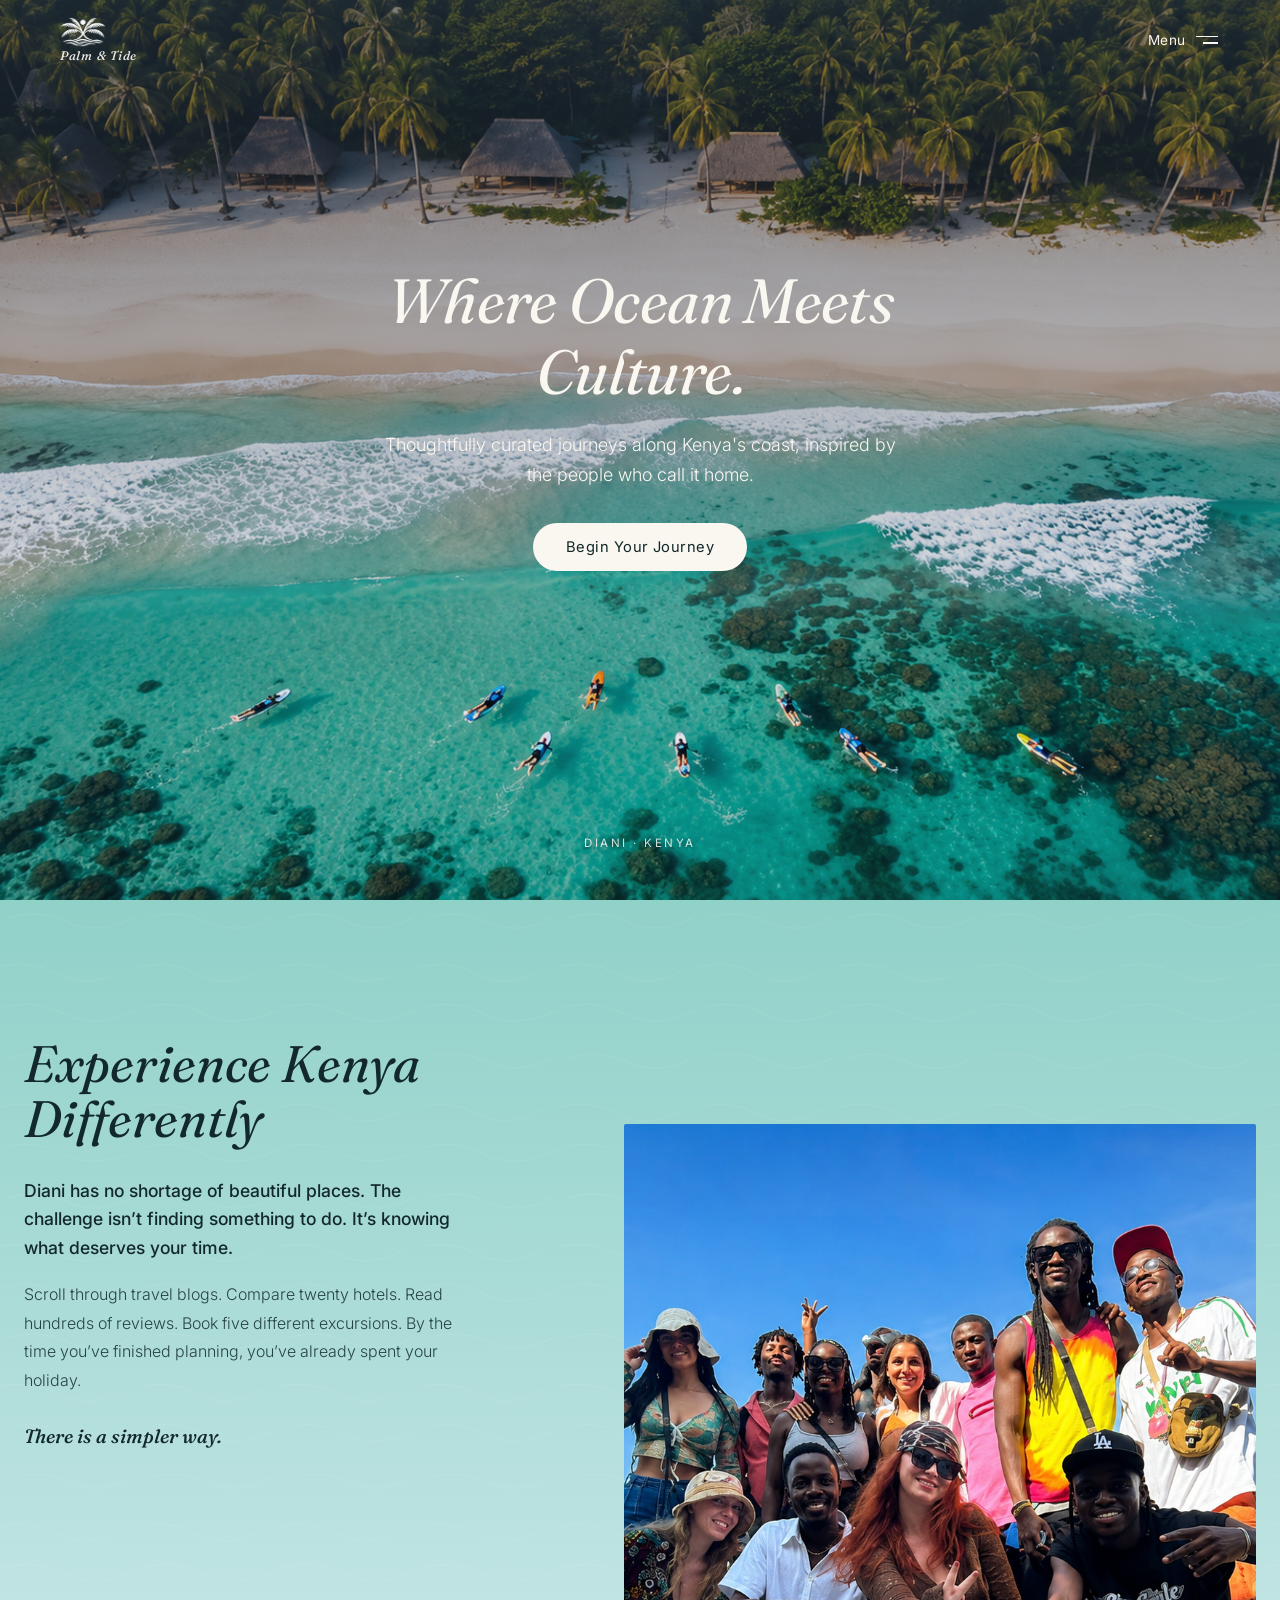
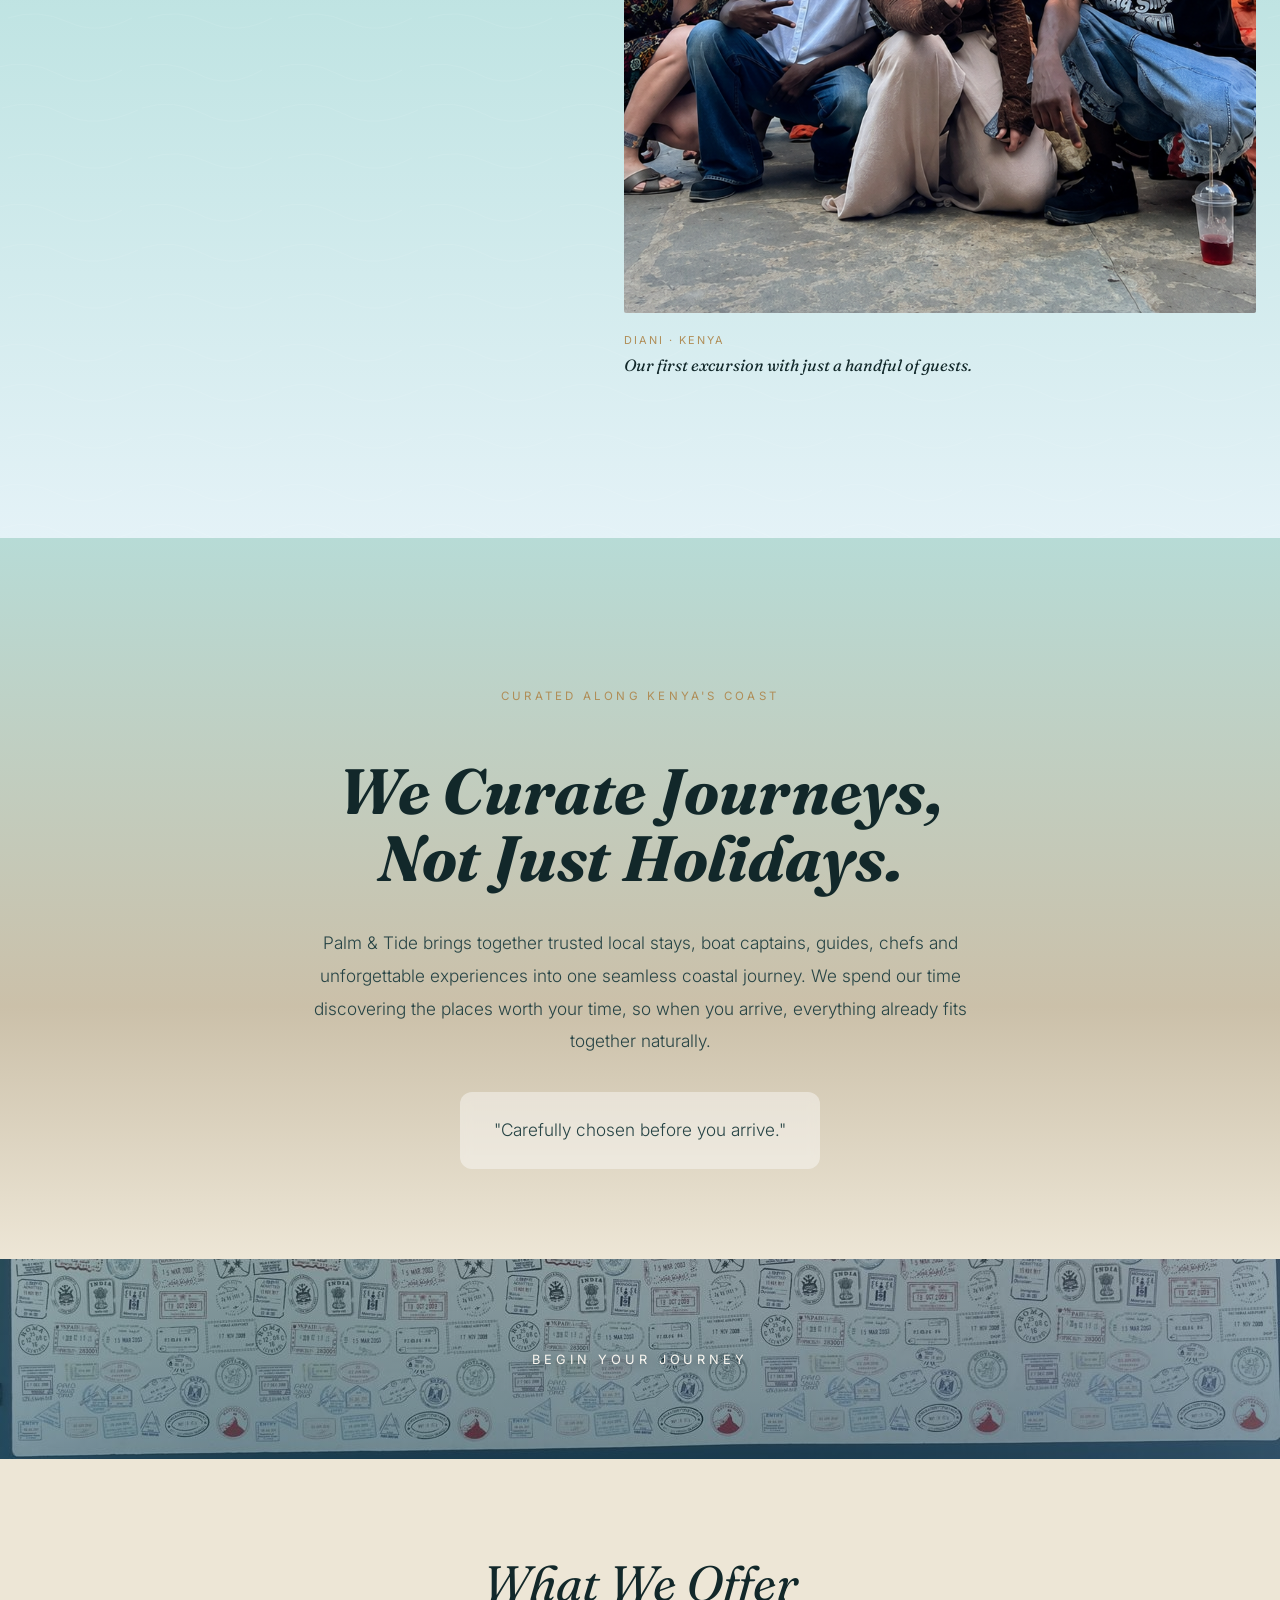
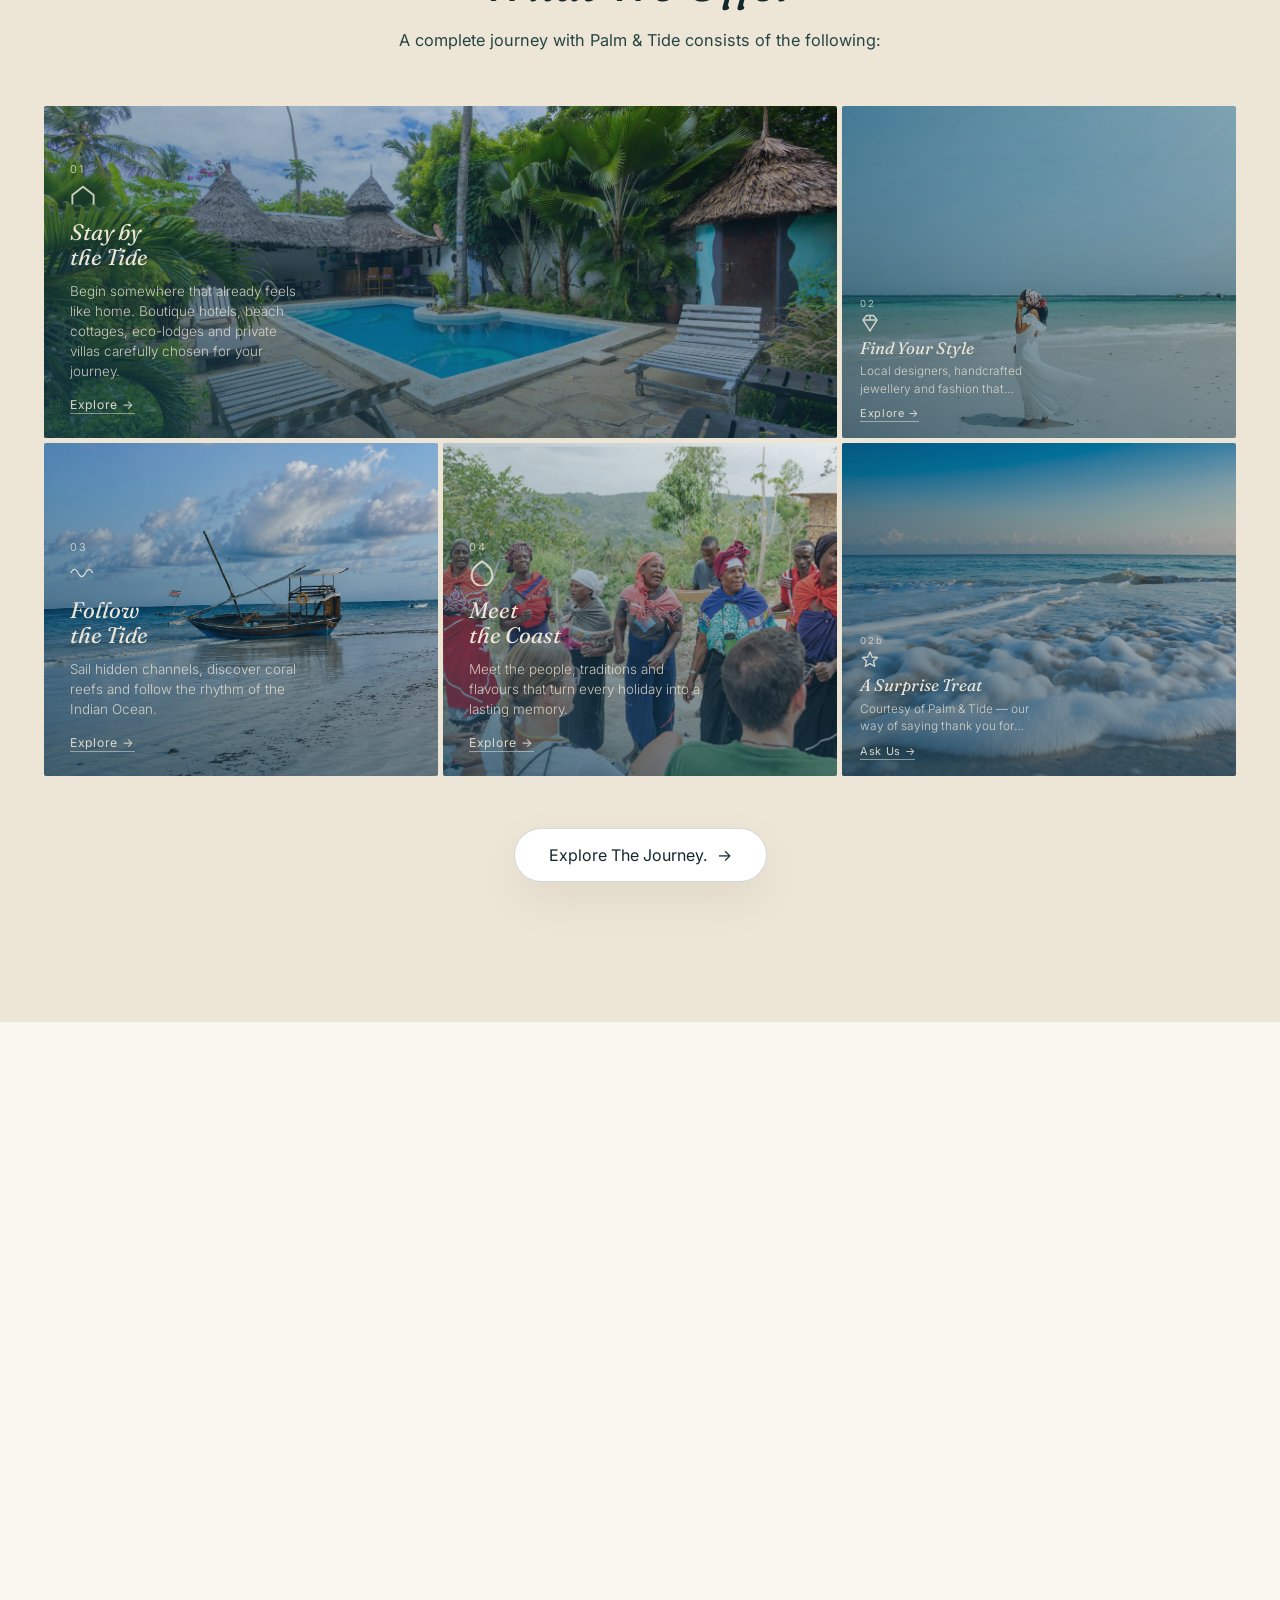
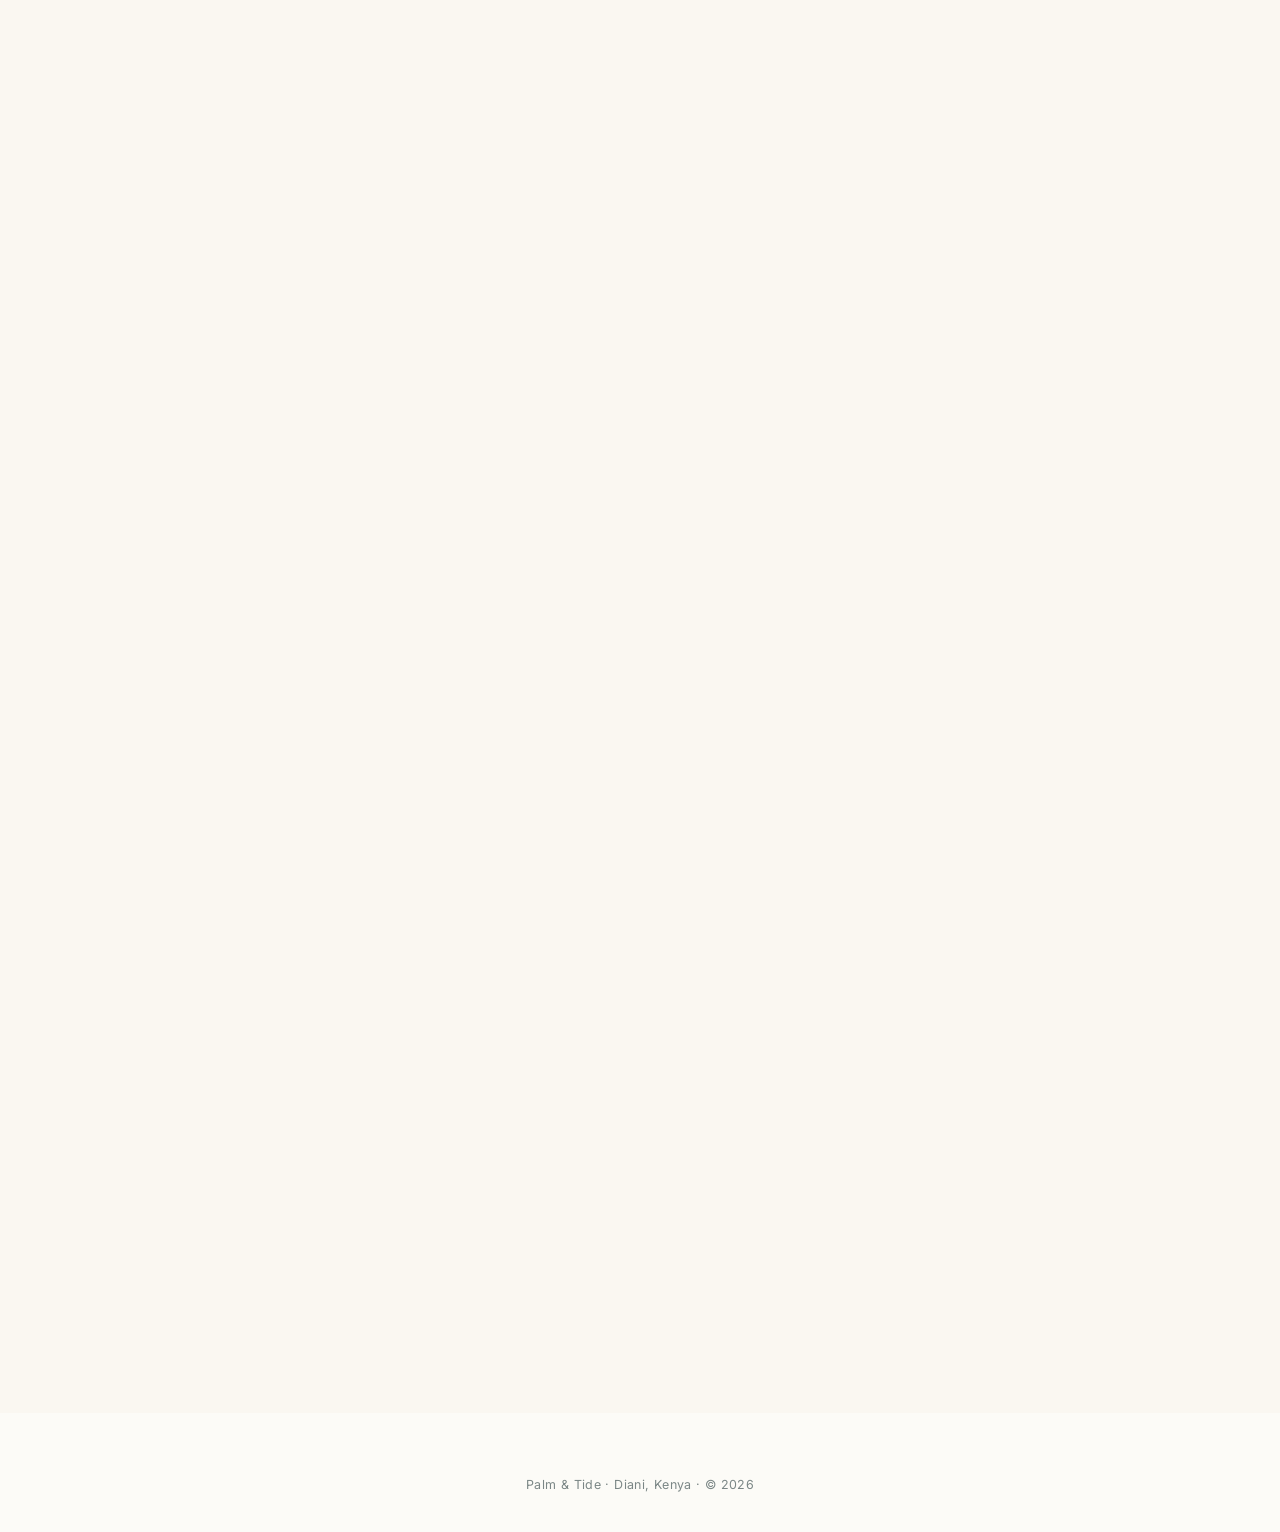
==== index.html @ 4a08248a "we made final changes" ====
<!DOCTYPE html>
<html lang="en">
<head>
<meta charset="UTF-8">
<meta name="viewport" content="width=device-width, initial-scale=1.0">
<title>Palm & Tide — Experience Kenya Differently</title>
<meta name="description" content="Thoughtfully curated stays, Swahili cuisine, island culture and wildlife adventures — Kenya's coast, experienced the way locals live it. Palm & Tide — Diani, Kenya.">

<link rel="icon" href="assets/images/favicon.svg" type="image/svg+xml">
<link rel="icon" href="assets/images/favicon-32.png" sizes="32x32" type="image/png">
<link rel="icon" href="assets/images/favicon-16.png" sizes="16x16" type="image/png">
<link rel="shortcut icon" href="assets/images/favicon.ico">
<link rel="apple-touch-icon" href="assets/images/apple-touch-icon.png">

<link rel="preconnect" href="https://fonts.googleapis.com">
<link rel="preconnect" href="https://fonts.gstatic.com" crossorigin>
<link href="https://fonts.googleapis.com/css2?family=Fraunces:ital,opsz,wght@0,9..144,300;0,9..144,400;0,9..144,500;0,9..144,600;1,9..144,400;1,9..144,500&family=Inter:wght@300;400;500;600&display=swap" rel="stylesheet">

<link rel="stylesheet" href="style.css">
</head>
<body>

<!-- ============ NAV ============ -->
<header class="site-nav" id="siteNav">
  <div class="nav-inner">
    <a href="#top" class="nav-brand">
      <img class="nav-logo" src="assets/images/palm-tide-mark.png" alt="Palm &amp; Tide">
      <span class="nav-brand-name">Palm &amp; Tide</span>
    </a>

    <div class="nav-right">
      <button class="menu-toggle" id="menuToggle" aria-expanded="false" aria-controls="menuOverlay" aria-label="Open menu">
        <span class="menu-toggle-label">Menu</span>
        <span class="menu-toggle-icon"><span></span><span></span></span>
      </button>
    </div>
  </div>
</header>

<!-- ============ MENU DRAWER ============ -->
<div class="menu-overlay" id="menuOverlay">
  <div class="menu-scrim" id="menuScrim" aria-hidden="true"></div>
  <aside class="menu-panel" role="dialog" aria-modal="true" aria-label="Site menu">
    <nav class="menu-links">
      <a href="#experiences"><span>01</span>Experiences</a>
      <a href="destinations.html"><span>02</span>Destinations</a>
      <a href="#stories"><span>03</span>Stories</a>
      <a href="about.html"><span>04</span>About</a>
      <a href="#contact"><span>05</span>Let&rsquo;s Curate Your Stay</a>
    </nav>
    <div class="menu-footer">
      <a href="#plan" class="btn btn-solid">Begin Your Journey</a>
      <p class="menu-meta">Palm &amp; Tide · Diani, Kenya</p>
    </div>
  </aside>
</div>

<!-- ============ HERO ============ -->
<section class="hero" id="top">

  <div class="hero-media" id="heroMedia">
    <img
      class="hero-photo"
      id="heroPhoto"
      src="assets/images/hut2.png"
      alt="Aerial view of a palm-fringed beach in Diani, Kenya — thatched huts along the tree line, white sand meeting turquoise water, and swimmers paddling near a reef"
      onerror="this.style.opacity=0;">
    <div class="hero-overlay" aria-hidden="true"></div>
    <div class="hero-foam" aria-hidden="true"></div>
  </div>

  <div class="hero-viewport">
    <div class="hero-content" id="heroContent">
      <h1 class="hero-tagline">Where Ocean Meets Culture.</h1>
      <p class="hero-support">Thoughtfully curated journeys along Kenya's coast, inspired by the people who call it home.</p>
      <a href="#plan" class="btn btn-solid hero-btn">Begin Your Journey</a>
    </div>

    <button class="hero-anchor" id="scrollCue" aria-label="Continue to the next section">
      Diani &middot; Kenya
    </button>
  </div>
</section>

<!-- ============ EXPERIENCE KENYA DIFFERENTLY ============ -->
<section class="about reveal-section" id="about-story" data-reveal>
  <div class="about-frame">
    <div class="about-copy">
      <h2 class="about-heading">Experience Kenya<br>Differently</h2>
      <p class="about-lede">Diani has no shortage of beautiful places. The challenge isn&rsquo;t finding something to do. It&rsquo;s knowing what deserves your time.</p>
      <p class="about-body">Scroll through travel blogs. Compare twenty hotels. Read hundreds of reviews. Book five different excursions. By the time you&rsquo;ve finished planning, you&rsquo;ve already spent your holiday.</p>
      <p class="about-close">There is a simpler way.</p>
    </div>

    <div class="about-visual">
      <div class="about-image">
        <img src="assets/images/carribean4.png" alt="People connecting on Kenya's coast" onerror="this.style.opacity=0;">
      </div>
      <p class="about-caption">
        <span class="about-caption-kicker">Diani &middot; Kenya</span>
        <span class="about-caption-line">Our first excursion with just a handful of guests.</span>
      </p>
    </div>
  </div>
</section>

<section class="approach reveal-section" id="approach" data-reveal>
    <div class="approach-frame">
        <p class="approach-label">
            CURATED ALONG KENYA'S COAST
        </p>
        <h2 class="approach-title">
            We Curate Journeys,<br>
            Not Just Holidays.
        </h2>
        <p class="approach-copy">
            Palm &amp; Tide brings together trusted local stays,
            boat captains, guides, chefs and unforgettable experiences
            into one seamless coastal journey.
            We spend our time discovering the places worth your time,
            so when you arrive, everything already fits together naturally.
        </p>
        <p class="approach-copy approach-copy-last">
            "Carefully chosen before you arrive."
        </p>
    </div>
</section>

<!-- ============ WHAT WE OFFER ============
     Renamed from "Every journey follows four tides." — heading
     and subheading only; grid, cards, and sticky-strip mechanics
     are all unchanged from the reverted structure. ============ -->
<section class="experiences reveal-section"
         id="experiences"
         data-reveal>

    <div class="journey-strip" role="img" aria-label="Golden hour seating along Kenya's coast">
      <p class="journey-strip-text">Begin Your Journey</p>
    </div>

    <div class="experience-mosaic">
      <h2 class="experiences-heading">What We Offer</h2>
      <p class="experiences-subheading">A complete journey with Palm &amp; Tide consists of the following:</p>
        <div class="experience-grid">

            <!-- 01 -->
            <a href="stay-by-the-tide.html"
               class="experience-card card-wide"
               style="background-image:url('assets/images/bahati4.jpg');">

                <div class="experience-card-tint"></div>

                <div class="card-tide" aria-hidden="true">
                    <svg viewBox="0 0 400 60" preserveAspectRatio="none">
                        <path d="M0 30 C60 6 120 54 200 30 C280 6 340 54 400 30 L400 60 L0 60 Z"/>
                    </svg>
                </div>

                <div class="experience-card-copy">
                    <span class="card-number">01</span>
                    <span class="experience-icon">
                        <svg viewBox="0 0 22 18">
                            <path d="M2 17V9l9-7 9 7v8"
                                  fill="none"
                                  stroke="currentColor"
                                  stroke-width="1.6"
                                  stroke-linejoin="round"/>
                        </svg>
                    </span>
                    <h3>Stay by<br>the Tide</h3>
                    <p>
                        Begin somewhere that already feels like home.
                        Boutique hotels, beach cottages, eco-lodges and
                        private villas carefully chosen for your journey.
                    </p>
                    <span class="experience-link">Explore <span aria-hidden="true">&rarr;</span></span>
                </div>
            </a>

            <!-- 02 + 02b — split into a stacked pair: Find Your
                 Style keeps its own page; the Surprise Treat is
                 deliberately vague (that's the point) — clicking
                 it opens a WhatsApp enquiry rather than a page
                 that would give the surprise away. -->
            <div class="experience-stack">

                <a href="find-your-style.html"
                   class="experience-card card-stack-a"
                   style="background-image:url('assets/images/wear.png');">

                    <div class="experience-card-tint"></div>

                    <div class="card-tide" aria-hidden="true">
                        <svg viewBox="0 0 400 60" preserveAspectRatio="none">
                            <path d="M0 34 C70 10 130 58 200 34 C270 10 330 58 400 34 L400 60 L0 60 Z"/>
                        </svg>
                    </div>

                    <div class="experience-card-copy">
                        <span class="card-number">02</span>
                        <span class="experience-icon">
                            <svg viewBox="0 0 20 20">
                                <path d="M6.5 2.5H13.5L17 7L10 18L3 7Z"
                                      fill="none"
                                      stroke="currentColor"
                                      stroke-width="1.4"/>
                                <path d="M3 7H17M10 2.5V7"
                                      fill="none"
                                      stroke="currentColor"
                                      stroke-width="1.4"/>
                            </svg>
                        </span>
                        <h3>Find Your Style</h3>
                        <p>
                            Local designers, handcrafted jewellery
                            and fashion that carries the story of
                            the Swahili Coast.
                        </p>
                        <span class="experience-link">Explore <span aria-hidden="true">&rarr;</span></span>
                    </div>
                </a>

                <a href="https://wa.me/254700000000?text=Hi%20Palm%20%26%20Tide%2C%20tell%20me%20more%20about%20the%20surprise%20treat%21"
                   target="_blank" rel="noopener"
                   class="experience-card card-stack-b"
                   style="background-image:url('assets/images/scum.png');">

                    <div class="experience-card-tint"></div>

                    <div class="card-tide" aria-hidden="true">
                        <svg viewBox="0 0 400 60" preserveAspectRatio="none">
                            <path d="M0 30 C60 6 120 54 200 30 C280 6 340 54 400 30 L400 60 L0 60 Z"/>
                        </svg>
                    </div>

                    <div class="experience-card-copy">
                        <span class="card-number">02b</span>
                        <span class="experience-icon">
                            <svg viewBox="0 0 20 20">
                                <path d="M10 2l2.2 5 5.3.5-4 3.6 1.2 5.2L10 13.6l-4.7 2.7 1.2-5.2-4-3.6 5.3-.5Z"
                                      fill="none"
                                      stroke="currentColor"
                                      stroke-width="1.4"
                                      stroke-linejoin="round"/>
                            </svg>
                        </span>
                        <h3>A Surprise Treat</h3>
                        <p>
                            Courtesy of Palm &amp; Tide &mdash;
                            our way of saying thank you for
                            trusting us with your journey.
                        </p>
                        <span class="experience-link">Ask Us <span aria-hidden="true">&rarr;</span></span>
                    </div>
                </a>

            </div>

            <!-- 03 -->
            <a href="follow-the-tide.html"
               class="experience-card card-square-a"
               style="background-image:url('assets/images/jahazi2.png');">

                <div class="experience-card-tint"></div>

                <div class="card-tide" aria-hidden="true">
                    <svg viewBox="0 0 400 60" preserveAspectRatio="none">
                        <path d="M0 30 C60 6 120 54 200 30 C280 6 340 54 400 30 L400 60 L0 60 Z"/>
                    </svg>
                </div>

                <div class="experience-card-copy">
                    <span class="card-number">03</span>
                    <span class="experience-icon">
                        <svg viewBox="0 0 32 16">
                            <path d="M1 8c3-6 6-6 9 0s6 6 9 0 6-6 9 0"
                                  fill="none"
                                  stroke="currentColor"
                                  stroke-width="1.6"/>
                        </svg>
                    </span>
                    <h3>Follow<br>the Tide</h3>
                    <p>
                        Sail hidden channels,
                        discover coral reefs and
                        follow the rhythm of
                        the Indian Ocean.
                    </p>
                    <span class="experience-link">Explore <span aria-hidden="true">&rarr;</span></span>
                </div>
            </a>

            <!-- 04 -->
            <a href="meet-the-coast.html"
               class="experience-card card-square-b"
               style="background-image:url('assets/images/meet.png');">

                <div class="experience-card-tint"></div>

                <div class="card-tide" aria-hidden="true">
                    <svg viewBox="0 0 400 60" preserveAspectRatio="none">
                        <path d="M0 32 C65 8 125 56 200 32 C275 8 335 56 400 32 L400 60 L0 60 Z"/>
                    </svg>
                </div>

                <div class="experience-card-copy">
                    <span class="card-number">04</span>
                    <span class="experience-icon">
                        <svg viewBox="0 0 20 20">
                            <path d="M10 1c5 3 8 7 8 11a8 8 0 1 1-16 0c0-4 3-8 8-11Z"
                                  fill="none"
                                  stroke="currentColor"
                                  stroke-width="1.6"/>
                        </svg>
                    </span>
                    <h3>Meet<br>the Coast</h3>
                    <p>
                        Meet the people,
                        traditions and flavours
                        that turn every holiday
                        into a lasting memory.
                    </p>
                    <span class="experience-link">Explore <span aria-hidden="true">&rarr;</span></span>
                </div>
            </a>

        </div>
    </div>
    <a href="five-day-coast-adventure.html" class="experiences-explore-button">
        Explore The Journey.
        <span aria-hidden="true">→</span>
    </a>
</section>

<!-- ============ GUEST CORNER ============ -->
<section class="guest-corner reveal-section" id="stories" data-reveal>

  <div class="guest-corner-strip" role="img" aria-label="Guests enjoying an excursion on Kenya's coast">
    <p class="guest-corner-eyebrow">Guests Corner</p>
  </div>

  <div class="guest-corner-body">
    <h2 class="guest-corner-heading">What Our Guests Say.</h2>

    <div class="guest-corner-grid">
      <blockquote class="guest-card">
        <div class="guest-card-avatar" aria-hidden="true"></div>
        <p>We came for the beaches and left having eaten dinner with a family in Kwale we still write to.</p>
        United Kingdom &middot; 6 Nights
      </blockquote>

      <blockquote class="guest-card">
        <div class="guest-card-avatar" aria-hidden="true"></div>
        <p>If you&rsquo;re visiting Diani for the first time, book the 5-Day Diani Adventure&mdash;it saved us weeks of planning.</p>
        Germany &middot; 5 Nights
      </blockquote>

      <blockquote class="guest-card">
        <div class="guest-card-avatar" aria-hidden="true"></div>
        <p>We gave love, we got love in return. That&rsquo;s the only way I know how to describe Diani now.</p>
        South Africa &middot; 7 Nights
      </blockquote>
    </div>

    <!-- Guest Favourite: renamed to "The 5-Day Diani Adventure."
         The explore button now carries a short line underneath
         explaining exactly what clicking it leads to — the new
         five-day-coast-adventure.html page. -->
    <div class="guest-favourite">
      <span class="guest-favourite-label">★ Guest Favourite</span>
      <h3 class="guest-favourite-title">The 5-Day Diani Adventure</h3>
      <div class="guest-stars">★★★★★</div>
      <p class="guest-favourite-copy">The journey most first-time guests choose when discovering Kenya&rsquo;s coast. Five carefully curated days of stays, local experiences and meaningful connections&mdash;all planned before you arrive.</p>
      <a href="five-day-coast-adventure.html" class="guest-favourite-button">
        Explore The Journey <span aria-hidden="true">&rarr;</span>
      </a>
      <p class="guest-favourite-note">See the full day-by-day itinerary, what&rsquo;s included, and every package we offer.</p>
    </div>
  </div>

  <div class="tide-foam" aria-hidden="true">
    <span class="tide-foam-layer tide-foam-a"></span>
    <span class="tide-foam-layer tide-foam-b"></span>
    <span class="tide-foam-layer tide-foam-c"></span>
  </div>
</section>

<!-- ============ FINAL CTA — BEGIN THE JOURNEY ============ -->
<section class="reef reveal-section" id="plan" data-reveal>
  <div class="reef-photo" role="img" aria-label="Sea foam washing onto the shore, Diani, Kenya"></div>
 
  <div class="reef-grid">
    <div class="reef-block reef-block-cta">
      <h3 class="reef-cta-title">We've already planned it.</h3>
      <p class="reef-cta-copy">All you have to do is arrive.</p>
      <a href="five-day-coast-adventure.html" class="btn btn-shore">Begin Your Journey <span aria-hidden="true">&rarr;</span></a>
    </div>
 
    <div class="reef-block reef-block-blank" aria-hidden="true"></div>
 
    <div class="reef-block reef-block-social">
      <span class="reef-social-label">Follow Along</span>
      <nav class="reef-social-links">
        <a href="https://instagram.com" target="_blank" rel="noopener">Instagram</a>
        <a href="https://wa.me/254700000000" target="_blank" rel="noopener">WhatsApp</a>
        <a href="mailto:hello@palmandtide.com">Email</a>
      </nav>
    </div>
  </div>
</section>

<footer class="site-footer" id="contact">
  <div class="footer-inner">
    <p class="footer-meta">Palm &amp; Tide · Diani, Kenya · &copy; <span id="footerYear"></span></p>
  </div>
</footer>

<script src="script.js"></script>
</body>
</html>
---- style.css ----
/* ==========================================================
   PALM & TIDE — design tokens
   ========================================================== */
:root{
  --ink:        #12282A;
  --ink-soft:   #274445;
  --sand:       #EDE6D6;
  --foam:       #FAF7F1;
  --tide:       #1B4B4A;
  --brass:      #B08D57;
  --ember:      #C86E4A;

  --deep-water: #0E3A52;
  --azure:      #1F6E96;
  --azure-mid:  #2E86B8;
  --sky-blue:   #6FB8D9;
  --pale-blue:  #BFE0EE;
  --ice-blue:   #E4F2F7;

  --sand-card:  #F2F8FA;

  --deep-ocean: #123536;
  --reef:       #17706F;
  --lagoon:     #3FA9C4;
  --shallow:    #9FDCEA;

  --sea-glass:      #90D1C8;
  --sea-glass-pale: #B7DBD6;
  --shore-transition: #CBC0A9;

  --water-about: #90D1C8;
  --water-ankle: #EFFAFC;
  --water-exp:   #DFF3F7;
  --beach-white: #FCFBF7;

  --font-display: 'Fraunces', Georgia, serif;
  --font-body:    'Inter', -apple-system, BlinkMacSystemFont, sans-serif;

  --nav-h: 80px;
  --max: 1240px;

  /* Height of the "Begin Your Journey" strip. Referenced by the
     strip itself AND by .experiences' negative margin below —
     keep both in sync if this ever changes. */
  --strip-h: 200px;

  --overlay-rgb: 12,22,24;
}

:root[data-time-of-day="morning"]{ --overlay-rgb: 40,55,70; }
:root[data-time-of-day="afternoon"]{ --overlay-rgb: 12,22,24; }
:root[data-time-of-day="evening"]{ --overlay-rgb: 70,38,24; }
:root[data-time-of-day="night"]{ --overlay-rgb: 8,12,26; }

*, *::before, *::after{ box-sizing: border-box; }

html{ scroll-behavior: smooth; }

body{
  margin: 0;
  background: var(--foam);
  color: var(--ink);
  font-family: var(--font-body);
  font-weight: 400;
  -webkit-font-smoothing: antialiased;
  /* overflow-x: hidden intentionally NOT set here — it silently
     breaks position:sticky on mobile browsers. If a horizontal
     scrollbar ever appears, add overflow:hidden to the SPECIFIC
     section causing it (e.g. .about, .hero), not here. */
}

a{ color: inherit; text-decoration: none; }
img, svg{ display: block; max-width: 100%; }

:focus-visible{
  outline: 2px solid var(--brass);
  outline-offset: 3px;
}

/* ==========================================================
   NAV
   ========================================================== */
.site-nav{
  position: fixed;
  top: 0; left: 0; right: 0;
  z-index: 200;
  height: var(--nav-h);
  display: flex;
  align-items: center;
  background: transparent;
  backdrop-filter: none;
  -webkit-backdrop-filter: none;
  border-bottom: 1px solid transparent;
  color: var(--foam);
  transition: background 0.5s ease, backdrop-filter 0.5s ease,
              border-color 0.5s ease, color 0.5s ease, box-shadow 0.5s ease;
}

.site-nav.is-tinted{
  background: rgba(16,28,29,0.28);
  backdrop-filter: blur(10px);
  -webkit-backdrop-filter: blur(10px);
  border-bottom: 1px solid rgba(255,255,255,0.08);
}

.site-nav.is-solid{
  background: var(--foam);
  backdrop-filter: none;
  -webkit-backdrop-filter: none;
  border-bottom: 1px solid rgba(18,40,42,0.08);
  color: var(--ink);
  box-shadow: 0 6px 24px rgba(18,40,42,0.05);
}

.nav-inner{
  position: relative;
  width: 100%;
  max-width: var(--max);
  margin: 0 auto;
  padding: 0 40px;
  height: 100%;
  display: flex;
  align-items: center;
  justify-content: space-between;
}

.nav-brand{
  display: flex;
  flex-direction: column;
  align-items: flex-start;
  gap: 3px;
  padding: 12px 12px 12px 0;
}

.nav-logo{
  height: 30px;
  width: auto;
  transition: height 0.4s ease, filter 0.4s ease;
}

.site-nav.is-solid .nav-logo{
  filter: invert(1) brightness(0.32) contrast(1.05);
}

.nav-brand-name{
  font-family: var(--font-display);
  font-style: italic;
  font-weight: 500;
  font-size: 0.78rem;
  letter-spacing: 0.06em;
  color: currentColor;
  line-height: 1;
  opacity: 0.92;
}

.nav-right{
  display: flex;
  align-items: center;
}

.menu-toggle{
  display: flex;
  align-items: center;
  gap: 10px;
  background: none;
  border: none;
  cursor: pointer;
  color: currentColor;
  font-family: var(--font-body);
  font-size: 0.85rem;
  letter-spacing: 0.04em;
  padding: 6px 2px;
}

.menu-toggle-icon{
  display: flex;
  flex-direction: column;
  gap: 5px;
  width: 22px;
}

.menu-toggle-icon span{
  display: block;
  height: 1.5px;
  background: currentColor;
  transition: transform 0.3s ease, opacity 0.3s ease;
}

.menu-toggle-icon span:last-child{ width: 70%; align-self: flex-end; }

.site-nav.is-open .menu-toggle-icon span:first-child{
  transform: translateY(3.25px) rotate(45deg);
}
.site-nav.is-open .menu-toggle-icon span:last-child{
  width: 100%;
  transform: translateY(-3.25px) rotate(-45deg);
}

/* ==========================================================
   MENU — right-side sliding drawer, not a full-screen takeover.
   .menu-scrim dims the rest of the page and closes the menu on
   click. .menu-panel is the actual drawer: it slides in from
   the right to roughly a quarter of the viewport on desktop
   (a real quarter would be unusably narrow on phones, so mobile
   gets a wider drawer instead). The nav's hamburger/X toggle
   stays fixed above everything (z-index 200 > 150) so it's
   always reachable to close.
   ========================================================== */
.menu-overlay{
  position: fixed;
  inset: 0;
  z-index: 150;
  visibility: hidden;
  transition: visibility 0s linear 0.55s;
}

body.menu-open .menu-overlay{
  visibility: visible;
  transition: visibility 0s linear 0s;
}

.menu-scrim{
  position: absolute;
  inset: 0;
  background: rgba(8,18,22,0.55);
  opacity: 0;
  transition: opacity 0.5s ease;
  cursor: pointer;
}

body.menu-open .menu-scrim{
  opacity: 1;
}

.menu-panel{
  position: absolute;
  top: 0;
  right: 0;
  height: 100%;
  width: min(440px, 92vw);
  display: flex;
  flex-direction: column;
  justify-content: space-between;
  padding: calc(var(--nav-h) + 28px) 40px 40px;
  background: linear-gradient(165deg, var(--deep-ocean) 0%, var(--tide) 100%);
  box-shadow: -24px 0 60px rgba(6,14,17,0.35);
  transform: translateX(100%);
  transition: transform 0.55s cubic-bezier(0.22, 0.7, 0.2, 1);
  overflow-y: auto;
}

@media (min-width: 900px){
  .menu-panel{ width: clamp(360px, 27vw, 460px); }
}

body.menu-open .menu-panel{
  transform: translateX(0);
}

.menu-links{
  display: flex;
  flex-direction: column;
}

.menu-links a{
  font-family: var(--font-display);
  font-style: italic;
  font-weight: 400;
  font-size: clamp(1.45rem, 2.6vw, 1.85rem);
  line-height: 1.2;
  color: var(--foam);
  padding: 16px 0;
  display: flex;
  align-items: baseline;
  gap: 14px;
  opacity: 0.85;
  transition: opacity 0.25s ease, padding-left 0.25s ease;
  border-top: 1px solid rgba(250,247,241,0.14);
}

.menu-links a:first-child{ border-top: none; }

.menu-links a span{
  font-family: var(--font-body);
  font-style: normal;
  font-size: 0.68rem;
  color: var(--brass);
  letter-spacing: 0.05em;
  flex-shrink: 0;
}

.menu-links a:hover,
.menu-links a:focus-visible{
  opacity: 1;
  padding-left: 10px;
}

.menu-footer{
  display: flex;
  flex-direction: column;
  align-items: flex-start;
  gap: 16px;
  padding-top: 32px;
}

.menu-meta{
  color: var(--foam);
  opacity: 0.55;
  font-size: 0.8rem;
  letter-spacing: 0.02em;
}

@media (max-width: 480px){
  .menu-panel{ padding: calc(var(--nav-h) + 20px) 26px 32px; }
  .menu-links a{ font-size: 1.5rem; padding: 14px 0; }
}

/* ==========================================================
   BUTTONS
   ========================================================== */
.btn{
  display: inline-flex;
  align-items: center;
  justify-content: center;
  font-family: var(--font-body);
  font-size: 0.88rem;
  letter-spacing: 0.03em;
  padding: 13px 28px;
  border-radius: 999px;
  border: 1px solid transparent;
  cursor: pointer;
  transition: background 0.3s ease, color 0.3s ease, border-color 0.3s ease,
              transform 0.5s cubic-bezier(0.34, 1.56, 0.64, 1);
  white-space: nowrap;
}

.btn:hover{ transform: translateY(-3px); }
.btn:active{ transform: translateY(-1px); }

.btn-ghost{
  border-color: rgba(250,247,241,0.55);
  color: var(--foam);
}
.btn-ghost:hover{
  border-color: var(--brass);
  background: rgba(176,141,87,0.12);
}

.btn-solid{
  background: var(--foam);
  color: var(--ink);
}
.btn-solid:hover{
  background: var(--brass);
  color: var(--foam);
}

/* ==========================================================
   HERO
   ========================================================== */
.hero{
  position: relative;
  height: 100svh;
  min-height: 560px;
  background: var(--deep-ocean);
  overflow: hidden;
}

.hero-media{
  position: absolute;
  inset: 0;
  z-index: 0;
  will-change: transform;
  opacity: 0;
  animation: mediaIn 1.2s ease-out forwards;
}

@keyframes mediaIn{ to{ opacity: 1; } }

.hero-photo{
  width: 100%;
  height: 100%;
  object-fit: cover;
  object-position: center top;
  animation: waterTextureDrift 30s ease-in-out infinite;
}

@keyframes waterTextureDrift{
  0%, 100%{ transform: translateY(0); }
  50%{ transform: translateY(-12px); }
}

@media (prefers-reduced-motion: reduce){
  .hero-photo{ animation: none; }
}

.hero-viewport{
  position: relative;
  z-index: 2;
  height: 100%;
  display: flex;
  flex-direction: column;
  align-items: center;
  justify-content: center;
}

.hero-overlay{
  position: absolute;
  inset: 0;
  background: linear-gradient(
    to bottom,
    rgba(var(--overlay-rgb), 0.62) 0%,
    rgba(var(--overlay-rgb), 0.48) 22%,
    rgba(var(--overlay-rgb), 0.36) 40%,
    rgba(var(--overlay-rgb), 0.22) 58%,
    rgba(var(--overlay-rgb), 0.1) 78%,
    rgba(var(--overlay-rgb), 0.16) 100%
  );
}

.hero-content{
  position: relative;
  z-index: 2;
  max-width: 760px;
  padding: 0 24px;
  text-align: center;
  color: var(--foam);
  display: flex;
  flex-direction: column;
  align-items: center;
}

.hero-content > *{
  opacity: 0;
  transform: translateY(14px);
  animation: riseIn 0.8s cubic-bezier(0.2,0.7,0.2,1) forwards;
}

.hero-tagline{ animation-delay: 0.3s; }
.hero-support{ animation-delay: 0.5s; }
.hero-btn{ animation-delay: 0.72s; }

@keyframes riseIn{ to{ opacity: 1; transform: translateY(0); } }

.hero-tagline{
  font-family: var(--font-display);
  font-weight: 400;
  font-style: italic;
  font-size: clamp(2.4rem, 5.2vw, 3.9rem);
  line-height: 1.15;
  margin: 0 0 22px;
  letter-spacing: -0.01em;
}

.hero-support{
  font-family: var(--font-body);
  font-weight: 300;
  font-size: clamp(1rem, 1.4vw, 1.15rem);
  line-height: 1.65;
  max-width: 520px;
  margin: 0 0 34px;
  opacity: 0.92;
}

.hero-btn{ font-size: 0.92rem; padding: 14px 32px; margin: 0 0 64px; }

.hero-foam{
  position: absolute;
  left: -10%;
  right: -10%;
  bottom: 28%;
  height: 14%;
  background: linear-gradient(to bottom, rgba(250,247,241,0) 0%, rgba(250,247,241,0.12) 50%, rgba(250,247,241,0) 100%);
  animation: foamDrift 26s ease-in-out infinite;
  pointer-events: none;
}

@keyframes foamDrift{
  0%, 100%{ transform: translateY(0) translateX(0); opacity: 0.6; }
  50%{ transform: translateY(-10px) translateX(1.5%); opacity: 1; }
}

.hero-anchor{
  position: absolute;
  left: 50%;
  bottom: 44px;
  z-index: 3;
  transform: translateX(-50%);
  background: none;
  border: none;
  cursor: pointer;
  color: var(--foam);
  font-family: var(--font-body);
  font-size: 0.72rem;
  letter-spacing: 0.22em;
  text-transform: uppercase;
  opacity: 0.85;
  padding: 6px 2px;
  text-shadow: 0 1px 4px rgba(14,40,42,0.55), 0 2px 14px rgba(14,40,42,0.35);
  transition: opacity 0.3s ease;
}

.hero-anchor:hover{ opacity: 1; }

/* ==========================================================
   TIDE TRANSITION
   ========================================================== */
.tide-transition{
  position: relative;
  height: 160px;
  overflow: hidden;
  background: var(--deep-ocean);
}

.tide-wave{
  position: absolute;
  inset: 0;
  width: 100%;
  height: 100%;
  display: block;
}

.tide-wave path{ fill: var(--water-about); }

.tide-transition .tide-foam{
  height: 90px;
  bottom: 34px;
}

@media (max-width: 860px){
  .tide-transition{ height: 110px; }
  .tide-transition .tide-foam{ height: 64px; bottom: 22px; }
}

/* ==========================================================
   TIDE FOAM
   ========================================================== */
.tide-foam{
  position: absolute;
  left: 0; right: 0; bottom: 0;
  z-index: 3;
  height: 160px;
  overflow: hidden;
  pointer-events: none;
}

.tide-foam-layer{
  position: absolute;
  left: -10%;
  right: -10%;
  bottom: -20%;
  height: 100%;
  border-radius: 50%;
  filter: blur(35px);
  opacity: 0.45;
  will-change: transform, opacity;
}

.tide-foam-a{
  background: radial-gradient(ellipse 55% 90% at 22% 60%, rgba(255,255,255,0.6), transparent 72%);
  animation: foamBreatheA 18s ease-in-out infinite;
  animation-delay: 0s;
}

.tide-foam-b{
  background: radial-gradient(ellipse 50% 85% at 62% 55%, rgba(255,255,255,0.42), transparent 70%);
  animation: foamBreatheB 18s ease-in-out infinite;
  animation-delay: -5s;
}

.tide-foam-c{
  background: radial-gradient(ellipse 60% 80% at 85% 65%, rgba(223,239,244,0.5), transparent 74%);
  animation: foamBreatheA 18s ease-in-out infinite;
  animation-delay: -11s;
}

@keyframes foamBreatheA{
  0%, 100%{ opacity: 0.35; transform: translate(0, 2px); }
  50%{ opacity: 0.55; transform: translate(8px, -2px); }
}

@keyframes foamBreatheB{
  0%, 100%{ opacity: 0.4; transform: translate(0, -1.5px); }
  50%{ opacity: 0.28; transform: translate(-6px, 1.5px); }
}

.tide-foam-dark::before{
  content: "";
  position: absolute;
  inset: 0;
  z-index: 0;
  background: linear-gradient(to bottom, transparent 0%, rgba(14,58,82,0.2) 100%);
}

.tide-foam-dark .tide-foam-layer{ z-index: 1; }

@media (prefers-reduced-motion: reduce){
  html{ scroll-behavior: auto; }
  .hero-foam, .tide-foam-layer{ animation: none; }
  .hero-media, .hero-content > *{ animation: none; opacity: 1; transform: none; }
}

/* ==========================================================
   REVEAL SECTIONS
   ========================================================== */
.reveal-section{
  opacity: 0;
  transform: translateY(36px);
  transition: opacity 0.9s cubic-bezier(0.2,0.7,0.2,1), transform 0.9s cubic-bezier(0.2,0.7,0.2,1);
}

.reveal-section.is-visible{
  opacity: 1;
  transform: translateY(0);
}

.section-eyebrow{
  display: block;
  text-align: center;
  font-size: 0.74rem;
  letter-spacing: 0.22em;
  text-transform: uppercase;
  color: var(--brass);
  margin: 0 0 56px;
}

.section-eyebrow-light{ color: var(--brass); }

/* ----------------------------------------------------------
   Sticky-header exception: .experiences and .guest-corner each
   contain a sticky child (.journey-strip / .guest-corner-strip).
   Any transform on an ancestor other than the literal keyword
   "none" — even translateY(0), which is visually a no-op — makes
   browsers treat that ancestor as a new containing block, which
   silently breaks position:sticky for everything inside it. The
   .reveal-section rule above sets exactly that kind of transform,
   so these two sections opt out of the transform (keeping the
   opacity fade only) to keep their sticky strips working.
   ---------------------------------------------------------- */
.experiences.reveal-section,
.experiences.reveal-section.is-visible,
.guest-corner.reveal-section,
.guest-corner.reveal-section.is-visible{
  transform: none;
}

/* ==========================================================
   EXPERIENCE KENYA DIFFERENTLY
   ========================================================== */
.about{
  position: relative;
  overflow: hidden;
  padding: 128px 24px 160px;
  background: linear-gradient(180deg, var(--water-about) 0%, var(--ice-blue) 100%);
}

.about::after{
  content: "";
  position: absolute;
  inset: 0;
  z-index: 0;
  opacity: 0.14;
  mix-blend-mode: screen;
  background-image: url("data:image/svg+xml,%3Csvg xmlns='http://www.w3.org/2000/svg' width='140' height='140'%3E%3Cg fill='none' stroke='white' stroke-width='1' opacity='0.55'%3E%3Cpath d='M8 18 Q 38 8 68 22 T 132 18'/%3E%3Cpath d='M-6 68 Q 28 58 58 74 T 122 70'/%3E%3Cpath d='M2 108 Q 34 98 64 114 T 138 110'/%3E%3C/g%3E%3C/svg%3E");
  background-repeat: repeat;
  background-size: 140px 140px;
  animation: causticsDrift 70s linear infinite;
  pointer-events: none;
}

@keyframes causticsDrift{
  from{ background-position: 0 0; }
  to{ background-position: 140px 90px; }
}

@media (prefers-reduced-motion: reduce){
  .about::after{ animation: none; }
}

/* ==========================================================
   COASTAL BREEZE — shared motion + directional "sun" shadows,
   reused consistently across the site wherever a section wants
   this treatment. The direction of each shadow implies where
   the sun is relative to the element:
     - shadowPulseLeft  → sun on the RIGHT (About/Experience Kenya
       Differently — the image sits camera-left, so light falls
       from the right, casting shadow left)
     - shadowPulseTop   → sun OVERHEAD (What We Offer cards, and
       the "We Curate Journeys" quote — uniform, no left/right
       bias, since these read as a flat, evenly-lit grid/panel)
     - shadowPulseRight → sun on the LEFT (Guests Corner — the
       opposite hand from About, so the two sections visually
       "balance" across the page)
   Each shadow keyframe is paired with a matching float keyframe
   so the shadow and the element drift together, like a palm
   frond passing overhead. Every element below respects
   prefers-reduced-motion by falling back to a fixed shadow with
   no motion.
   ========================================================== */
@keyframes shadowPulseLeft{
  0%, 100%{ box-shadow: -28px 32px 58px -16px rgba(18,40,42,0.32); }
  50%{ box-shadow: -38px 40px 68px -12px rgba(18,40,42,0.36); }
}
@keyframes shadowPulseTop{
  0%, 100%{ box-shadow: 0 24px 48px -16px rgba(18,40,42,0.3); }
  50%{ box-shadow: 0 34px 58px -12px rgba(18,40,42,0.34); }
}
@keyframes shadowPulseRight{
  0%, 100%{ box-shadow: 28px 32px 58px -16px rgba(18,40,42,0.26); }
  50%{ box-shadow: 38px 40px 68px -12px rgba(18,40,42,0.3); }
}
@keyframes breezeFloatLeft{
  0%, 100%{ transform: translate(0, 0); }
  50%{ transform: translate(-4px, -6px); }
}
@keyframes breezeFloatY{
  0%, 100%{ transform: translateY(0); }
  50%{ transform: translateY(-6px); }
}
@keyframes breezeFloatRight{
  0%, 100%{ transform: translate(0, 0); }
  50%{ transform: translate(4px, -6px); }
}

@media (prefers-reduced-motion: reduce){
  .about-image,
  .experience-card,
  .approach-copy-last,
  .guest-card,
  .guest-favourite{
    animation: none !important;
    box-shadow: 0 24px 48px -16px rgba(18,40,42,0.28) !important;
    transform: none !important;
  }
}

.about-frame{
  position: relative;
  z-index: 1;
  max-width: var(--max);
  margin: 0 auto;
  display: grid;
  grid-template-columns: 0.9fr 1fr;
  gap: 32px;
  align-items: start;
}

.about-copy{
  max-width: 460px;
  padding-top: 8px;
}

.about-heading{
  font-family: var(--font-display);
  font-style: italic;
  font-weight: 400;
  font-size: clamp(2.1rem, 4vw, 3.2rem);
  line-height: 1.08;
  margin: 0 0 30px;
  color: var(--ink);
}

.about-lede{
  font-family: var(--font-body);
  font-weight: 500;
  font-size: 1.1rem;
  line-height: 1.62;
  margin: 0 0 18px;
  color: var(--ink);
}

.about-body{
  font-family: var(--font-body);
  font-weight: 300;
  font-size: 1rem;
  line-height: 1.78;
  margin: 0 0 30px;
  color: var(--ink-soft);
  max-width: 46ch;
}

.about-close{
  font-family: var(--font-display);
  font-style: italic;
  font-weight: 500;
  font-size: 1.2rem;
  color: var(--ink);
  margin: 0;
}

.about-visual{
  margin-top: 96px;
  max-width: 100%;
}

.about-image{
  width: 100%;
  aspect-ratio: 4 / 5;
  overflow: hidden;
  border-radius: 2px;
  background: var(--tide);
  animation: shadowPulseLeft 9s ease-in-out infinite, breezeFloatLeft 9s ease-in-out infinite;
}

.about-image img{
  width: 100%;
  height: 100%;
  object-fit: cover;
}

.about-caption{
  display: flex;
  flex-direction: column;
  gap: 6px;
  margin: 20px 0 0;
}

.about-caption-kicker{
  font-size: 0.68rem;
  letter-spacing: 0.18em;
  text-transform: uppercase;
  color: var(--brass);
}

.about-caption-line{
  font-family: var(--font-display);
  font-style: italic;
  font-weight: 400;
  font-size: 1.02rem;
  line-height: 1.5;
  color: var(--ink);
}

/* ==========================================================
   APPROACH
========================================================== */

.approach{
    background: linear-gradient(180deg, var(--sea-glass-pale) 0%, var(--shore-transition) 65%, var(--sand) 100%);
    padding:140px 24px 90px;
}

.approach-frame{
    max-width:760px;
    margin:auto;
    text-align:center;
}

.approach-label{
    font-size:.72rem;
    letter-spacing:.28em;
    text-transform:uppercase;
    color:var(--brass);
    margin-bottom:24px;
}

.approach-title{
    font-family:var(--font-display);
    font-style:italic;
    font-size:clamp(2.8rem,5vw,4.6rem);
    line-height:1.05;
    color:var(--ink);
    margin-bottom:36px;
}

.approach-copy{
    max-width:60ch;
    margin:0 auto;
    font-size:1.08rem;
    line-height:1.9;
    color:var(--ink-soft);
    font-weight:300;
}

.approach-copy-last{
    display: inline-block;
    margin-top:34px;
    padding: 22px 34px;
    border-radius: 12px;
    background: rgba(255,255,255,0.42);
    backdrop-filter: blur(6px);
    -webkit-backdrop-filter: blur(6px);
    animation: shadowPulseTop 8s ease-in-out infinite, breezeFloatY 8s ease-in-out infinite;
    animation-delay: 2s, 2s;
}

.approach-emphasis{
    display:block;
    margin-top:28px;
    font-family:var(--font-display);
    font-style:italic;
    font-size:1.6rem;
    color:var(--ink);
}

.approach-button{
    display:inline-flex;
    align-items:center;
    gap:10px;
    margin-top:52px;
    padding:16px 34px;
    border:1px solid rgba(18,40,42,.18);
    background:white;
    color:var(--ink);
    border-radius:999px;
    text-decoration:none;
    transition:.35s;
    box-shadow:0 18px 50px rgba(0,0,0,.06);
}

.approach-button:hover{
    transform:translateY(-3px);
    background:var(--lagoon);
    color:white;
    border-color:var(--lagoon);
}

.approach-button span{
    transition:.3s;
}

.approach-button:hover span{
    transform:translateX(6px);
}

/* ==========================================================
   BEGIN YOUR JOURNEY STRIP — sticky section header.
   Lives INSIDE .experiences (its first child), not as a sibling
   before it. That nesting is what makes the sticky behavior
   correct: a sticky element stays pinned at top:0 only for as
   long as its own PARENT is still scrolling through the
   viewport, and releases the instant the parent's bottom edge
   reaches the top. So this strip stays pinned for the entire
   scroll of the Four Tides section, then lets go right as
   .guest-corner begins — exactly the "sticky until the end of
   this section" behavior requested, no JS needed.
   ========================================================== */
.journey-strip{
  position: sticky;
  top: 0;
  left: 0;
  right: 0;
  width: 100%;
  z-index: 5;
  height: var(--strip-h);
  margin: 0;         /* guards against any inherited default section/div margin insetting the strip */
  display: flex;
  align-items: center;
  justify-content: center;
  background-image:
    linear-gradient(180deg, rgba(14,58,82,0.45), rgba(14,58,82,0.55)),
    url("assets/images/golden-seat.jpeg");
  background-size: cover;
  background-position: center;
}

.journey-strip-text{
  margin: 0;
  font-size: 0.8rem;
  letter-spacing: 0.3em;
  text-transform: uppercase;
  color: var(--foam);
  text-shadow: 0 2px 10px rgba(8,20,26,0.4);
}

/* ==========================================================
   THE JOURNEY IN FOUR TIDES
   ========================================================== */
.experiences{
  position: relative;
  overflow: hidden;      /* also confines the sticky strip above
                             to release exactly at this section's
                             own bottom edge — intentional. */
  padding: 0 0 140px;
  background: var(--sand);
}

.experience-mosaic{
  position: relative;
  max-width: var(--max);
  margin: 0 auto;
  padding: 96px 24px 0;   /* horizontal gutter now lives here, not
                              on .experiences, so .journey-strip
                              (a sibling before this element) is
                              never inset by it */
}

.experiences-heading{
  font-family: var(--font-display);
  font-style: italic;
  font-weight: 400;
  text-align: center;
  font-size: clamp(2rem, 4.4vw, 3.1rem);
  line-height: 1.14;
  color: var(--ink);
  margin: 0 0 18px;
}

.experiences-subheading{
  text-align: center;
  font-family: var(--font-body);
  font-weight: 400;
  font-size: 1.02rem;
  color: var(--ink-soft);
  margin: 0 0 56px;
}

.experiences-intro{
  text-align: center;
  font-family: var(--font-body);
  font-weight: 300;
  font-size: 0.96rem;
  color: var(--ink-soft);
  margin: 0 0 56px;
}

.experience-grid{
  position: relative;
  z-index: 1;
  display: grid;
  grid-template-columns: repeat(3, 1fr);
  grid-template-rows: repeat(2, minmax(180px, 1fr));
  aspect-ratio: 16 / 9;
  gap: 5px;
}

.experience-card{
  position: relative;
  overflow: hidden;
  display: flex;
  align-items: flex-end;
  border-radius: 2px;
  background-size: cover;
  background-position: center;
  cursor: pointer;
  animation: shadowPulseTop 8s ease-in-out infinite;
  /* No transform/float here deliberately — these cards sit in a
     tight 5px-gap mosaic grid, and shifting the whole element
     would open visible gaps against its neighbors. The shadow
     pulse alone still reads as "sunlight moving overhead". */
}

.card-wide{ animation-delay: 0s; }
.card-stack-a{ animation-delay: 1.6s; }
.card-stack-b{ animation-delay: 3.2s; }
.card-square-a{ animation-delay: 4.8s; }
.card-square-b{ animation-delay: 6.4s; }

.card-wide{ grid-column: 1 / 3; grid-row: 1; }
.experience-stack{
  grid-column: 3;
  grid-row: 1 / 3;
  display: flex;
  flex-direction: column;
  gap: 5px;
  min-height: 0;
}
.experience-stack .experience-card{
  flex: 1 1 0;
  min-height: 0;
}
.experience-stack .experience-card-copy{
  padding: 16px 18px;
  gap: 2px;
}
.experience-stack .card-number{ font-size: 0.6rem; }
.experience-stack .experience-icon{ width: 20px; height: 20px; margin-bottom: 4px; }
.experience-stack .experience-card-copy h3{
  font-size: 1.05rem;
  margin-bottom: 3px;
}
.experience-stack .experience-card-copy p{
  font-size: 0.74rem;
  max-width: 26ch;
  margin-bottom: 6px;
  display: -webkit-box;
  -webkit-line-clamp: 2;
  -webkit-box-orient: vertical;
  overflow: hidden;
}
.experience-stack .experience-link{ font-size: 0.68rem; }
.card-square-a{ grid-column: 1; grid-row: 2; }
.card-square-b{ grid-column: 2; grid-row: 2; }

/* ----------------------------------------------------------
   Default (touch / no-hover) state: always legible.
   ---------------------------------------------------------- */
.experience-card-tint{
  position: absolute;
  inset: 0;
  z-index: 1;
  background: linear-gradient(200deg, rgba(14,58,82,0.28) 0%, rgba(14,58,82,0.82) 100%);
}

.card-tide{ display: none; }

.experience-card-copy{
  position: relative;
  z-index: 2;
  padding: 24px 26px;
  display: flex;
  flex-direction: column;
  align-items: flex-start;
  gap: 4px;
}

.card-number{
  font-family: var(--font-body);
  font-size: 0.68rem;
  letter-spacing: 0.2em;
  color: var(--sand);
  opacity: 0.75;
  margin-bottom: 2px;
}

.experience-icon{
  width: 26px;
  height: 26px;
  display: flex;
  align-items: center;
  justify-content: center;
  color: var(--foam);
  opacity: 0.9;
  margin-bottom: 8px;
}

.experience-icon svg{ width: 100%; height: 100%; }

.experience-card-copy h3{
  font-family: var(--font-display);
  font-style: italic;
  font-weight: 400;
  font-size: 1.4rem;
  line-height: 1.14;
  margin: 0 0 6px;
  color: var(--foam);
}

.experience-card-copy p{
  font-size: 0.84rem;
  line-height: 1.5;
  color: var(--foam);
  opacity: 0.9;
  margin: 0 0 12px;
  font-weight: 300;
  max-width: 30ch;
}

.experience-link{
  font-size: 0.76rem;
  letter-spacing: 0.06em;
  color: var(--foam);
  opacity: 0.95;
  padding-bottom: 1px;
  border-bottom: 1px solid rgba(250,247,241,0.5);
}

.experience-link span{ display: inline-block; }

/* ----------------------------------------------------------
   Pointer/hover-capable devices only: restore the wave-rises-
   on-hover choreography.
   ---------------------------------------------------------- */
@media (hover: hover) and (pointer: fine){
  .experience-card-tint{
    background: linear-gradient(200deg, rgba(14,58,82,0.10) 0%, rgba(14,58,82,0.72) 100%);
    transition: background 0.35s ease;
  }
  .experience-card:hover .experience-card-tint,
  .experience-card:focus-within .experience-card-tint{
    background: linear-gradient(200deg, rgba(14,58,82,0.06) 0%, rgba(14,58,82,0.5) 100%);
  }

  .card-tide{
    display: block;
    position: absolute;
    left: -2%;
    right: -2%;
    bottom: 0;
    height: 26%;
    z-index: 1;
    transform: translateY(100%);
    transition: transform 0.65s cubic-bezier(0.22, 0.7, 0.2, 1);
    pointer-events: none;
  }

  .card-tide svg{ width: 100%; height: 100%; display: block; }
  .card-tide path{ fill: var(--lagoon); opacity: 0.88; }

  .experience-card:hover .card-tide,
  .experience-card:focus-within .card-tide{
    transform: translateY(0);
  }

  .experience-card-copy{
    transition: transform 0.4s ease;
  }
  .experience-card:hover .experience-card-copy,
  .experience-card:focus-within .experience-card-copy{
    transform: translateY(-4px);
  }

  .experience-icon{
    color: var(--sand);
    opacity: 0.85;
    transition: color 0.5s ease;
  }
  .experience-card:hover .experience-icon,
  .experience-card:focus-within .experience-icon{
    color: var(--foam);
  }

  .experience-card-copy h3{
    color: var(--sand);
    transition: color 0.5s ease, text-shadow 0.5s ease;
  }
  .experience-card-copy p{
    color: var(--sand);
    opacity: 0.82;
    transition: color 0.5s ease, opacity 0.5s ease, text-shadow 0.5s ease;
  }
  .experience-link{
    color: var(--sand);
    opacity: 0.9;
    transition: color 0.5s ease, border-color 0.5s ease, text-shadow 0.5s ease;
  }
  .experience-link span{
    transition: transform 0.3s ease;
  }

  .experience-card:hover .experience-link,
  .experience-card:focus-within .experience-link{
    color: var(--foam);
    border-color: rgba(250,247,241,0.6);
  }
  .experience-card:hover .experience-link span,
  .experience-card:focus-within .experience-link span{
    transform: translateX(4px);
  }

  .experience-card:hover .experience-card-copy h3,
  .experience-card:focus-within .experience-card-copy h3,
  .experience-card:hover .experience-card-copy p,
  .experience-card:focus-within .experience-card-copy p{
    color: var(--foam);
    opacity: 1;
    text-shadow: 0 0 14px rgba(191,224,238,0.85), 0 0 30px rgba(159,220,238,0.45);
  }
}

.experiences-explore-button{
  display:flex;
  align-items:center;
  justify-content:center;
  gap:10px;
  width:max-content;
  max-width:calc(100% - 48px);
  margin:52px auto 0;
  padding:16px 34px;
  border:1px solid rgba(18,40,42,.18);
  background:white;
  color:var(--ink);
  border-radius:999px;
  text-decoration:none;
  text-align:center;
  transition:.35s;
  box-shadow:0 18px 50px rgba(0,0,0,.06);
}
.experiences-explore-button:hover{
  transform:translateY(-3px);
  background:var(--lagoon);
  color:white;
  border-color:var(--lagoon);
}
.experiences-explore-button span{ transition:.3s; }
.experiences-explore-button:hover span{ transform:translateX(6px); }

/* ==========================================================
   GUEST CORNER
   ========================================================== */
.guest-corner{
  position: relative;
  overflow: hidden;
  background:
    linear-gradient(rgba(252,250,245,.93), rgba(252,250,245,.94)),
    url("assets/images/coral.jpeg");
  background-size: cover;
  background-position: center;
  background-repeat: no-repeat;
}

.guest-corner-strip{
  position: sticky;   /* was: relative — now pins the same way
                          .journey-strip does, staying fixed at
                          top:0 for the entire scroll of
                          .guest-corner and releasing right as
                          .reef begins. */
  top: 0;
  left: 0;
  right: 0;
  width: 100%;
  z-index: 5;
  height: 200px;
  margin: 0;        /* same full-bleed guard as .journey-strip */
  display: flex;
  align-items: center;
  justify-content: center;
  background-image:
    linear-gradient(180deg, rgba(14,58,82,0.45), rgba(14,58,82,0.55)),
    url("assets/images/adventure3.png");
  background-size: cover;
  background-position: center;
}

.guest-corner-eyebrow{
  margin: 0;
  font-size: 0.8rem;
  letter-spacing: 0.3em;
  text-transform: uppercase;
  color: var(--foam);
  text-shadow: 0 2px 10px rgba(8,20,26,0.4);
}

.guest-corner-body{
  position: relative;
  z-index: 1;
  padding: 100px 24px 150px;
  text-align: center;
}

.guest-corner-heading{
  font-family: var(--font-display);
  font-style: italic;
  font-weight: 400;
  font-size: clamp(2rem, 4vw, 3rem);
  color: var(--ink);
  margin: 0 0 72px;
}

.guest-corner-grid{
  display: grid;
  grid-template-columns: repeat(3, 1fr);
  gap: 40px;
  max-width: var(--max);
  margin: 0 auto 110px;
}

.guest-card{
  margin: 0;
  padding: 44px 28px 32px;
  background: rgba(255,255,255,0.55);
  backdrop-filter: blur(6px);
  -webkit-backdrop-filter: blur(6px);
  border: 1px solid rgba(255,255,255,0.4);
  border-radius: 8px;
  animation: shadowPulseRight 8.5s ease-in-out infinite, breezeFloatRight 8.5s ease-in-out infinite;
}

.guest-corner-grid .guest-card:nth-child(1){ animation-delay: 0s, 0s; }
.guest-corner-grid .guest-card:nth-child(2){ animation-delay: 1.7s, 1.7s; }
.guest-corner-grid .guest-card:nth-child(3){ animation-delay: 3.4s, 3.4s; }

.guest-card-avatar{
  width: 72px;
  height: 72px;
  border-radius: 50%;
  background: var(--tide);
  margin: -80px auto 20px;
  box-shadow: 0 10px 26px rgba(0,0,0,0.15);
}

.guest-card p{
  font-family: var(--font-display);
  font-style: italic;
  font-size: 1.05rem;
  line-height: 1.6;
  color: var(--ink);
  margin: 0 0 16px;
}

.guest-card cite{
  font-size: 0.7rem;
  letter-spacing: 0.16em;
  text-transform: uppercase;
  color: var(--ink-soft);
  font-style: normal;
}

.guest-favourite{
  max-width: 700px;
  margin: 0 auto;
  padding: 64px 24px;
  background: rgba(255,255,255,0.6);
  backdrop-filter: blur(6px);
  -webkit-backdrop-filter: blur(6px);
  border-radius: 12px;
  animation: shadowPulseRight 9s ease-in-out infinite, breezeFloatRight 9s ease-in-out infinite;
  animation-delay: 5s, 5s;
}

.guest-favourite-label{
  display: inline-block;
  margin-bottom: 18px;
  letter-spacing: .25em;
  text-transform: uppercase;
  color: var(--brass);
  font-size: .72rem;
}

.guest-favourite-title{
  font-family: var(--font-display);
  font-style: italic;
  font-size: clamp(1.8rem, 3vw, 2.6rem);
  line-height: 1.1;
  margin: 0 0 18px;
  color: var(--ink);
}

.guest-stars{
  color: var(--brass);
  letter-spacing: .28em;
  font-size: 1rem;
  margin-bottom: 24px;
}

.guest-favourite-copy{
  max-width: 560px;
  margin: 0 auto 36px;
  font-size: 1.05rem;
  line-height: 1.85;
  color: var(--ink-soft);
}

.guest-favourite-button{
  display: inline-flex;
  align-items: center;
  gap: 12px;
  padding: 16px 34px;
  border-radius: 999px;
  border: 1px solid rgba(18,40,42,.15);
  background: white;
  color: var(--ink);
  transition: .35s;
}
.guest-favourite-button:hover{
  transform: translateY(-3px);
  box-shadow: 0 14px 40px rgba(0,0,0,.08);
}

.guest-favourite-note{
  margin: 18px 0 0;
  font-size: 0.82rem;
  color: var(--ink-soft);
  opacity: 0.85;
}

@media (max-width: 900px){
  .guest-corner-grid{
    grid-template-columns: 1fr;
    gap: 60px;
    margin-bottom: 80px;
  }
  .guest-corner-body{ padding: 80px 24px 110px; }
  .guest-favourite{ padding: 48px 24px; }
}

/* ==========================================================
   WHAT WE BRING TO EVERY JOURNEY
========================================================== */

.journey-features{
    padding:120px 24px;
    background:var(--sand);
}

.journey-features-inner{
    max-width:1200px;
    margin:auto;
}

.journey-features-label{
    text-align:center;
    font-size:.72rem;
    letter-spacing:.28em;
    text-transform:uppercase;
    color:var(--brass);
    margin-bottom:70px;
}

.journey-features-grid{
    display:grid;
    grid-template-columns:repeat(2,1fr);
    gap:90px;
}

.journey-feature{
    display:flex;
    align-items:flex-start;
    gap:28px;
}

.journey-feature-image{
    flex:0 0 120px;
    width:120px;
    height:120px;
    overflow:hidden;
    border-radius:4px;
    box-shadow:0 18px 40px rgba(0,0,0,.08);
}

.journey-feature-image img{
    width:100%;
    height:100%;
    object-fit:cover;
    display:block;
    transition:transform .6s ease;
}

.journey-feature:hover .journey-feature-image img{
    transform:scale(1.05);
}

.journey-feature h3{
    margin:0 0 18px;
    font-family:var(--font-display);
    font-size:2rem;
    font-weight:500;
    color:var(--ink);
}

.journey-feature p{
    margin:0;
    font-size:1.08rem;
    line-height:1.9;
    color:var(--ink-soft);
    max-width:34ch;
}

@media (max-width:900px){
    .journey-features-grid{
        grid-template-columns:1fr;
        gap:60px;
    }
}

/* ==========================================================
   FINAL CTA — BEGIN THE JOURNEY
   .reef is sticky and covers .guest-corner naturally: with no
   negative-margin overlap here, .reef only reaches top:0 (and
   sticks) after .guest-corner has fully scrolled past in normal
   flow — so none of guest-corner's content is skipped.
   ========================================================== */
.reef{
  position: sticky;
  top: 0;
  z-index: 6;
  padding: 0;
  background: var(--deep-water);
}

.reef-photo{
  position: absolute;
  inset: 0;
  background-image: url('assets/images/scum.png');
  background-size: cover;
  background-position: center 70%;
}

.reef-grid{
  position: relative;
  z-index: 1;
  display: grid;
  grid-template-columns: 2.35fr 1fr;
  grid-template-rows: minmax(340px, 56vh) auto;
  gap: 5px;
  padding: 5px;
}

.reef-block{
  position: relative;
  display: flex;
}

.reef-block-cta{
  grid-column: 1;
  grid-row: 1;
  flex-direction: column;
  justify-content: flex-end;
  align-items: flex-start;
  gap: 14px;
  padding: 56px;
  background: linear-gradient(200deg, rgba(14,58,82,0.08) 0%, rgba(31,110,150,0.32) 55%, rgba(14,58,82,0.42) 100%);
}

.reef-cta-title{
  font-family: var(--font-display);
  font-style: italic;
  font-weight: 400;
  font-size: clamp(1.5rem, 3.2vw, 2.3rem);
  line-height: 1.24;
  color: var(--foam);
  margin: 0;
  max-width: 18ch;
  text-shadow: 0 1px 3px rgba(8,20,26,0.45), 0 6px 22px rgba(8,20,26,0.3);
}

.reef-cta-product{
  font-size: 0.76rem;
  letter-spacing: 0.18em;
  text-transform: uppercase;
  color: var(--pale-blue);
  margin: 4px 0 2px;
  text-shadow: 0 1px 3px rgba(8,20,26,0.4);
}

.reef-cta-copy{
  font-family: var(--font-body);
  font-weight: 300;
  font-size: 0.92rem;
  line-height: 1.7;
  color: rgba(250,247,241,0.92);
  max-width: 38ch;
  margin: 0 0 10px;
  text-shadow: 0 1px 3px rgba(8,20,26,0.4);
}

.reef-block-blank{
  grid-column: 2;
  grid-row: 1;
  background: linear-gradient(180deg, rgba(191,224,238,0.05), rgba(14,58,82,0.16));
}

.reef-block-social{
  grid-column: 1 / span 2;
  grid-row: 2;
  align-items: center;
  justify-content: center;
  flex-wrap: wrap;
  gap: 14px 40px;
  padding: 34px 24px;
  background: linear-gradient(180deg, rgba(252,251,247,0.72), rgba(252,251,247,0.94));
}

.reef-social-label{
  font-size: 0.7rem;
  letter-spacing: 0.2em;
  text-transform: uppercase;
  color: var(--azure);
  opacity: 0.85;
}

.reef-social-links{
  display: flex;
  flex-wrap: wrap;
  justify-content: center;
  gap: 32px;
}

.reef-social-links a{
  font-size: 0.9rem;
  letter-spacing: 0.03em;
  color: var(--ink);
  padding-bottom: 2px;
  border-bottom: 1px solid transparent;
  transition: border-color 0.25s ease, color 0.25s ease;
}

.reef-social-links a:hover{
  color: var(--azure);
  border-color: var(--azure);
}

.btn-blue{
  background: var(--azure);
  color: var(--foam);
}
.btn-blue:hover{
  background: var(--deep-water);
  color: var(--foam);
}

.btn-shore{
  background: #FDFBF8;
  color: var(--deep-water);
}
.btn-shore:hover{
  background: var(--foam);
  color: var(--deep-water);
}

.btn-ink{
  background: var(--ink);
  color: var(--foam);
}
.btn-ink:hover{
  background: var(--brass);
  color: var(--foam);
}

/* ==========================================================
   FIVE-DAY COAST ADVENTURE — detail page
   ========================================================== */
.detail-hero{
  position: relative;
  min-height: 92svh;
  display: flex;
  align-items: center;
  overflow: hidden;
  background: var(--deep-ocean);
}
 
.detail-hero-media{
  position: absolute;
  inset: 0;
}
 
.detail-hero-media img{
  width: 100%;
  height: 100%;
  object-fit: cover;
  object-position: center 42%;
}
 
.detail-hero-overlay{
  position: absolute;
  inset: 0;
  background:
    linear-gradient(100deg, rgba(6,10,10,0.1) 0%, rgba(6,10,10,0.42) 48%, rgba(6,10,10,0.82) 100%),
    linear-gradient(to top, rgba(6,10,10,0.55) 0%, rgba(6,10,10,0) 30%);
}
 
.detail-hero-content{
  position: relative;
  z-index: 2;
  margin-left: auto;
  width: 100%;
  max-width: 540px;
  padding: 100px 6vw 60px;
  text-align: right;
  color: var(--foam);
}
 
.detail-hero-eyebrow{
  font-size: 0.74rem;
  letter-spacing: 0.24em;
  text-transform: uppercase;
  color: var(--brass);
  margin: 0 0 22px;
}
 
.detail-hero-title{
  font-family: var(--font-display);
  font-style: italic;
  font-weight: 400;
  font-size: clamp(2.4rem, 5.5vw, 4rem);
  line-height: 1.12;
  margin: 0 0 26px;
}
 
.detail-hero-line{
  font-family: var(--font-body);
  font-weight: 300;
  font-size: 1.05rem;
  line-height: 1.7;
  max-width: 42ch;
  margin: 0 0 0 auto;
  opacity: 0.92;
}
 
.detail-intro{
  padding: 130px 24px 150px;
  background: var(--water-ankle);
  text-align: center;
}
 
.detail-intro-frame{
  max-width: 640px;
  margin: 0 auto;
}
 
.detail-intro-lede{
  font-family: var(--font-body);
  font-weight: 500;
  font-size: 1.15rem;
  line-height: 1.65;
  color: var(--ink);
  margin: 0 0 22px;
}
 
.detail-intro-body{
  font-family: var(--font-body);
  font-weight: 300;
  font-size: 1.02rem;
  line-height: 1.85;
  color: var(--ink-soft);
  margin: 0 0 44px;
  max-width: 58ch;
  margin-left: auto;
  margin-right: auto;
}
 
@media (max-width: 860px){
  .detail-hero{ min-height: 78svh; align-items: flex-end; }
  .detail-hero-content{
    max-width: 100%;
    text-align: left;
    padding: 60px 24px 56px;
  }
  .detail-hero-line{ margin: 0; }
  .detail-hero-overlay{
    background:
      linear-gradient(to top, rgba(6,10,10,0.88) 0%, rgba(6,10,10,0.25) 45%, rgba(6,10,10,0.1) 70%);
  }
  .detail-intro{ padding: 90px 24px 110px; }
}

/* ==========================================================
   FOOTER
   Sticky, same reasoning as .reef above — safe because its own
   content is short and .reef isn't overlapped via negative
   margin, so nothing gets truncated.
   ========================================================== */
.site-footer{
  position: sticky;
  top: 0;
  z-index: 7;
  padding: 64px 24px 40px;
  background: var(--beach-white);
  color: var(--ink);
}

.footer-inner{
  max-width: var(--max);
  margin: 0 auto;
  display: flex;
  flex-direction: column;
  align-items: center;
  text-align: center;
}

.seal{ height: 68px; width: auto; }
.seal-footer{ margin: 0 auto 24px; opacity: 0.85; }

.footer-tagline{
  font-family: var(--font-display);
  font-style: italic;
  font-weight: 400;
  font-size: clamp(1.15rem, 2.4vw, 1.55rem);
  line-height: 1.5;
  max-width: 520px;
  margin: 0 0 32px;
  color: var(--ink);
}

.footer-links{
  display: flex;
  flex-wrap: wrap;
  align-items: center;
  justify-content: center;
  gap: 28px;
  margin-bottom: 28px;
}

.footer-links a{
  font-size: 0.82rem;
  letter-spacing: 0.03em;
  color: var(--ink-soft);
  opacity: 0.75;
  transition: opacity 0.25s ease, color 0.25s ease;
}

.footer-links a:hover{ opacity: 1; }

.footer-links a.footer-cta{
  opacity: 1;
  color: var(--foam);
  background: var(--azure);
  padding: 9px 20px;
  border-radius: 999px;
  transition: background 0.25s ease;
}
.footer-links a.footer-cta:hover{
  background: var(--deep-water);
}

.footer-meta{
  margin: 0;
  font-size: 0.78rem;
  letter-spacing: 0.03em;
  opacity: 0.55;
}

/* ==========================================================
   RESPONSIVE
   ========================================================== */
@media (max-width: 860px){

  .experience-grid{
    grid-template-columns: repeat(2, 1fr);
    grid-template-rows: auto auto;
    aspect-ratio: auto;
  }
  .card-wide{ grid-column: 1 / 3; grid-row: 1; aspect-ratio: 16/9; }
  .experience-stack{ display: contents; }
  .card-stack-a{ grid-column: 1; grid-row: 2; aspect-ratio: 1/1; }
  .card-stack-b{ grid-column: 2; grid-row: 2; aspect-ratio: 1/1; }
  .card-square-a{ grid-column: 1; grid-row: 3; aspect-ratio: 1/1; }
  .card-square-b{ grid-column: 2; grid-row: 3; aspect-ratio: 1/1; }

  .about{ padding: 96px 24px 110px; }
  .about-frame{ grid-template-columns: 1fr; gap: 48px; }
  .about-copy{ max-width: 100%; }
  .about-visual{ margin-top: 0; }
  .about-image{ aspect-ratio: 4 / 3.2; }

  .approach{ padding: 100px 24px 120px; }

  .experiences{ padding: 0 0 110px; }
  .experience-mosaic{ padding: 72px 24px 0; }

  .reef-grid{
    grid-template-columns: 1fr;
    grid-template-rows: auto auto auto;
  }
  .reef-block-cta{ grid-column: 1; grid-row: 1; padding: 40px 28px; min-height: 320px; }
  .reef-block-blank{ grid-column: 1; grid-row: 2; min-height: 140px; }
  .reef-block-social{ grid-column: 1; grid-row: 3; }
}

@media (max-width: 480px){
  .hero-tagline{ font-size: 2.2rem; }
  .hero-support{ font-size: 0.95rem; }

  .experience-grid{
    grid-template-columns: 1fr;
    grid-template-rows: auto auto auto auto;
    gap: 12px;
  }
  .card-wide, .card-stack-a, .card-stack-b, .card-square-a, .card-square-b{
    grid-column: 1;
    aspect-ratio: auto;
  }
  .card-wide{ grid-row: 1; }
  .card-stack-a{ grid-row: 2; }
  .card-stack-b{ grid-row: 3; }
  .card-square-a{ grid-row: 4; }
  .card-square-b{ grid-row: 5; }

  /* Fixed min-height (rather than aspect-ratio) prevents the
     numeral/icon/heading/copy stack from ever compressing into
     an overlap on short screens. */
  .experience-card{ min-height: 220px; }
  .experience-card-copy{ padding: 20px 20px; gap: 6px; }
  .card-number{ margin-bottom: 2px; }
  .experience-icon{ width: 22px; height: 22px; margin-bottom: 4px; }
  .experience-card-copy h3{ font-size: 1.25rem; line-height: 1.15; margin-bottom: 6px; }
  .experience-card-copy p{ font-size: 0.82rem; max-width: 28ch; margin-bottom: 8px; }

  /* Full width now, not a small square — restore normal card
     text sizing instead of the compact desktop-stack sizing. */
  .experience-stack .experience-card{ min-height: 220px; flex: none; }
  .experience-stack .experience-card-copy{ padding: 20px 20px; gap: 6px; }
  .experience-stack .card-number{ font-size: 0.68rem; }
  .experience-stack .experience-icon{ width: 22px; height: 22px; margin-bottom: 4px; }
  .experience-stack .experience-card-copy h3{
    font-size: 1.25rem;
    line-height: 1.15;
    margin-bottom: 6px;
    -webkit-line-clamp: unset;
  }
  .experience-stack .experience-card-copy p{
    font-size: 0.82rem;
    max-width: 28ch;
    margin-bottom: 8px;
    -webkit-line-clamp: unset;
    overflow: visible;
  }
  .experience-stack .experience-link{ font-size: 0.76rem; }

  .experiences-explore-button{
    width:100%;
    max-width:300px;
    white-space:normal;
    font-size:0.85rem;
    padding:16px 22px;
  }

  .nav-brand-name{ font-size: 0.68rem; }
  .reef-cta-title{ font-size: 1.6rem; max-width: none; }
  .nav-logo{ height: 28px; }
  .nav-inner{ padding: 0 24px; }
}
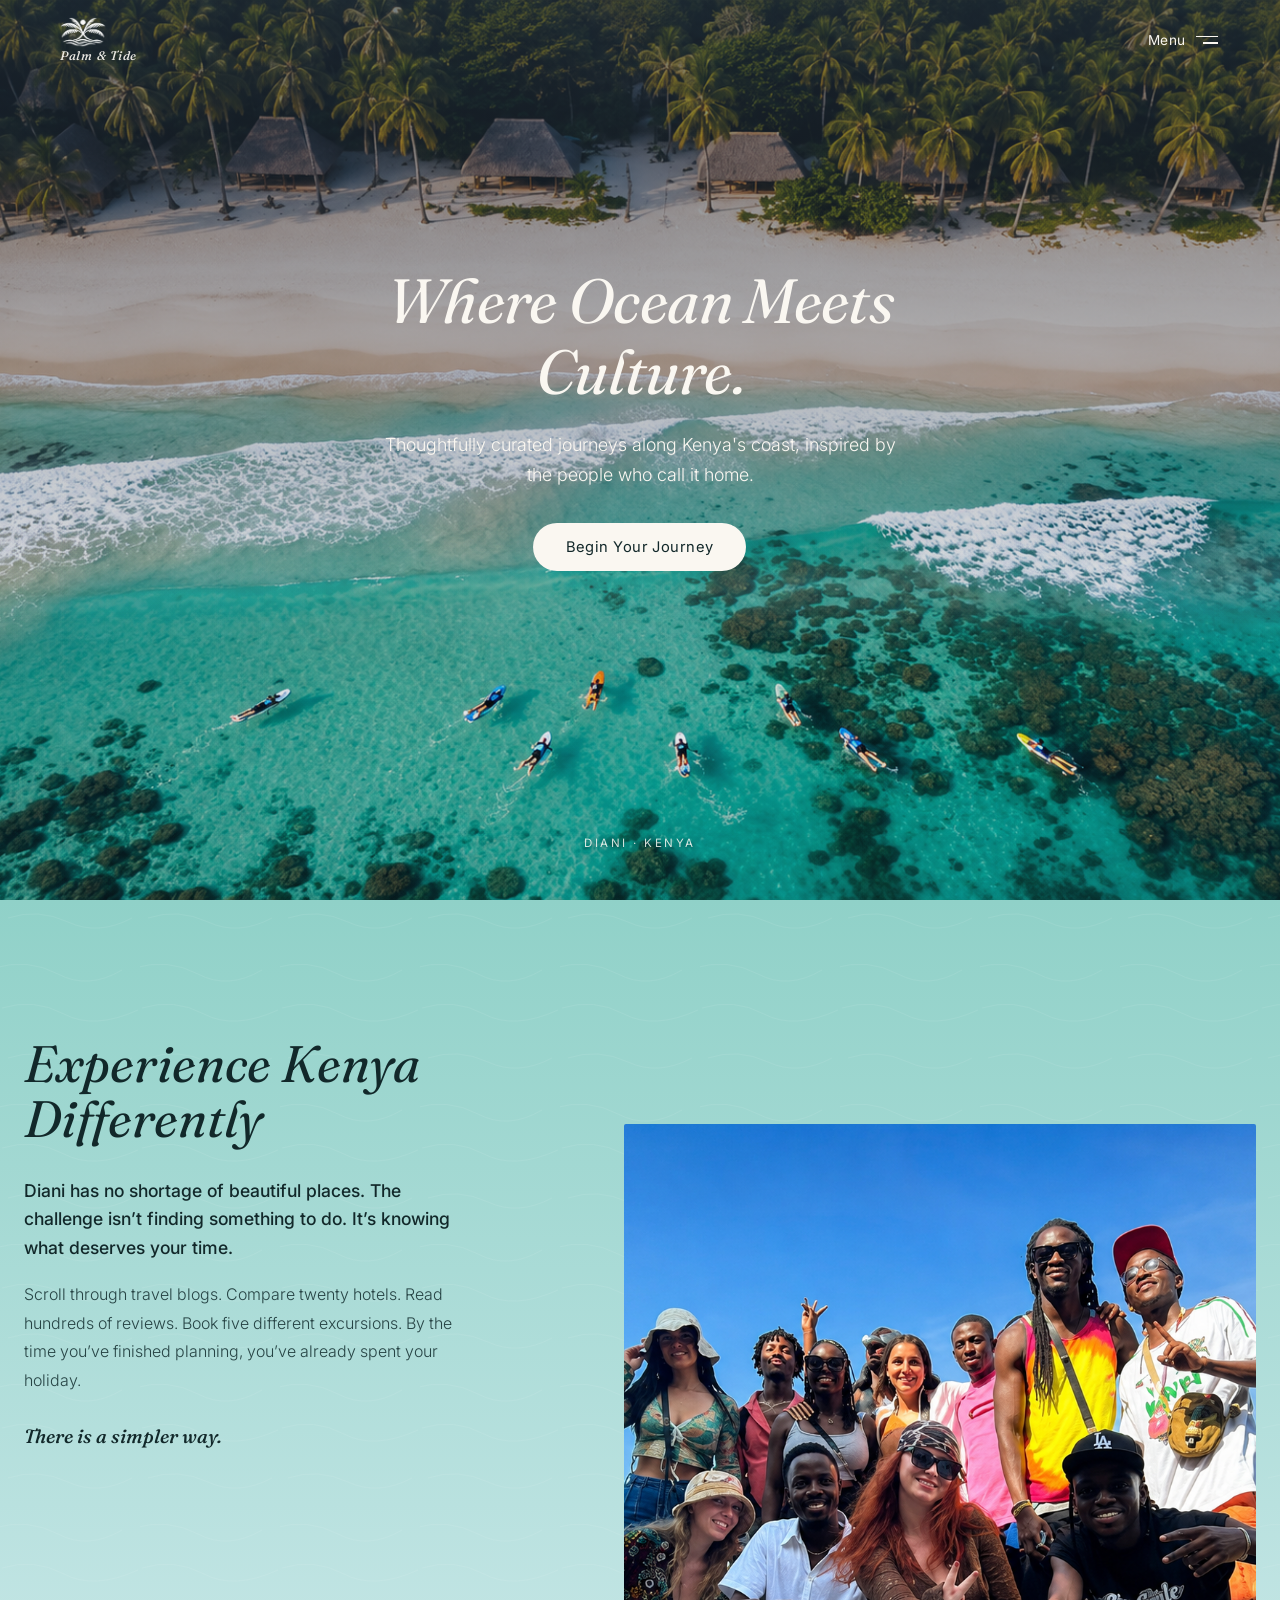
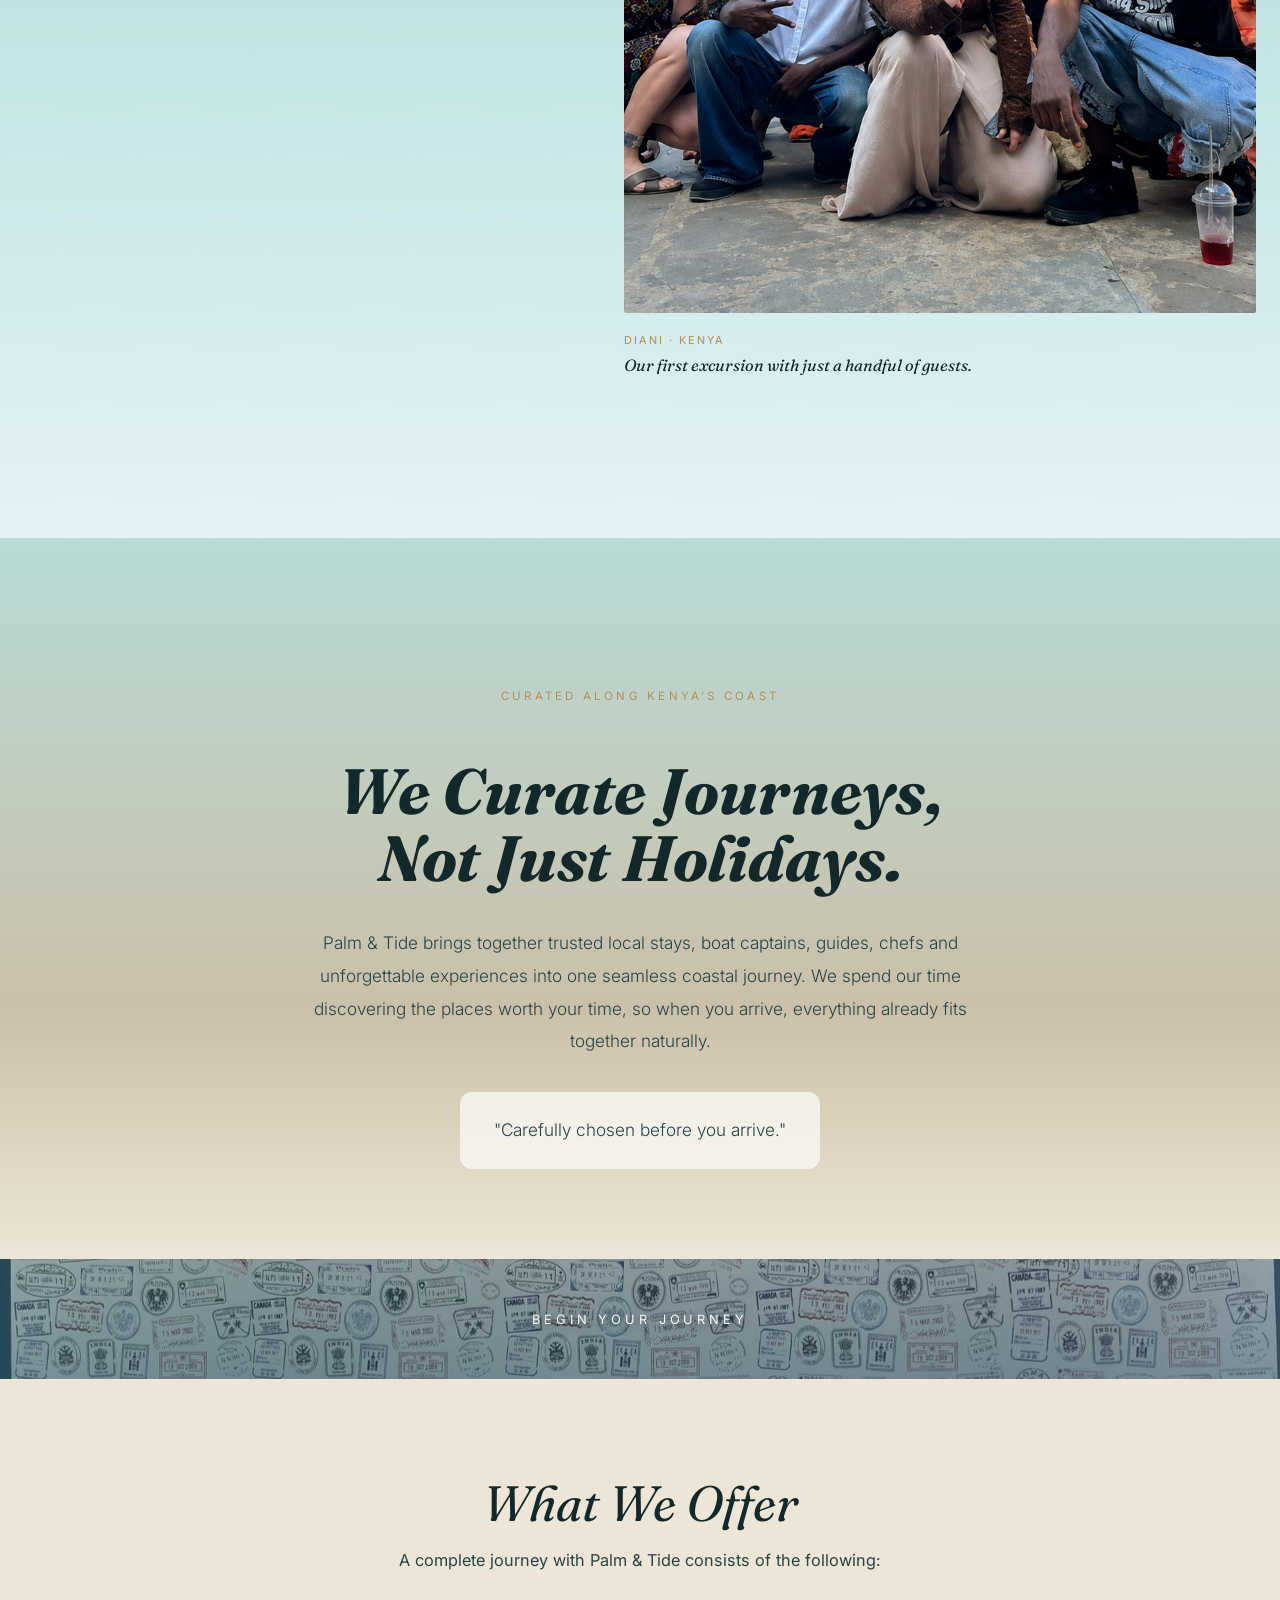
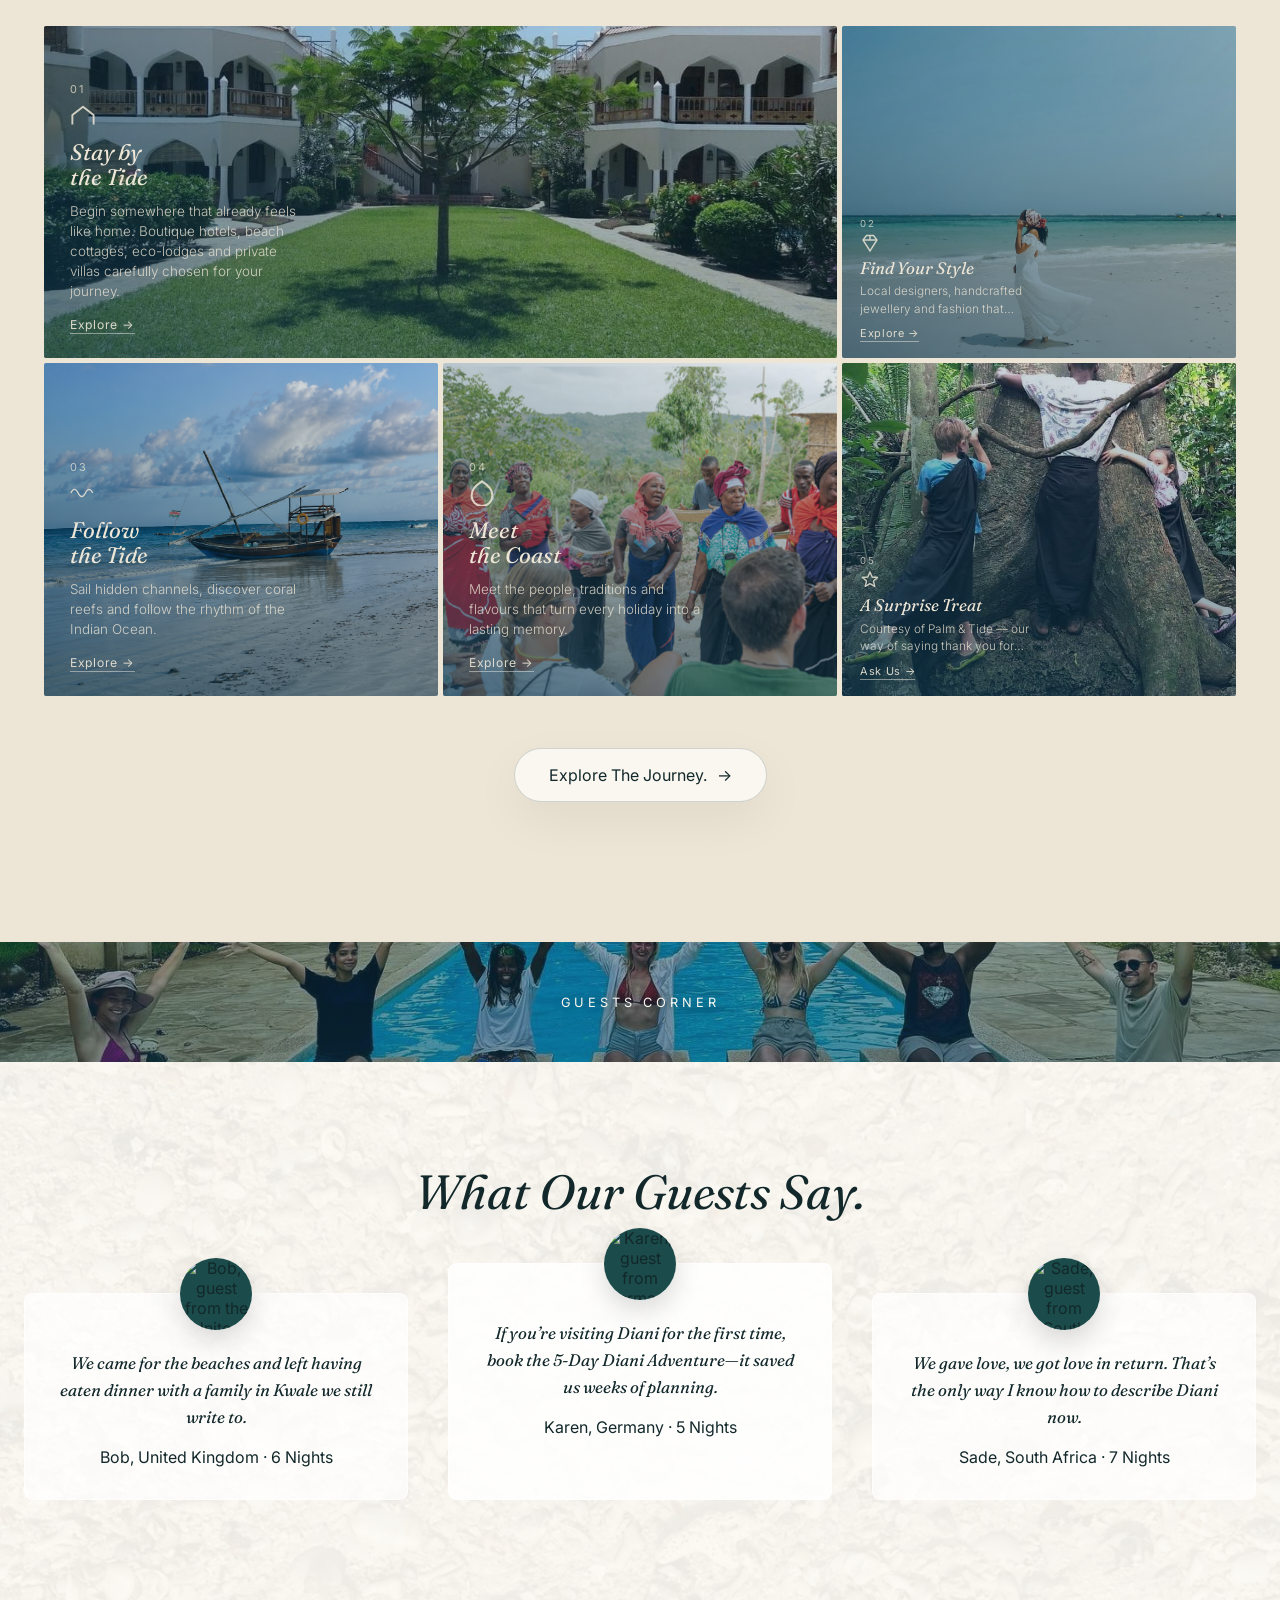
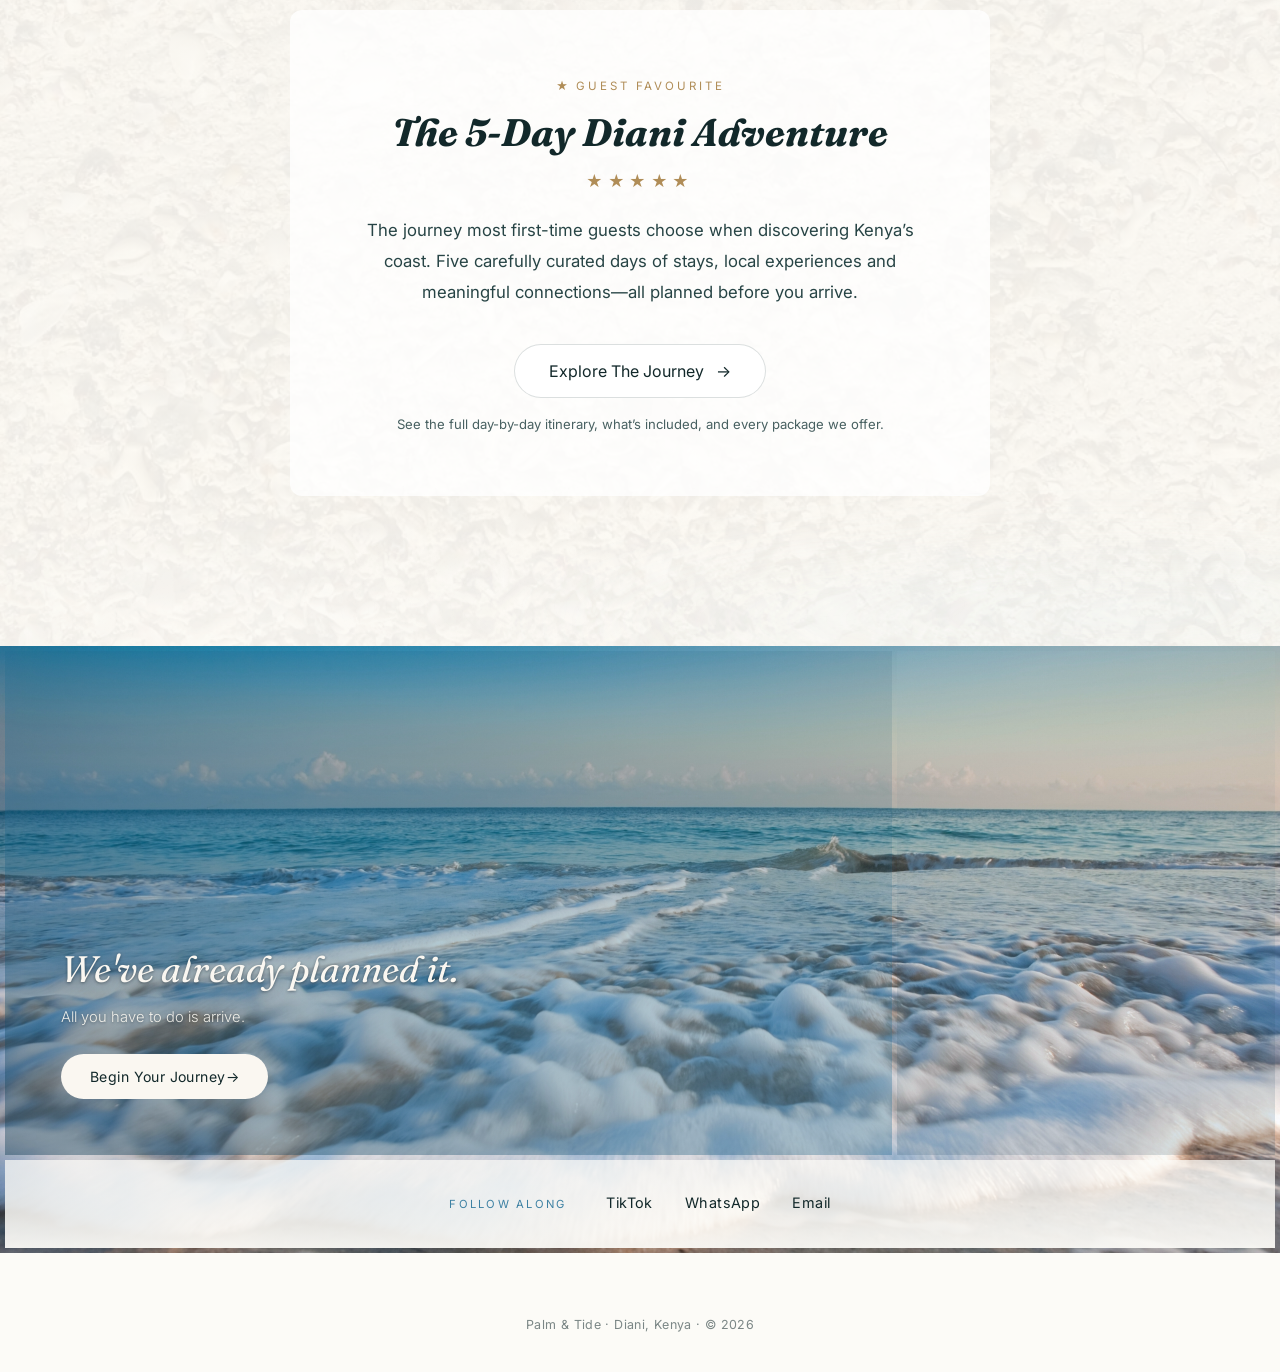
==== commit db21b01c: "all links working" ====
--- a/index.html
+++ b/index.html
@@ -17,6 +17,8 @@
 <link href="https://fonts.googleapis.com/css2?family=Fraunces:ital,opsz,wght@0,9..144,300;0,9..144,400;0,9..144,500;0,9..144,600;1,9..144,400;1,9..144,500&family=Inter:wght@300;400;500;600&display=swap" rel="stylesheet">
 
 <link rel="stylesheet" href="style.css">
+<script src="https://cdnjs.cloudflare.com/ajax/libs/gsap/3.12.5/gsap.min.js"></script>
+<script src="https://cdnjs.cloudflare.com/ajax/libs/gsap/3.12.5/ScrollTrigger.min.js"></script>
 </head>
 <body>
 
@@ -24,7 +26,7 @@
 <header class="site-nav" id="siteNav">
   <div class="nav-inner">
     <a href="#top" class="nav-brand">
-      <img class="nav-logo" src="assets/images/palm-tide-mark.png" alt="Palm &amp; Tide">
+      <img class="nav-logo" src="assets/images/palm-tide-mark.png" alt="Palm &amp; Tide" width="120" height="30" decoding="async">
       <span class="nav-brand-name">Palm &amp; Tide</span>
     </a>
 
@@ -42,29 +44,29 @@
   <div class="menu-scrim" id="menuScrim" aria-hidden="true"></div>
   <aside class="menu-panel" role="dialog" aria-modal="true" aria-label="Site menu">
     <nav class="menu-links">
-      <a href="#experiences"><span>01</span>Experiences</a>
-      <a href="destinations.html"><span>02</span>Destinations</a>
-      <a href="#stories"><span>03</span>Stories</a>
-      <a href="about.html"><span>04</span>About</a>
-      <a href="#contact"><span>05</span>Let&rsquo;s Curate Your Stay</a>
+      <a href="#top"><span>01</span>Home</a>
+      <a href="#about-story"><span>02</span>About</a>
+      <a href="#stories"><span>03</span>Testimonials</a>
+      <a href="#contact"><span>04</span>Contact</a>
     </nav>
     <div class="menu-footer">
-      <a href="#plan" class="btn btn-solid">Begin Your Journey</a>
+      <a href="five-day-coast-adventure.html" class="btn btn-journey" data-open-journey>Begin Your Journey</a>
       <p class="menu-meta">Palm &amp; Tide · Diani, Kenya</p>
     </div>
   </aside>
 </div>
 
+
 <!-- ============ HERO ============ -->
 <section class="hero" id="top">
 
   <div class="hero-media" id="heroMedia">
-    <img
+    <img fetchpriority="high"
       class="hero-photo"
       id="heroPhoto"
       src="assets/images/hut2.png"
       alt="Aerial view of a palm-fringed beach in Diani, Kenya — thatched huts along the tree line, white sand meeting turquoise water, and swimmers paddling near a reef"
-      onerror="this.style.opacity=0;">
+      onerror="this.style.opacity=0;" decoding="async">
     <div class="hero-overlay" aria-hidden="true"></div>
     <div class="hero-foam" aria-hidden="true"></div>
   </div>
@@ -73,7 +75,7 @@
     <div class="hero-content" id="heroContent">
       <h1 class="hero-tagline">Where Ocean Meets Culture.</h1>
       <p class="hero-support">Thoughtfully curated journeys along Kenya's coast, inspired by the people who call it home.</p>
-      <a href="#plan" class="btn btn-solid hero-btn">Begin Your Journey</a>
+      <a href="#plan" class="btn btn-journey hero-btn" data-open-journey>Begin Your Journey</a>
     </div>
 
     <button class="hero-anchor" id="scrollCue" aria-label="Continue to the next section">
@@ -94,7 +96,7 @@
 
     <div class="about-visual">
       <div class="about-image">
-        <img src="assets/images/carribean4.png" alt="People connecting on Kenya's coast" onerror="this.style.opacity=0;">
+        <img loading="lazy" decoding="async" src="assets/images/carribean4.png" alt="People connecting on Kenya's coast" onerror="this.style.opacity=0;">
       </div>
       <p class="about-caption">
         <span class="about-caption-kicker">Diani &middot; Kenya</span>
@@ -145,8 +147,8 @@
 
             <!-- 01 -->
             <a href="stay-by-the-tide.html"
-               class="experience-card card-wide"
-               style="background-image:url('assets/images/bahati4.jpg');">
+               class="experience-card card-wide lazy-bg"
+               data-bg="assets/images/villa3.jpeg">
 
                 <div class="experience-card-tint"></div>
 
@@ -185,8 +187,8 @@
             <div class="experience-stack">
 
                 <a href="find-your-style.html"
-                   class="experience-card card-stack-a"
-                   style="background-image:url('assets/images/wear.png');">
+                   class="experience-card card-stack-a lazy-bg"
+                   data-bg="assets/images/wear.png">
 
                     <div class="experience-card-tint"></div>
 
@@ -220,10 +222,10 @@
                     </div>
                 </a>
 
-                <a href="https://wa.me/254700000000?text=Hi%20Palm%20%26%20Tide%2C%20tell%20me%20more%20about%20the%20surprise%20treat%21"
+                <a href="https://wa.me/254700009988?text=Hi%20Palm%20%26%20Tide%2C%20tell%20me%20more%20about%20the%20surprise%20treat%21"
                    target="_blank" rel="noopener"
-                   class="experience-card card-stack-b"
-                   style="background-image:url('assets/images/scum.png');">
+                   class="experience-card card-stack-b lazy-bg"
+                   data-bg="assets/images/kaya.png">
 
                     <div class="experience-card-tint"></div>
 
@@ -234,7 +236,7 @@
                     </div>
 
                     <div class="experience-card-copy">
-                        <span class="card-number">02b</span>
+                        <span class="card-number">05</span>
                         <span class="experience-icon">
                             <svg viewBox="0 0 20 20">
                                 <path d="M10 2l2.2 5 5.3.5-4 3.6 1.2 5.2L10 13.6l-4.7 2.7 1.2-5.2-4-3.6 5.3-.5Z"
@@ -258,8 +260,8 @@
 
             <!-- 03 -->
             <a href="follow-the-tide.html"
-               class="experience-card card-square-a"
-               style="background-image:url('assets/images/jahazi2.png');">
+               class="experience-card card-square-a lazy-bg"
+               data-bg="assets/images/jahazi2.png">
 
                 <div class="experience-card-tint"></div>
 
@@ -292,8 +294,8 @@
 
             <!-- 04 -->
             <a href="meet-the-coast.html"
-               class="experience-card card-square-b"
-               style="background-image:url('assets/images/meet.png');">
+               class="experience-card card-square-b lazy-bg"
+               data-bg="assets/images/meet.png">
 
                 <div class="experience-card-tint"></div>
 
@@ -326,7 +328,7 @@
 
         </div>
     </div>
-    <a href="five-day-coast-adventure.html" class="experiences-explore-button">
+    <a href="five-day-coast-adventure.html" class="experiences-explore-button btn-journey">
         Explore The Journey.
         <span aria-hidden="true">→</span>
     </a>
@@ -344,21 +346,27 @@
 
     <div class="guest-corner-grid">
       <blockquote class="guest-card">
-        <div class="guest-card-avatar" aria-hidden="true"></div>
+        <div class="guest-card-avatar">
+          <img src="https://i.pravatar.cc/160?img=12" alt="Bob, guest from the United Kingdom" loading="lazy">
+        </div>
         <p>We came for the beaches and left having eaten dinner with a family in Kwale we still write to.</p>
-        United Kingdom &middot; 6 Nights
+        Bob, United Kingdom &middot; 6 Nights
       </blockquote>
 
       <blockquote class="guest-card">
-        <div class="guest-card-avatar" aria-hidden="true"></div>
+        <div class="guest-card-avatar">
+          <img src="https://i.pravatar.cc/160?img=47" alt="Karen, guest from Germany" loading="lazy">
+        </div>
         <p>If you&rsquo;re visiting Diani for the first time, book the 5-Day Diani Adventure&mdash;it saved us weeks of planning.</p>
-        Germany &middot; 5 Nights
+        Karen, Germany &middot; 5 Nights
       </blockquote>
 
       <blockquote class="guest-card">
-        <div class="guest-card-avatar" aria-hidden="true"></div>
+        <div class="guest-card-avatar">
+          <img src="https://i.pravatar.cc/160?img=65" alt="Sade, guest from South Africa" loading="lazy">
+        </div>
         <p>We gave love, we got love in return. That&rsquo;s the only way I know how to describe Diani now.</p>
-        South Africa &middot; 7 Nights
+        Sade, South Africa &middot; 7 Nights
       </blockquote>
     </div>
 
@@ -393,7 +401,7 @@
     <div class="reef-block reef-block-cta">
       <h3 class="reef-cta-title">We've already planned it.</h3>
       <p class="reef-cta-copy">All you have to do is arrive.</p>
-      <a href="five-day-coast-adventure.html" class="btn btn-shore">Begin Your Journey <span aria-hidden="true">&rarr;</span></a>
+      <a href="#" class="btn btn-journey" data-open-journey>Begin Your Journey <span aria-hidden="true">&rarr;</span></a>
     </div>
  
     <div class="reef-block reef-block-blank" aria-hidden="true"></div>
@@ -401,9 +409,9 @@
     <div class="reef-block reef-block-social">
       <span class="reef-social-label">Follow Along</span>
       <nav class="reef-social-links">
-        <a href="https://instagram.com" target="_blank" rel="noopener">Instagram</a>
-        <a href="https://wa.me/254700000000" target="_blank" rel="noopener">WhatsApp</a>
-        <a href="mailto:hello@palmandtide.com">Email</a>
+        <a href="https://www.tiktok.com/@palmtideexperience?_r=1&amp;_t=ZS-988kCqxU9B6" target="_blank" rel="noopener">TikTok</a>
+        <a href="https://wa.me/254700009988" target="_blank" rel="noopener">WhatsApp</a>
+        <a href="mailto:hello.palmtides@gmail.com">Email</a>
       </nav>
     </div>
   </div>
@@ -415,6 +423,261 @@
   </div>
 </footer>
 
+<!-- ================================================================
+     BEGIN YOUR JOURNEY — 3-Step Modal
+     ================================================================ -->
+<div class="journey-modal-overlay" id="journeyModal" aria-hidden="true">
+  <div class="journey-modal" role="dialog" aria-modal="true" aria-labelledby="journeyModalTitle">
+    
+    <!-- Close button -->
+    <button class="journey-modal-close" id="journeyModalClose" aria-label="Close modal">
+      <svg viewBox="0 0 24 24" width="20" height="20" stroke="currentColor" stroke-width="1.5" fill="none" stroke-linecap="round">
+        <path d="M18 6L6 18M6 6l12 12"/>
+      </svg>
+    </button>
+
+    <!-- Progress indicator -->
+    <div class="journey-progress" aria-hidden="true">
+      <div class="journey-progress-step is-active" data-progress="1">
+        <span class="progress-dot"></span>
+        <span class="progress-label">About You</span>
+      </div>
+      <div class="journey-progress-line"></div>
+      <div class="journey-progress-step" data-progress="2">
+        <span class="progress-dot"></span>
+        <span class="progress-label">Your Journey</span>
+      </div>
+      <div class="journey-progress-line"></div>
+      <div class="journey-progress-step" data-progress="3">
+        <span class="progress-dot"></span>
+        <span class="progress-label">Confirm</span>
+      </div>
+    </div>
+
+    <form id="journeyForm" action="https://formspree.io/f/xlgqjpny" method="POST">
+      
+      <!-- ============ STEP 1: Basic Information ============ -->
+      <div class="journey-step is-active" data-step="1">
+        <h2 class="journey-step-title" id="journeyModalTitle">Tell Us About Yourself</h2>
+        <p class="journey-step-subtitle">This helps us tailor your package more exclusively.</p>
+        
+        <div class="journey-field-group">
+          <div class="journey-field">
+            <label for="fullName">Full Name *</label>
+            <input type="text" id="fullName" name="fullName" placeholder="e.g. Sarah Williams" required>
+          </div>
+          
+          <div class="journey-field">
+            <label for="email">Email Address *</label>
+            <input type="email" id="email" name="email" placeholder="sarah@example.com" required>
+          </div>
+          
+          <div class="journey-field">
+            <label for="phone">Phone Number (with country code) *</label>
+            <input type="tel" id="phone" name="phone" placeholder="e.g. +254 712 345 678" required>
+          </div>
+          
+          <div class="journey-field-row">
+            <div class="journey-field journey-field-half">
+              <label for="numPeople">Number of People *</label>
+              <select id="numPeople" name="numPeople" required>
+                <option value="" disabled selected>Select</option>
+                <option value="1">Just Me</option>
+                <option value="2">2 People</option>
+                <option value="3">3 People</option>
+                <option value="4">4 People</option>
+                <option value="5">5 People</option>
+                <option value="6+">6+ People</option>
+              </select>
+            </div>
+            
+            <div class="journey-field journey-field-half">
+              <label for="numDays">How Many Days? *</label>
+              <select id="numDays" name="numDays" required>
+                <option value="" disabled selected>Select</option>
+                <option value="1-2">1–2 Days</option>
+                <option value="3-4">3–4 Days</option>
+                <option value="5">5 Days (Full Week Coastal)</option>
+                <option value="6-7">6–7 Days</option>
+                <option value="8+">8+ Days</option>
+              </select>
+            </div>
+          </div>
+        </div>
+
+        <div class="journey-step-actions">
+          <button type="button" class="btn journey-btn-next" data-next="2">Continue →</button>
+        </div>
+      </div>
+
+      <!-- ============ STEP 2: Journey Preferences ============ -->
+      <div class="journey-step" data-step="2">
+        <h2 class="journey-step-title">Your Journey Preferences</h2>
+        <p class="journey-step-subtitle">Tell us what moves you. We'll handle the rest.</p>
+        
+        <div class="journey-field-group">
+          
+          <!-- Package selection -->
+          <div class="journey-field">
+            <label>Which package speaks to what you're planning? *</label>
+            <div class="journey-package-options">
+              <label class="journey-package-option">
+                <input type="radio" name="packageInterest" value="The 3-Day Diani Escape" required>
+                <span class="package-option-card">
+                  <span class="package-option-name">The 3-Day Diani Escape</span>
+                  <span class="package-option-desc">For limited time. Perfect for long weekends and short coastal getaways.</span>
+                </span>
+              </label>
+              <label class="journey-package-option is-featured">
+                <input type="radio" name="packageInterest" value="The 5-Day Diani Adventure">
+                <span class="package-option-card">
+                  <span class="package-option-badge">★ You Are Here</span>
+                  <span class="package-option-name">The 5-Day Diani Adventure</span>
+                  <span class="package-option-desc">Our signature journey — what we recommend to most first-time visitors.</span>
+                </span>
+              </label>
+              <label class="journey-package-option">
+                <input type="radio" name="packageInterest" value="The 7-Day Diani Immersion">
+                <span class="package-option-card">
+                  <span class="package-option-name">The 7-Day Diani Immersion</span>
+                  <span class="package-option-desc">For travellers who want to slow down and enjoy Diani at a relaxed pace.</span>
+                </span>
+              </label>
+              <label class="journey-package-option">
+                <input type="radio" name="packageInterest" value="Family Journeys">
+                <span class="package-option-card">
+                  <span class="package-option-name">Family Journeys</span>
+                  <span class="package-option-desc">Actually planned around children and parents — not just extra beds.</span>
+                </span>
+              </label>
+              <label class="journey-package-option">
+                <input type="radio" name="packageInterest" value="Team Building">
+                <span class="package-option-card">
+                  <span class="package-option-name">Team Building</span>
+                  <span class="package-option-desc">Group retreats built for teams, not tourists.</span>
+                </span>
+              </label>
+            </div>
+          </div>
+
+          <!-- Yes/No toggles -->
+          <div class="journey-field">
+            <label>Do you want help finding accommodation?</label>
+            <div class="journey-toggle-group">
+              <label class="journey-toggle">
+                <input type="radio" name="needAccommodation" value="Yes" checked>
+                <span>Yes, please</span>
+              </label>
+              <label class="journey-toggle">
+                <input type="radio" name="needAccommodation" value="No">
+                <span>No, I've got it covered</span>
+              </label>
+            </div>
+          </div>
+
+          <div class="journey-field">
+            <label>Do you want help finding what to wear? <span class="field-hint">(Coastal fashion & accessories)</span></label>
+            <div class="journey-toggle-group">
+              <label class="journey-toggle">
+                <input type="radio" name="needStyle" value="Yes">
+                <span>Yes, style me</span>
+              </label>
+              <label class="journey-toggle">
+                <input type="radio" name="needStyle" value="No" checked>
+                <span>No, thank you</span>
+              </label>
+            </div>
+          </div>
+
+          <div class="journey-field">
+            <label>Are you into water sports? <span class="field-hint">(Snorkelling, diving, kayaking)</span></label>
+            <div class="journey-toggle-group">
+              <label class="journey-toggle">
+                <input type="radio" name="waterSports" value="Yes">
+                <span>Absolutely</span>
+              </label>
+              <label class="journey-toggle">
+                <input type="radio" name="waterSports" value="No" checked>
+                <span>Not really</span>
+              </label>
+            </div>
+          </div>
+
+          <div class="journey-field">
+            <label>Wanna ride an E-bike as you meet the native coastal people?</label>
+            <div class="journey-toggle-group">
+              <label class="journey-toggle">
+                <input type="radio" name="ebikeInterest" value="Yes">
+                <span>Sounds amazing</span>
+              </label>
+              <label class="journey-toggle">
+                <input type="radio" name="ebikeInterest" value="No" checked>
+                <span>Maybe another time</span>
+              </label>
+            </div>
+          </div>
+
+          <!-- Additional notes -->
+          <div class="journey-field">
+            <label for="specialRequests">Anything else we should know?</label>
+            <textarea id="specialRequests" name="specialRequests" rows="3" placeholder="Dietary needs, accessibility requirements, special occasions, or anything else on your mind..."></textarea>
+          </div>
+        </div>
+
+        <div class="journey-step-actions">
+          <button type="button" class="btn journey-btn-back" data-back="1">← Back</button>
+          <button type="button" class="btn journey-btn-next" data-next="3">Review →</button>
+        </div>
+      </div>
+
+      <!-- ============ STEP 3: Confirm & Submit ============ -->
+      <div class="journey-step" data-step="3">
+        <h2 class="journey-step-title">Almost There</h2>
+        <p class="journey-step-subtitle">Review your details and we'll get back to you with a tailored quotation within 24 hours.</p>
+        
+        <div class="journey-summary" id="journeySummary">
+          <!-- Dynamically filled by JS -->
+        </div>
+
+        <p class="journey-assurance">
+          <svg viewBox="0 0 16 16" width="14" height="14" fill="none" stroke="currentColor" stroke-width="1.5"><path d="M2 8l4 4 8-8"/></svg>
+          We'll get back to you with a personalised quotation. No spam, ever.
+        </p>
+
+        <!-- Hidden honeypot for spam protection -->
+        <input type="text" name="_gotcha" style="display:none">
+        
+        <!-- Redirect after submission -->
+        <input type="hidden" name="_subject" value="New Journey Request — Palm & Tide">
+        <input type="hidden" name="_next" value="">
+
+        <div class="journey-step-actions">
+          <button type="button" class="btn journey-btn-back" data-back="2">← Back</button>
+          <button type="submit" class="btn journey-btn-submit" id="journeySubmit">
+            <span class="submit-text">Send & Receive Your Quotation</span>
+            <span class="submit-spinner" aria-hidden="true"></span>
+          </button>
+        </div>
+      </div>
+
+    </form>
+
+    <!-- Success state (hidden by default) -->
+    <div class="journey-success" id="journeySuccess" aria-hidden="true">
+      <div class="journey-success-icon">
+        <svg viewBox="0 0 48 48" width="48" height="48" fill="none" stroke="var(--brass)" stroke-width="1.5">
+          <circle cx="24" cy="24" r="22"/>
+          <path d="M14 24l7 7 13-13" stroke-linecap="round" stroke-linejoin="round"/>
+        </svg>
+      </div>
+      <h2 class="journey-step-title">Thank You</h2>
+      <p class="journey-step-subtitle">Your journey has already begun. We'll curate something special and get back to you with a quotation within 24 hours.</p>
+      <button class="btn journey-btn-close-success">Close</button>
+    </div>
+
+  </div>
+</div>
+
 <script src="script.js"></script>
 </body>
 </html>
--- a/style.css
+++ b/style.css
@@ -42,7 +42,7 @@
   /* Height of the "Begin Your Journey" strip. Referenced by the
      strip itself AND by .experiences' negative margin below —
      keep both in sync if this ever changes. */
-  --strip-h: 200px;
+  --strip-h: 120px;
 
   --overlay-rgb: 12,22,24;
 }
@@ -156,6 +156,61 @@
 .nav-right{
   display: flex;
   align-items: center;
+}
+
+/* ==========================================================
+   DESKTOP NAV LINKS — visible on screens wider than 860px
+   ========================================================== */
+.nav-links-desktop {
+  display: none;  /* hidden by default, shown on desktop */
+  align-items: center;
+  gap: 28px;
+}
+
+.nav-links-desktop a {
+  font-size: 0.82rem;
+  letter-spacing: 0.05em;
+  color: currentColor;
+  opacity: 0.85;
+  transition: opacity 0.25s ease;
+  padding: 4px 0;
+  border-bottom: 1px solid transparent;
+}
+
+.nav-links-desktop a:hover {
+  opacity: 1;
+  border-bottom-color: currentColor;
+}
+
+.nav-links-desktop .nav-cta {
+  padding: 8px 18px;
+  border: 1px solid currentColor;
+  border-radius: 999px;
+  opacity: 1;
+  transition: background 0.3s ease, color 0.3s ease;
+}
+
+.nav-links-desktop .nav-cta:hover {
+  background: var(--foam);
+  color: var(--ink);
+  border-color: var(--foam);
+}
+
+/* Hide desktop nav when menu is open */
+.site-nav.is-open .nav-links-desktop {
+  opacity: 0;
+  pointer-events: none;
+}
+
+@media (min-width: 861px) {
+  .nav-links-desktop {
+    display: flex;
+  }
+  
+  /* Hide hamburger on desktop */
+  .menu-toggle {
+    display: none;
+  }
 }
 
 .menu-toggle{
@@ -637,11 +692,15 @@
    so these two sections opt out of the transform (keeping the
    opacity fade only) to keep their sticky strips working.
    ---------------------------------------------------------- */
+/* Opt these sections out of the CSS reveal entirely —
+   GSAP handles their entrance animations now. */
 .experiences.reveal-section,
 .experiences.reveal-section.is-visible,
 .guest-corner.reveal-section,
 .guest-corner.reveal-section.is-visible{
   transform: none;
+  opacity: 1;            /* ← override the 0 from .reveal-section */
+  transition: none;       /* ← kill any competing CSS transition */
 }
 
 /* ==========================================================
@@ -709,17 +768,22 @@
   0%, 100%{ box-shadow: 28px 32px 58px -16px rgba(18,40,42,0.26); }
   50%{ box-shadow: 38px 40px 68px -12px rgba(18,40,42,0.3); }
 }
+/* translate3d (not translate) forces each element onto its own
+   GPU compositing layer for the life of the animation. Plain 2D
+   translate() on italic serif text caused visible blur mid-tween
+   in Chrome/Firefox, since the browser was repainting the glyphs
+   on the CPU every frame instead of moving a pre-rasterized layer. */
 @keyframes breezeFloatLeft{
-  0%, 100%{ transform: translate(0, 0); }
-  50%{ transform: translate(-4px, -6px); }
+  0%, 100%{ transform: translate3d(0, 0, 0); }
+  50%{ transform: translate3d(-4px, -6px, 0); }
 }
 @keyframes breezeFloatY{
-  0%, 100%{ transform: translateY(0); }
-  50%{ transform: translateY(-6px); }
+  0%, 100%{ transform: translate3d(0, 0, 0); }
+  50%{ transform: translate3d(0, -6px, 0); }
 }
 @keyframes breezeFloatRight{
-  0%, 100%{ transform: translate(0, 0); }
-  50%{ transform: translate(4px, -6px); }
+  0%, 100%{ transform: translate3d(0, 0, 0); }
+  50%{ transform: translate3d(4px, -6px, 0); }
 }
 
 @media (prefers-reduced-motion: reduce){
@@ -791,6 +855,19 @@
 .about-visual{
   margin-top: 96px;
   max-width: 100%;
+  opacity: 0;
+  transform: translateX(64px);
+}
+
+/* Entrance is now owned entirely by GSAP ScrollTrigger (see
+   script.js) so it can trigger at the 50%-into-section mark,
+   land after the copy, and replay every time the section is
+   re-entered from either direction. The old whole-section
+   ".is-visible" coupling is removed on purpose. A no-JS/no-GSAP
+   fallback is provided further down. */
+
+@media (prefers-reduced-motion: reduce){
+  .about-visual{ opacity: 1; transform: none; transition: none; }
 }
 
 .about-image{
@@ -877,9 +954,7 @@
     margin-top:34px;
     padding: 22px 34px;
     border-radius: 12px;
-    background: rgba(255,255,255,0.42);
-    backdrop-filter: blur(6px);
-    -webkit-backdrop-filter: blur(6px);
+    background: rgba(255,255,255,0.68);  /* more opaque to compensate */
     animation: shadowPulseTop 8s ease-in-out infinite, breezeFloatY 8s ease-in-out infinite;
     animation-delay: 2s, 2s;
 }
@@ -949,7 +1024,7 @@
   justify-content: center;
   background-image:
     linear-gradient(180deg, rgba(14,58,82,0.45), rgba(14,58,82,0.55)),
-    url("assets/images/golden-seat.jpeg");
+    url("assets/images/travel.jpg");
   background-size: cover;
   background-position: center;
 }
@@ -1038,6 +1113,20 @@
      tight 5px-gap mosaic grid, and shifting the whole element
      would open visible gaps against its neighbors. The shadow
      pulse alone still reads as "sunlight moving overhead". */
+}
+
+/* Lazy-loaded background images: a quiet placeholder tone until
+   the real photo is fetched, then a soft fade once it lands. */
+.experience-card.lazy-bg{
+  background-color: var(--sand-card);
+}
+.experience-card.lazy-bg.bg-loaded{
+  animation: shadowPulseTop 8s ease-in-out infinite, bgFadeIn 0.6s ease;
+}
+
+@keyframes bgFadeIn{
+  from{ filter: brightness(1.15) saturate(0.85); }
+  to{ filter: none; }
 }
 
 .card-wide{ animation-delay: 0s; }
@@ -1267,10 +1356,7 @@
   box-shadow:0 18px 50px rgba(0,0,0,.06);
 }
 .experiences-explore-button:hover{
-  transform:translateY(-3px);
-  background:var(--lagoon);
-  color:white;
-  border-color:var(--lagoon);
+  border-color: transparent;
 }
 .experiences-explore-button span{ transition:.3s; }
 .experiences-explore-button:hover span{ transform:translateX(6px); }
@@ -1280,7 +1366,7 @@
    ========================================================== */
 .guest-corner{
   position: relative;
-  overflow: hidden;
+  /* overflow: hidden; */
   background:
     linear-gradient(rgba(252,250,245,.93), rgba(252,250,245,.94)),
     url("assets/images/coral.jpeg");
@@ -1290,18 +1376,14 @@
 }
 
 .guest-corner-strip{
-  position: sticky;   /* was: relative — now pins the same way
-                          .journey-strip does, staying fixed at
-                          top:0 for the entire scroll of
-                          .guest-corner and releasing right as
-                          .reef begins. */
+  position: sticky;
   top: 0;
   left: 0;
   right: 0;
   width: 100%;
   z-index: 5;
-  height: 200px;
-  margin: 0;        /* same full-bleed guard as .journey-strip */
+  height: var(--strip-h);
+  margin: 0;
   display: flex;
   align-items: center;
   justify-content: center;
@@ -1348,25 +1430,56 @@
 .guest-card{
   margin: 0;
   padding: 44px 28px 32px;
-  background: rgba(255,255,255,0.55);
-  backdrop-filter: blur(6px);
-  -webkit-backdrop-filter: blur(6px);
-  border: 1px solid rgba(255,255,255,0.4);
+  background: rgba(255,255,255,0.72);  /* slightly more opaque to compensate */
+  border: 1px solid rgba(255,255,255,0.5);
   border-radius: 8px;
   animation: shadowPulseRight 8.5s ease-in-out infinite, breezeFloatRight 8.5s ease-in-out infinite;
+  /* Keeps the italic serif quote text crisp during the continuous
+     float above — pins the element to its own compositing layer
+     instead of letting the browser repaint the glyphs each frame. */
+  will-change: transform;
+  backface-visibility: hidden;
+  -webkit-backface-visibility: hidden;
 }
 
 .guest-corner-grid .guest-card:nth-child(1){ animation-delay: 0s, 0s; }
 .guest-corner-grid .guest-card:nth-child(2){ animation-delay: 1.7s, 1.7s; }
 .guest-corner-grid .guest-card:nth-child(3){ animation-delay: 3.4s, 3.4s; }
+
+/* The center card carries the quote about our top-selling package
+   (the 5-Day Diani Adventure), so it sits a level higher than the
+   two flanking cards — its own elevated podium position — and reads
+   above them. */
+.guest-corner-grid .guest-card:nth-child(2){
+  position: relative;
+  z-index: 2;
+  margin-top: -30px;
+  padding-bottom: 40px;
+  background: rgba(255,255,255,0.86);
+  border-color: rgba(255,255,255,0.7);
+}
+
+@media (max-width: 900px){
+  .guest-corner-grid .guest-card:nth-child(2){
+    margin-top: 0;
+  }
+}
 
 .guest-card-avatar{
   width: 72px;
   height: 72px;
   border-radius: 50%;
+  overflow: hidden;
   background: var(--tide);
   margin: -80px auto 20px;
   box-shadow: 0 10px 26px rgba(0,0,0,0.15);
+}
+
+.guest-card-avatar img{
+  width: 100%;
+  height: 100%;
+  object-fit: cover;
+  display: block;
 }
 
 .guest-card p{
@@ -1390,12 +1503,13 @@
   max-width: 700px;
   margin: 0 auto;
   padding: 64px 24px;
-  background: rgba(255,255,255,0.6);
-  backdrop-filter: blur(6px);
-  -webkit-backdrop-filter: blur(6px);
+  background: rgba(255,255,255,0.78);  /* more opaque to compensate */
   border-radius: 12px;
   animation: shadowPulseRight 9s ease-in-out infinite, breezeFloatRight 9s ease-in-out infinite;
   animation-delay: 5s, 5s;
+  will-change: transform;
+  backface-visibility: hidden;
+  -webkit-backface-visibility: hidden;
 }
 
 .guest-favourite-label{
@@ -1697,6 +1811,60 @@
   color: var(--foam);
 }
 
+/* ----------------------------------------------------------
+   "Begin Your Journey" — the one consistent CTA treatment,
+   used everywhere this phrase appears across the site. White
+   by default; on hover, water rises to fill the button with
+   the same wavy tideline used on the "What We Offer" cards
+   (see .card-tide) rather than a flat SaaS-style gradient
+   wipe. Overrides whatever .btn-solid/.btn-shore background
+   it's paired with, so existing markup can keep its base
+   .btn class untouched.
+   ---------------------------------------------------------- */
+.btn-journey{
+  position: relative;
+  overflow: hidden;
+  z-index: 0;
+  background: var(--foam);
+  color: var(--ink);
+  isolation: isolate;
+}
+
+.btn-journey::before{
+  content: "";
+  position: absolute;
+  left: 0;
+  right: 0;
+  bottom: 0;
+  height: 320%;
+  z-index: -1;
+  background: var(--lagoon);
+  opacity: 0.88;
+  -webkit-mask-image: url("data:image/svg+xml,%3Csvg xmlns='http://www.w3.org/2000/svg' viewBox='0 0 400 60' preserveAspectRatio='none'%3E%3Cpath d='M0 30 C60 6 120 54 200 30 C280 6 340 54 400 30 L400 60 L0 60 Z'/%3E%3C/svg%3E");
+  mask-image: url("data:image/svg+xml,%3Csvg xmlns='http://www.w3.org/2000/svg' viewBox='0 0 400 60' preserveAspectRatio='none'%3E%3Cpath d='M0 30 C60 6 120 54 200 30 C280 6 340 54 400 30 L400 60 L0 60 Z'/%3E%3C/svg%3E");
+  -webkit-mask-repeat: no-repeat;
+  mask-repeat: no-repeat;
+  -webkit-mask-size: 100% 100%;
+  mask-size: 100% 100%;
+  transform: translateY(100%);
+  transition: transform 0.65s cubic-bezier(0.22, 0.7, 0.2, 1);
+}
+
+.btn-journey:hover,
+.btn-journey:focus-visible{
+  background: var(--foam);
+  color: var(--foam);
+}
+
+.btn-journey:hover::before,
+.btn-journey:focus-visible::before{
+  transform: translateY(0%);
+}
+
+@media (prefers-reduced-motion: reduce){
+  .btn-journey::before{ transition: none; }
+}
+
 /* ==========================================================
    FIVE-DAY COAST ADVENTURE — detail page
    ========================================================== */
@@ -1930,34 +2098,46 @@
 @media (max-width: 480px){
   .hero-tagline{ font-size: 2.2rem; }
   .hero-support{ font-size: 0.95rem; }
+  :root {--strip-h: 80px;}
 
   .experience-grid{
     grid-template-columns: 1fr;
-    grid-template-rows: auto auto auto auto;
+    grid-template-rows: auto auto auto auto auto;
     gap: 12px;
-  }
-  .card-wide, .card-stack-a, .card-stack-b, .card-square-a, .card-square-b{
-    grid-column: 1;
     aspect-ratio: auto;
   }
+  
+  /* Force all cards into a single column */
+  .card-wide,
+  .card-stack-a,
+  .card-stack-b,
+  .card-square-a,
+  .card-square-b{
+    grid-column: 1 !important;
+  }
+  
   .card-wide{ grid-row: 1; }
   .card-stack-a{ grid-row: 2; }
-  .card-stack-b{ grid-row: 3; }
-  .card-square-a{ grid-row: 4; }
-  .card-square-b{ grid-row: 5; }
-
-  /* Fixed min-height (rather than aspect-ratio) prevents the
-     numeral/icon/heading/copy stack from ever compressing into
-     an overlap on short screens. */
-  .experience-card{ min-height: 220px; }
+  .card-square-a{ grid-row: 3; }
+  .card-square-b{ grid-row: 4; }
+  .card-stack-b{ grid-row: 5; }
+
+  /* Break the stack container into individual grid items */
+  .experience-stack { 
+    display: contents !important;
+    gap: 0;
+  }
+
+  .experience-card{ 
+    min-height: 220px; 
+    aspect-ratio: auto;
+  }
   .experience-card-copy{ padding: 20px 20px; gap: 6px; }
   .card-number{ margin-bottom: 2px; }
   .experience-icon{ width: 22px; height: 22px; margin-bottom: 4px; }
   .experience-card-copy h3{ font-size: 1.25rem; line-height: 1.15; margin-bottom: 6px; }
   .experience-card-copy p{ font-size: 0.82rem; max-width: 28ch; margin-bottom: 8px; }
 
-  /* Full width now, not a small square — restore normal card
-     text sizing instead of the compact desktop-stack sizing. */
   .experience-stack .experience-card{ min-height: 220px; flex: none; }
   .experience-stack .experience-card-copy{ padding: 20px 20px; gap: 6px; }
   .experience-stack .card-number{ font-size: 0.68rem; }
@@ -1989,4 +2169,549 @@
   .reef-cta-title{ font-size: 1.6rem; max-width: none; }
   .nav-logo{ height: 28px; }
   .nav-inner{ padding: 0 24px; }
+}
+
+/* ==========================================================
+   STRIP IMAGE DRIFT — slow right-to-left glide on the
+   background photo only (the text label stays fixed).
+   ========================================================== */
+.journey-strip,
+.guest-corner-strip {
+  background-size: cover;
+  background-position: 0% center;
+  animation: stripDrift 30s ease-in-out infinite;
+}
+
+@keyframes stripDrift {
+  0%, 100% { background-position: 0% center; }
+  50%      { background-position: 100% center; }
+}
+
+@media (prefers-reduced-motion: reduce) {
+  .journey-strip,
+  .guest-corner-strip {
+    animation: none;
+  }
+}
+
+/* ==========================================================
+   JOURNEY MODAL — 3-Step Form
+   Matches Palm & Tide's colour language and typography
+   ========================================================== */
+
+/* Overlay */
+.journey-modal-overlay {
+  position: fixed;
+  inset: 0;
+  z-index: 500;
+  display: flex;
+  align-items: center;
+  justify-content: center;
+  padding: 20px;
+  background: rgba(12, 22, 24, 0.7);
+  backdrop-filter: blur(6px);
+  -webkit-backdrop-filter: blur(6px);
+  opacity: 0;
+  visibility: hidden;
+  transition: opacity 0.35s ease, visibility 0s linear 0.35s;
+}
+
+.journey-modal-overlay.is-open {
+  opacity: 1;
+  visibility: visible;
+  transition: opacity 0.35s ease, visibility 0s linear 0s;
+}
+
+/* Modal card */
+.journey-modal {
+  position: relative;
+  width: 100%;
+  max-width: 620px;
+  max-height: 85vh;
+  overflow-y: auto;
+  background: var(--foam);
+  border-radius: 12px;
+  box-shadow: 0 20px 60px rgba(12, 22, 24, 0.25);
+  padding: 48px 40px 40px;
+  transform: translateY(20px);
+  transition: transform 0.4s cubic-bezier(0.2, 0.7, 0.2, 1);
+}
+
+.journey-modal-overlay.is-open .journey-modal {
+  transform: translateY(0);
+}
+
+/* Close button */
+.journey-modal-close {
+  position: absolute;
+  top: 20px;
+  right: 20px;
+  z-index: 2;
+  background: none;
+  border: none;
+  cursor: pointer;
+  color: var(--ink-soft);
+  padding: 6px;
+  border-radius: 50%;
+  transition: color 0.25s ease, background 0.25s ease;
+  display: flex;
+  align-items: center;
+  justify-content: center;
+}
+
+.journey-modal-close:hover {
+  color: var(--ink);
+  background: rgba(18, 40, 42, 0.06);
+}
+
+/* Progress indicator */
+.journey-progress {
+  display: flex;
+  align-items: center;
+  justify-content: center;
+  gap: 0;
+  margin-bottom: 36px;
+  padding: 0 20px;
+}
+
+.journey-progress-step {
+  display: flex;
+  flex-direction: column;
+  align-items: center;
+  gap: 8px;
+  position: relative;
+}
+
+.progress-dot {
+  width: 12px;
+  height: 12px;
+  border-radius: 50%;
+  background: rgba(18, 40, 42, 0.12);
+  transition: background 0.35s ease, box-shadow 0.35s ease;
+}
+
+.journey-progress-step.is-active .progress-dot {
+  background: var(--brass);
+  box-shadow: 0 0 0 4px rgba(176, 141, 87, 0.15);
+}
+
+.journey-progress-step.is-complete .progress-dot {
+  background: var(--tide);
+}
+
+.progress-label {
+  font-size: 0.62rem;
+  letter-spacing: 0.16em;
+  text-transform: uppercase;
+  color: rgba(18, 40, 42, 0.35);
+  transition: color 0.35s ease;
+  white-space: nowrap;
+}
+
+.journey-progress-step.is-active .progress-label,
+.journey-progress-step.is-complete .progress-label {
+  color: var(--ink);
+}
+
+.journey-progress-line {
+  width: 48px;
+  height: 1px;
+  background: rgba(18, 40, 42, 0.12);
+  margin: 0 8px;
+  margin-bottom: 20px;
+  transition: background 0.35s ease;
+}
+
+.journey-progress-line.is-complete {
+  background: var(--tide);
+}
+
+/* Steps */
+.journey-step {
+  display: none;
+  animation: stepIn 0.4s ease;
+}
+
+.journey-step.is-active {
+  display: block;
+}
+
+@keyframes stepIn {
+  from { opacity: 0; transform: translateX(12px); }
+  to { opacity: 1; transform: translateX(0); }
+}
+
+.journey-step-title {
+  font-family: var(--font-display);
+  font-style: italic;
+  font-weight: 400;
+  font-size: clamp(1.4rem, 2.5vw, 1.8rem);
+  line-height: 1.2;
+  margin: 0 0 10px;
+  color: var(--ink);
+}
+
+.journey-step-subtitle {
+  font-size: 0.9rem;
+  line-height: 1.6;
+  color: var(--ink-soft);
+  margin: 0 0 32px;
+}
+
+/* Form fields */
+.journey-field-group {
+  display: flex;
+  flex-direction: column;
+  gap: 22px;
+}
+
+.journey-field {
+  display: flex;
+  flex-direction: column;
+  gap: 7px;
+}
+
+.journey-field label {
+  font-size: 0.78rem;
+  font-weight: 500;
+  letter-spacing: 0.03em;
+  color: var(--ink);
+}
+
+.field-hint {
+  font-weight: 400;
+  opacity: 0.6;
+  font-size: 0.72rem;
+}
+
+.journey-field input[type="text"],
+.journey-field input[type="email"],
+.journey-field input[type="tel"],
+.journey-field select,
+.journey-field textarea {
+  font-family: var(--font-body);
+  font-size: 0.9rem;
+  padding: 12px 16px;
+  border: 1px solid rgba(18, 40, 42, 0.15);
+  border-radius: 8px;
+  background: white;
+  color: var(--ink);
+  transition: border-color 0.25s ease, box-shadow 0.25s ease;
+  outline: none;
+}
+
+.journey-field input:focus,
+.journey-field select:focus,
+.journey-field textarea:focus {
+  border-color: var(--brass);
+  box-shadow: 0 0 0 3px rgba(176, 141, 87, 0.08);
+}
+
+.journey-field select {
+  appearance: none;
+  background-image: url("data:image/svg+xml,%3Csvg xmlns='http://www.w3.org/2000/svg' width='12' height='8'%3E%3Cpath d='M1 1l5 5 5-5' stroke='%2312282A' stroke-width='1.5' fill='none'/%3E%3C/svg%3E");
+  background-repeat: no-repeat;
+  background-position: right 14px center;
+  padding-right: 36px;
+}
+
+.journey-field textarea {
+  resize: vertical;
+  min-height: 80px;
+}
+
+.journey-field-row {
+  display: grid;
+  grid-template-columns: 1fr 1fr;
+  gap: 16px;
+}
+
+/* Package selection cards */
+.journey-package-options {
+  display: grid;
+  grid-template-columns: 1fr 1fr;
+  gap: 10px;
+}
+
+.journey-package-option {
+  cursor: pointer;
+}
+
+.journey-package-option input {
+  position: absolute;
+  opacity: 0;
+  pointer-events: none;
+}
+
+.package-option-card {
+  display: flex;
+  flex-direction: column;
+  gap: 4px;
+  padding: 14px 16px;
+  border: 1.5px solid rgba(18, 40, 42, 0.12);
+  border-radius: 8px;
+  transition: border-color 0.25s ease, background 0.25s ease;
+  background: white;
+}
+
+.journey-package-option input:checked + .package-option-card {
+  border-color: var(--brass);
+  background: rgba(176, 141, 87, 0.04);
+}
+
+/* Signature package — spans the full row and carries a badge so it
+   reads as the recommended choice among the five options. */
+.journey-package-option.is-featured {
+  grid-column: 1 / -1;
+}
+
+.journey-package-option.is-featured .package-option-card {
+  border-color: rgba(176, 141, 87, 0.55);
+  background: rgba(176, 141, 87, 0.07);
+}
+
+.journey-package-option.is-featured input:checked + .package-option-card {
+  border-color: var(--brass);
+  background: rgba(176, 141, 87, 0.12);
+}
+
+.package-option-badge {
+  font-size: 0.62rem;
+  font-weight: 600;
+  letter-spacing: 0.1em;
+  text-transform: uppercase;
+  color: var(--brass);
+}
+
+.package-option-name {
+  font-size: 0.82rem;
+  font-weight: 500;
+  color: var(--ink);
+}
+
+.package-option-desc {
+  font-size: 0.7rem;
+  color: var(--ink-soft);
+  line-height: 1.4;
+}
+
+/* Toggle buttons */
+.journey-toggle-group {
+  display: flex;
+  gap: 10px;
+}
+
+.journey-toggle {
+  flex: 1;
+  cursor: pointer;
+}
+
+.journey-toggle input {
+  position: absolute;
+  opacity: 0;
+  pointer-events: none;
+}
+
+.journey-toggle span {
+  display: block;
+  text-align: center;
+  padding: 12px 16px;
+  font-size: 0.82rem;
+  border: 1.5px solid rgba(18, 40, 42, 0.12);
+  border-radius: 8px;
+  background: white;
+  transition: border-color 0.25s ease, background 0.25s ease, color 0.25s ease;
+}
+
+.journey-toggle input:checked + span {
+  border-color: var(--tide);
+  background: rgba(27, 75, 74, 0.05);
+  color: var(--tide);
+  font-weight: 500;
+}
+
+/* Step actions */
+.journey-step-actions {
+  display: flex;
+  justify-content: space-between;
+  align-items: center;
+  margin-top: 36px;
+  gap: 14px;
+}
+
+.journey-btn-next,
+.journey-btn-submit {
+  background: var(--ink);
+  color: var(--foam);
+  border: none;
+  margin-left: auto;
+}
+
+.journey-btn-next:hover,
+.journey-btn-submit:hover {
+  background: var(--brass);
+}
+
+.journey-btn-back {
+  background: none;
+  border: 1px solid rgba(18, 40, 42, 0.2);
+  color: var(--ink-soft);
+  transition: border-color 0.25s ease, color 0.25s ease, background 0.25s ease;
+}
+
+.journey-btn-back:hover {
+  border-color: var(--ink);
+  color: var(--ink);
+}
+
+/* Submit button states */
+.journey-btn-submit {
+  position: relative;
+  min-width: 200px;
+}
+
+.submit-spinner {
+  display: none;
+  width: 18px;
+  height: 18px;
+  border: 2px solid rgba(250, 247, 241, 0.3);
+  border-top-color: var(--foam);
+  border-radius: 50%;
+  animation: spin 0.7s linear infinite;
+  margin-left: 10px;
+}
+
+.journey-btn-submit.is-loading .submit-text {
+  opacity: 0.6;
+}
+
+.journey-btn-submit.is-loading .submit-spinner {
+  display: inline-block;
+  position: absolute;
+  right: 20px;
+}
+
+@keyframes spin {
+  to { transform: rotate(360deg); }
+}
+
+/* Summary (Step 3) */
+.journey-summary {
+  background: rgba(18, 40, 42, 0.03);
+  border-radius: 8px;
+  padding: 24px;
+  margin-bottom: 20px;
+}
+
+.journey-summary-item {
+  display: flex;
+  justify-content: space-between;
+  padding: 8px 0;
+  font-size: 0.85rem;
+  border-bottom: 1px solid rgba(18, 40, 42, 0.06);
+}
+
+.journey-summary-item:last-child {
+  border-bottom: none;
+}
+
+.journey-summary-label {
+  color: var(--ink-soft);
+  font-weight: 400;
+}
+
+.journey-summary-value {
+  color: var(--ink);
+  font-weight: 500;
+  text-align: right;
+  max-width: 60%;
+}
+
+/* Assurance */
+.journey-assurance {
+  display: flex;
+  align-items: center;
+  justify-content: center;
+  gap: 8px;
+  font-size: 0.78rem;
+  color: var(--ink-soft);
+  margin: 0;
+}
+
+/* Success state */
+.journey-success {
+  display: none;
+  text-align: center;
+  padding: 20px 0;
+  animation: stepIn 0.4s ease;
+}
+
+.journey-success.is-visible {
+  display: block;
+}
+
+.journey-success-icon {
+  margin-bottom: 20px;
+}
+
+.journey-btn-close-success {
+  margin-top: 28px;
+  background: var(--ink);
+  color: var(--foam);
+}
+
+/* Body scroll lock */
+body.modal-open {
+  overflow: hidden;
+}
+
+/* ==========================================================
+   RESPONSIVE — Modal
+   ========================================================== */
+@media (max-width: 600px) {
+  .journey-modal {
+    padding: 36px 24px 32px;
+    max-height: 90vh;
+  }
+
+  .journey-progress {
+    gap: 0;
+  }
+
+  .progress-label {
+    font-size: 0.58rem;
+  }
+
+  .journey-progress-line {
+    width: 28px;
+  }
+
+  .journey-field-row {
+    grid-template-columns: 1fr;
+  }
+
+  .journey-package-options {
+    grid-template-columns: 1fr;
+  }
+
+  .journey-toggle-group {
+    flex-direction: column;
+  }
+
+  .journey-step-actions {
+    flex-direction: column;
+  }
+
+  .journey-btn-next,
+  .journey-btn-submit {
+    margin-left: 0;
+    width: 100%;
+    justify-content: center;
+  }
+
+  .journey-btn-back {
+    width: 100%;
+    text-align: center;
+    order: 2;
+  }
 }
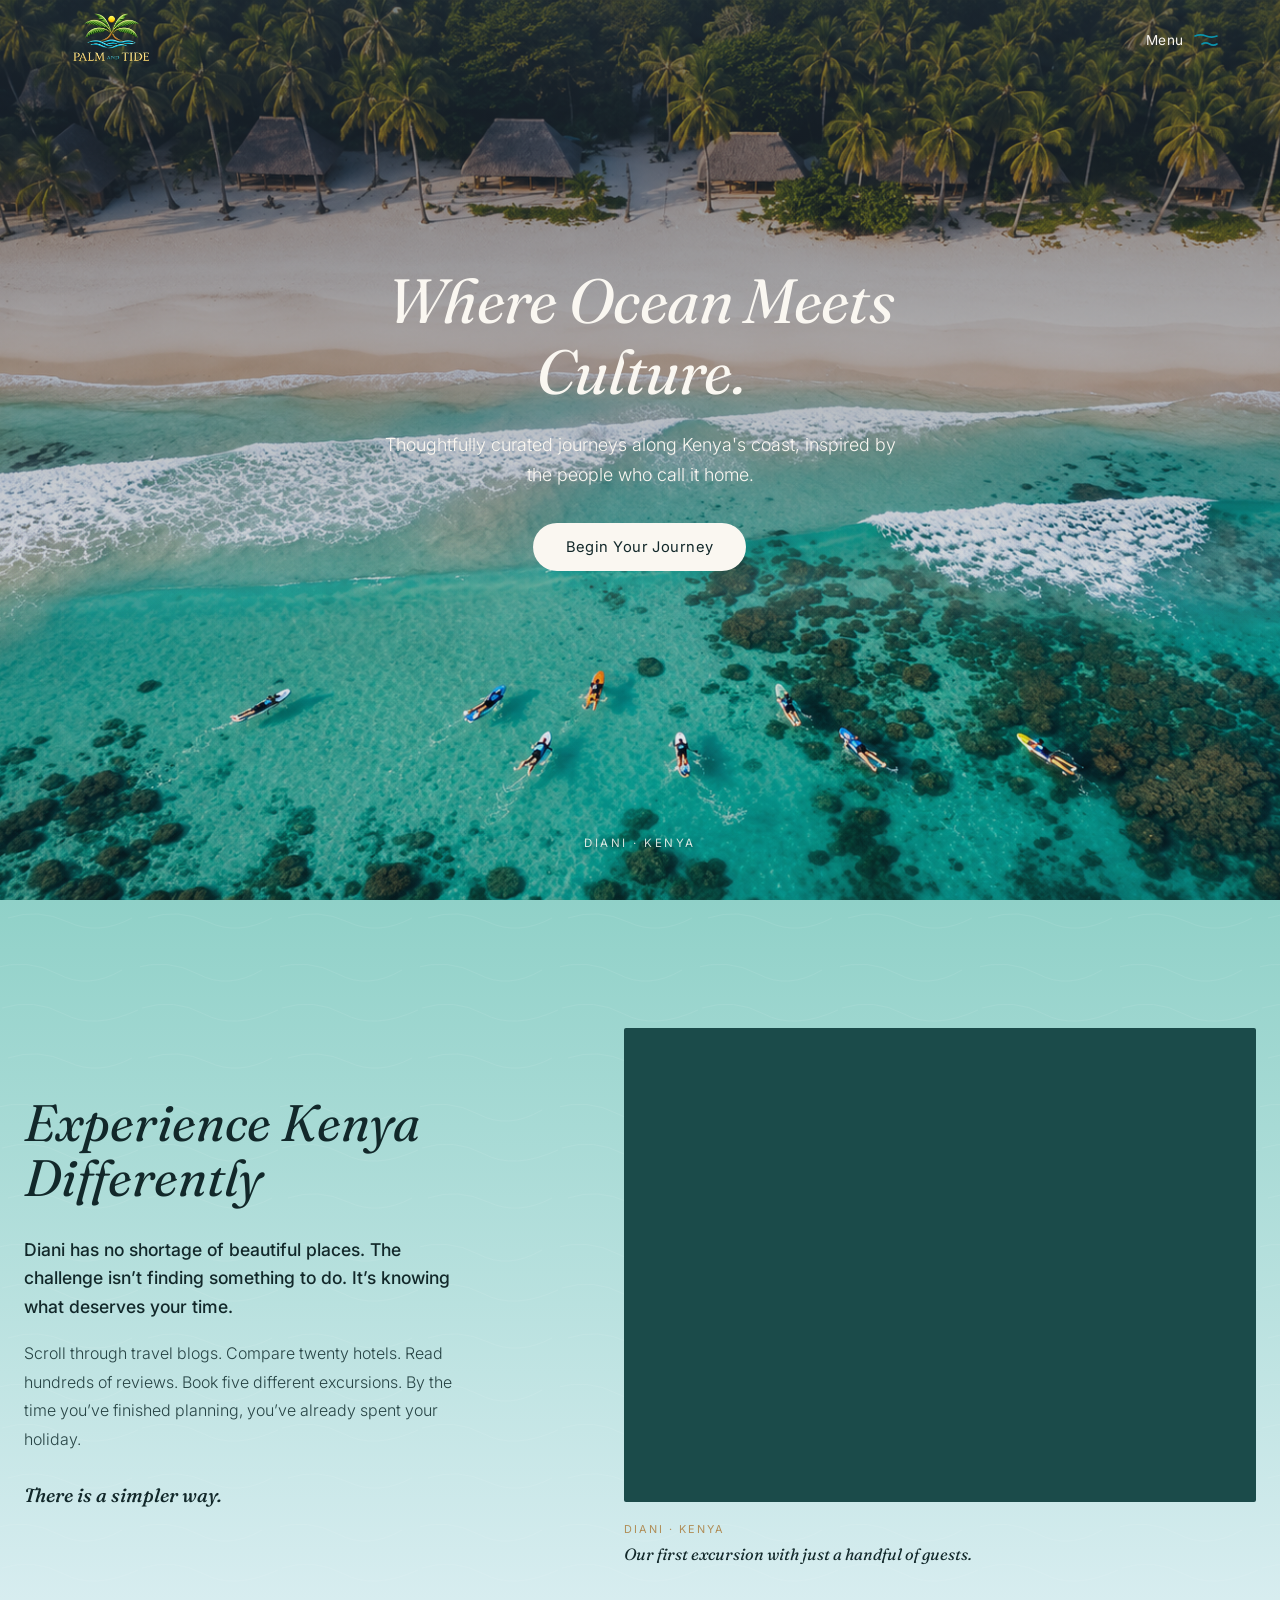
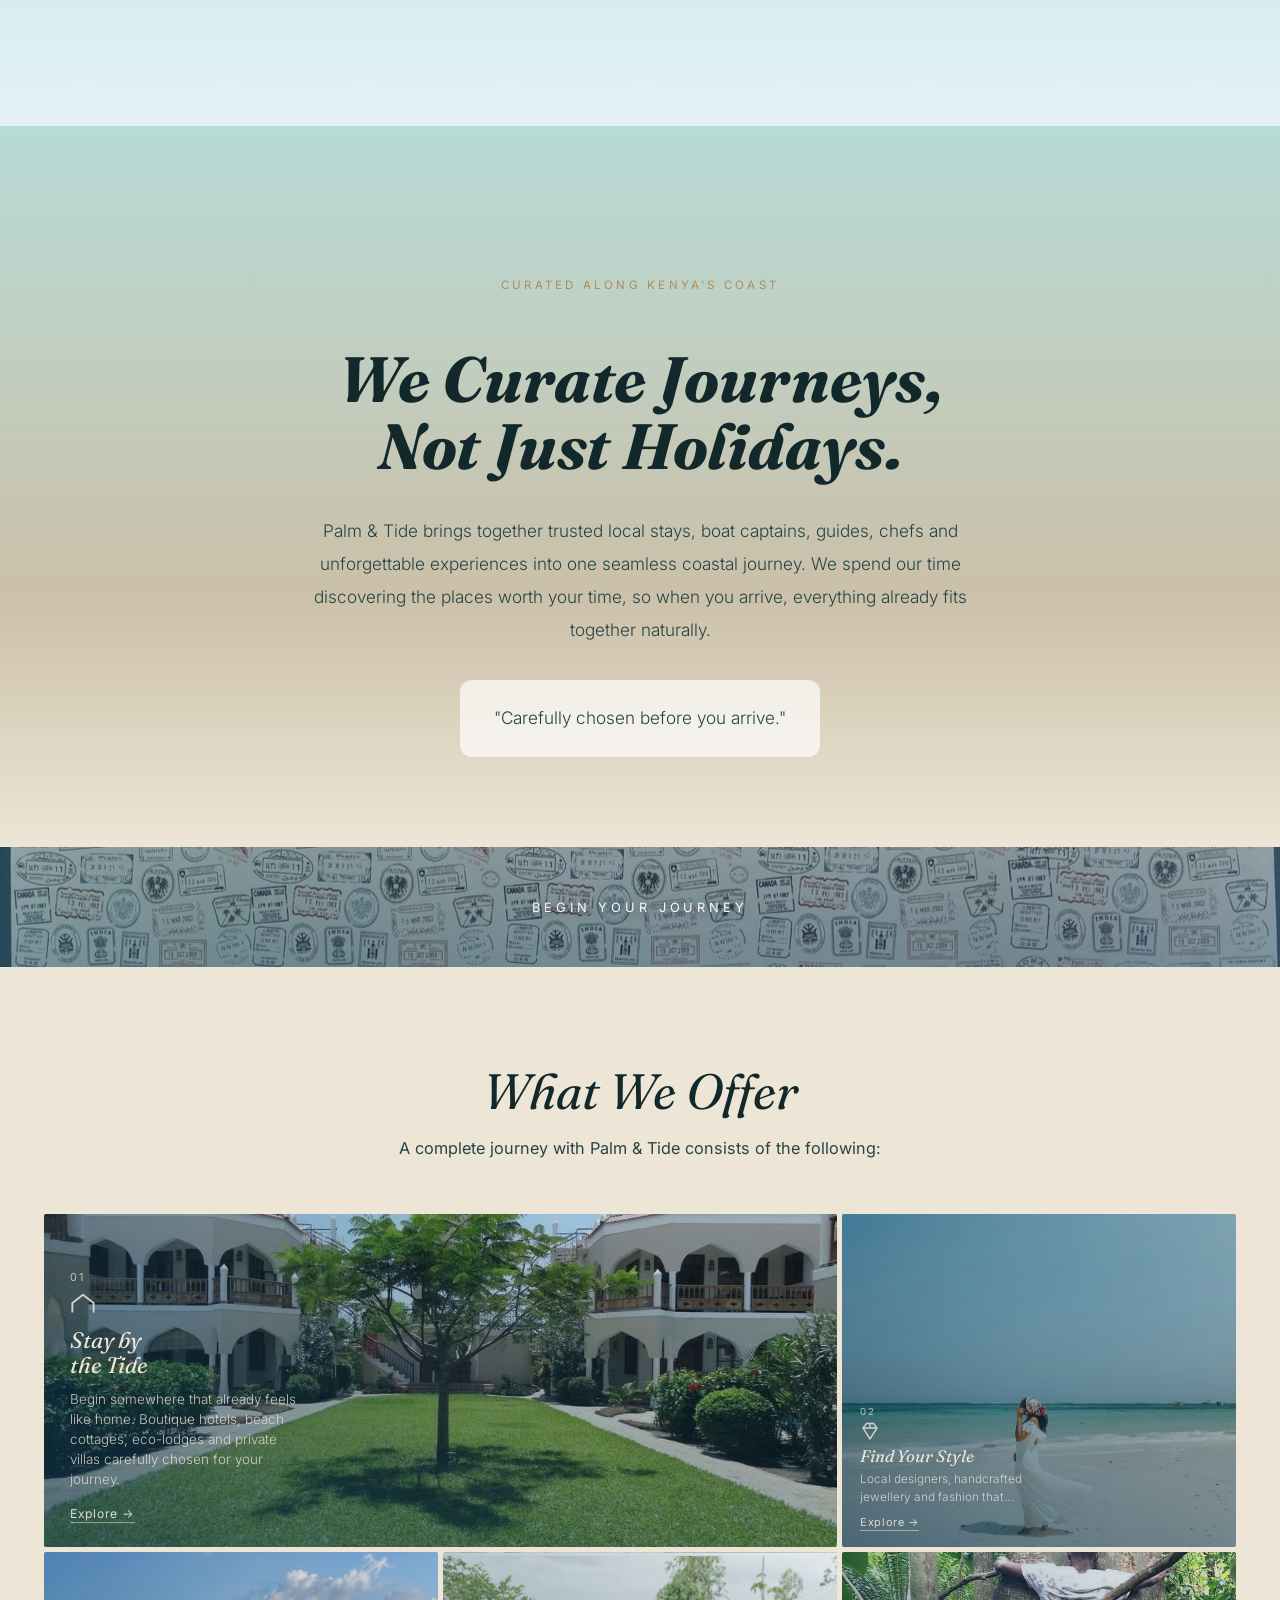
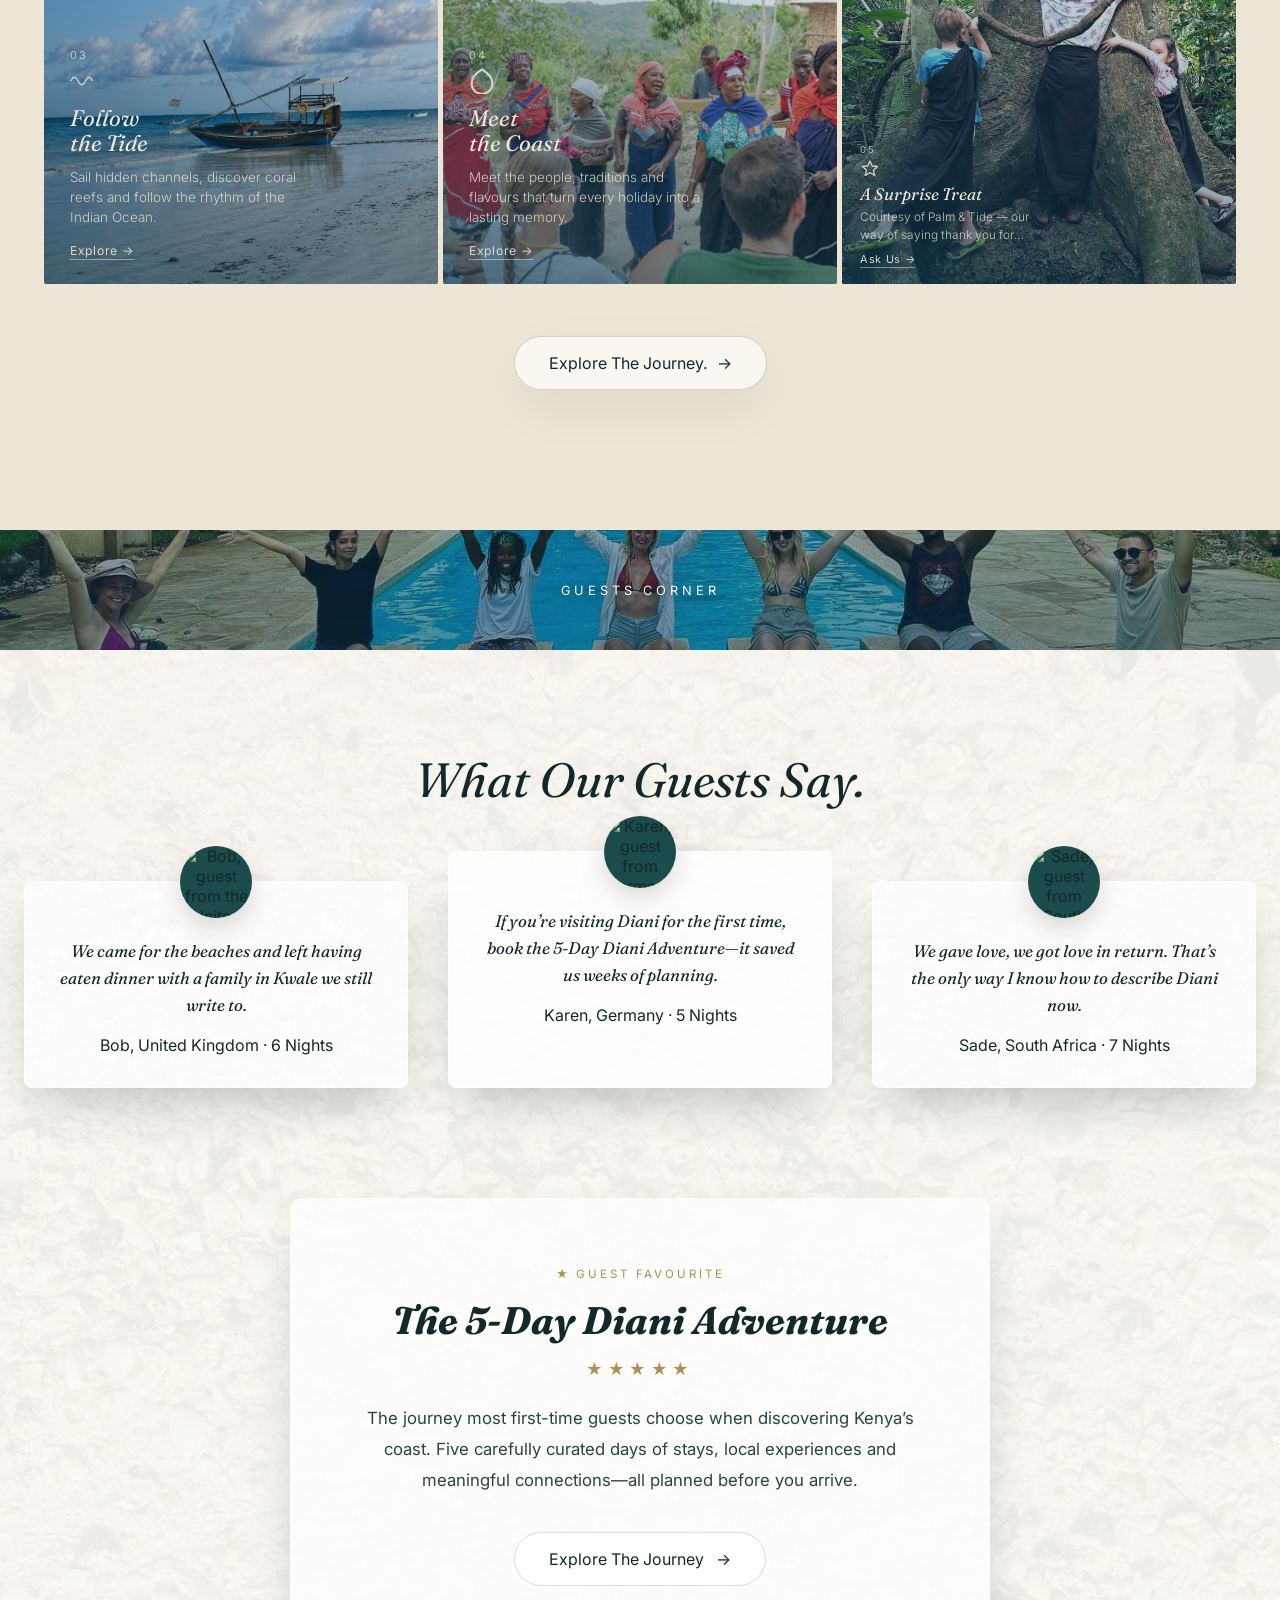
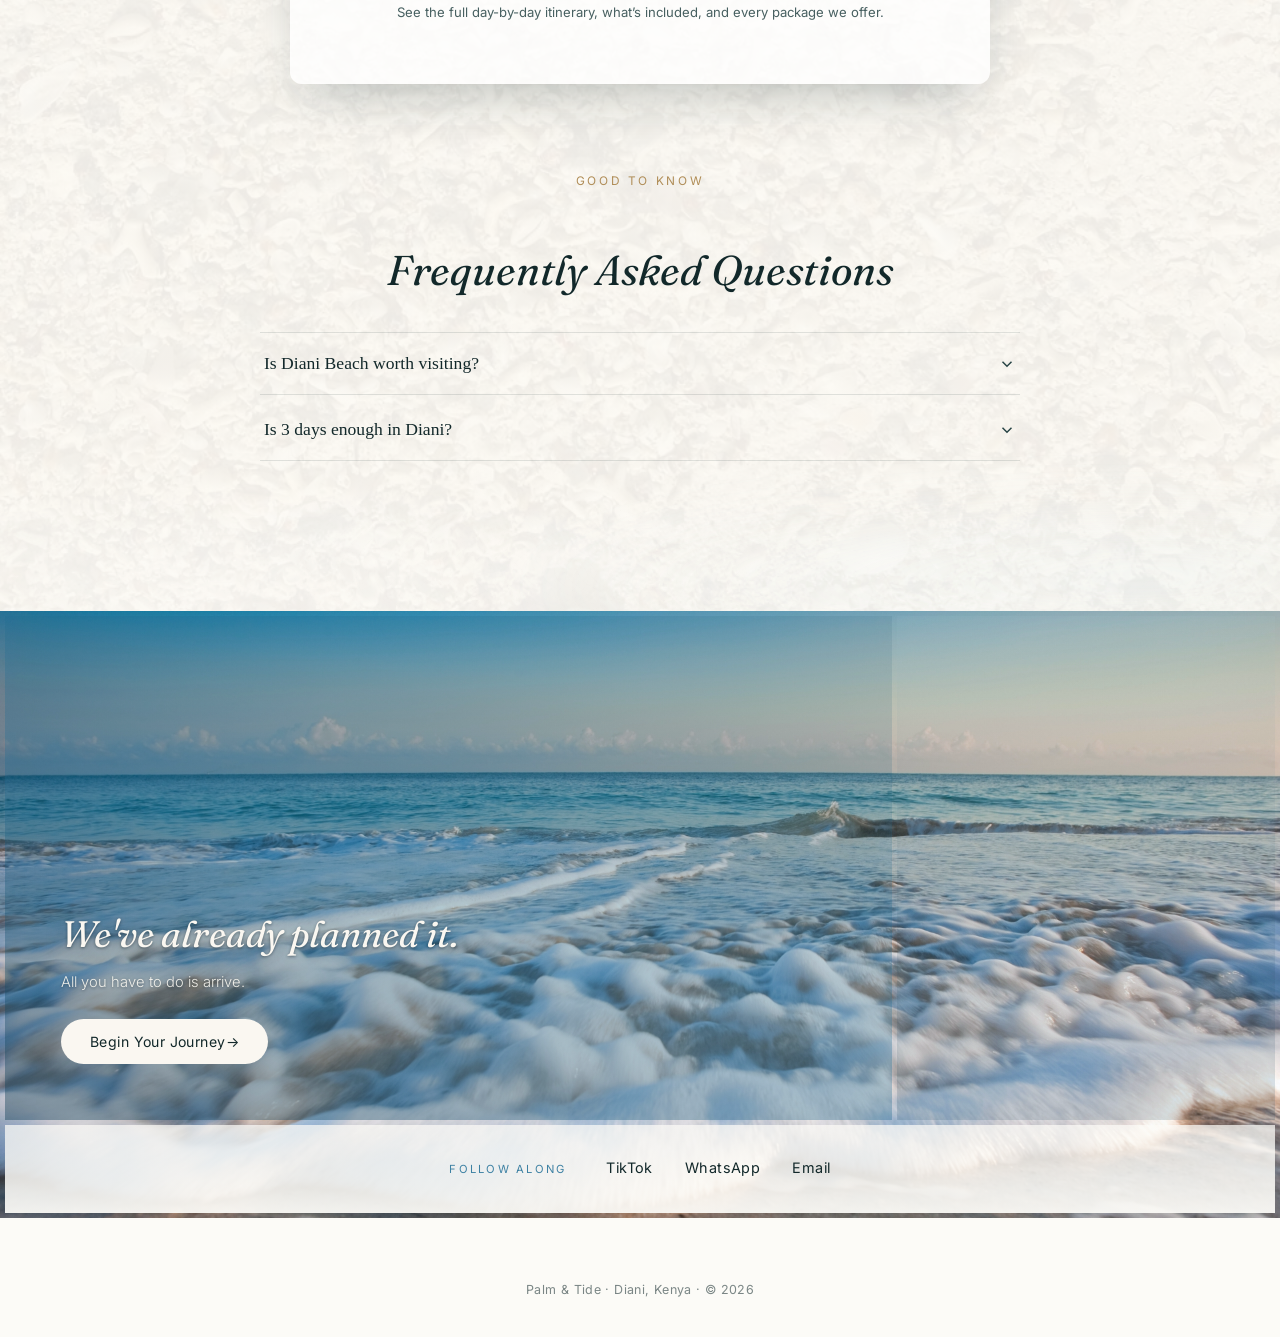
==== commit 92bf02b6: "changed and did first step of SEO" ====
--- a/index.html
+++ b/index.html
@@ -4,7 +4,21 @@
 <meta charset="UTF-8">
 <meta name="viewport" content="width=device-width, initial-scale=1.0">
 <title>Palm & Tide — Experience Kenya Differently</title>
-<meta name="description" content="Thoughtfully curated stays, Swahili cuisine, island culture and wildlife adventures — Kenya's coast, experienced the way locals live it. Palm & Tide — Diani, Kenya.">
+<meta name="description" content="Curated Diani Beach travel packages — stays, Swahili cuisine and ocean adventures on Kenya's coast, planned for you before you arrive.">
+<link rel="canonical" href="https://palmandtideexperience.com/">
+
+<meta property="og:type" content="website">
+<meta property="og:site_name" content="Palm & Tide">
+<meta property="og:title" content="Palm & Tide — Experience Kenya Differently">
+<meta property="og:description" content="Curated Diani Beach travel packages — stays, Swahili cuisine and ocean adventures on Kenya's coast, planned for you before you arrive.">
+<meta property="og:url" content="https://palmandtideexperience.com/">
+<meta property="og:image" content="https://palmandtideexperience.com/assets/images/og.png">
+<meta property="og:image:width" content="1536">
+<meta property="og:image:height" content="1024">
+<meta name="twitter:card" content="summary_large_image">
+<meta name="twitter:title" content="Palm & Tide — Experience Kenya Differently">
+<meta name="twitter:description" content="Curated Diani Beach travel packages — stays, Swahili cuisine and ocean adventures on Kenya's coast, planned for you before you arrive.">
+<meta name="twitter:image" content="https://palmandtideexperience.com/assets/images/og.png">
 
 <link rel="icon" href="assets/images/favicon.svg" type="image/svg+xml">
 <link rel="icon" href="assets/images/favicon-32.png" sizes="32x32" type="image/png">
@@ -19,6 +33,54 @@
 <link rel="stylesheet" href="style.css">
 <script src="https://cdnjs.cloudflare.com/ajax/libs/gsap/3.12.5/gsap.min.js"></script>
 <script src="https://cdnjs.cloudflare.com/ajax/libs/gsap/3.12.5/ScrollTrigger.min.js"></script>
+<script type="application/ld+json">
+{
+  "@context": "https://schema.org",
+  "@graph": [
+    {
+      "@type": ["TravelAgency", "LocalBusiness"],
+      "name": "Palm & Tide",
+      "description": "Curated Diani Beach travel packages — stays, Swahili cuisine and ocean adventures on Kenya's coast, planned for you before you arrive.",
+      "url": "https://palmandtideexperience.com/",
+      "image": "https://palmandtideexperience.com/assets/images/hut2.png",
+      "telephone": "+254700009988",
+      "email": "hello.palmtides@gmail.com",
+      "priceRange": "$$",
+      "address": {
+        "@type": "PostalAddress",
+        "addressLocality": "Diani Beach",
+        "addressRegion": "Kwale County",
+        "addressCountry": "KE"
+      },
+      "areaServed": "Diani Beach, Kenya",
+      "sameAs": [
+        "https://www.tiktok.com/@palmtideexperience"
+      ]
+    },
+    {
+      "@type": "FAQPage",
+      "mainEntity": [
+        {
+          "@type": "Question",
+          "name": "Is Diani Beach worth visiting?",
+          "acceptedAnswer": {
+            "@type": "Answer",
+            "text": "Yes — Diani is consistently ranked among Africa's best beaches, with soft white sand, calm reef-protected water and a laid-back coastal culture. It rewards travellers who go beyond the resort strip, which is exactly what Palm & Tide is built for."
+          }
+        },
+        {
+          "@type": "Question",
+          "name": "Is 3 days enough in Diani?",
+          "acceptedAnswer": {
+            "@type": "Answer",
+            "text": "Three days is enough for a relaxed introduction — a stay, one ocean excursion and a taste of local culture. For the fuller picture, with style, water and village connection all included, most first-time guests choose our 5-Day Diani Adventure instead."
+          }
+        }
+      ]
+    }
+  ]
+}
+</script>
 </head>
 <body>
 
@@ -26,14 +88,16 @@
 <header class="site-nav" id="siteNav">
   <div class="nav-inner">
     <a href="#top" class="nav-brand">
-      <img class="nav-logo" src="assets/images/palm-tide-mark.png" alt="Palm &amp; Tide" width="120" height="30" decoding="async">
-      <span class="nav-brand-name">Palm &amp; Tide</span>
+      <img class="nav-logo" src="assets/images/logo2.png" alt="Palm &amp; Tide" width="120" height="80" decoding="async">
     </a>
 
     <div class="nav-right">
       <button class="menu-toggle" id="menuToggle" aria-expanded="false" aria-controls="menuOverlay" aria-label="Open menu">
         <span class="menu-toggle-label">Menu</span>
-        <span class="menu-toggle-icon"><span></span><span></span></span>
+        <svg class="menu-toggle-icon" width="24" height="16" viewBox="0 0 24 16" fill="none" aria-hidden="true">
+          <path class="wave-line wave-line-top" d="M1,4 Q6.5,1.8 12,4 Q17.5,6.2 23,4" stroke="#0B93AC" stroke-width="1.6" stroke-linecap="round"/>
+          <path class="wave-line wave-line-bottom" d="M8,12 Q11.75,9.8 15.5,12 Q19.25,14.2 23,12" stroke="#0B93AC" stroke-width="1.6" stroke-linecap="round"/>
+        </svg>
       </button>
     </div>
   </div>
@@ -96,7 +160,7 @@
 
     <div class="about-visual">
       <div class="about-image">
-        <img loading="lazy" decoding="async" src="assets/images/carribean4.png" alt="People connecting on Kenya's coast" onerror="this.style.opacity=0;">
+        <img loading="lazy" decoding="async" src="assets/images/about.png" alt="Traditional dhow sailing at sunset off Diani, Kenya" onerror="this.style.opacity=0;">
       </div>
       <p class="about-caption">
         <span class="about-caption-kicker">Diani &middot; Kenya</span>
@@ -384,6 +448,40 @@
       </a>
       <p class="guest-favourite-note">See the full day-by-day itinerary, what&rsquo;s included, and every package we offer.</p>
     </div>
+
+    <!-- ============ FAQ ============ -->
+    <div class="guest-faq" id="faq">
+      <p class="section-eyebrow">Good to Know</p>
+      <h2 class="faq-heading">Frequently Asked Questions</h2>
+      <div class="faq-list">
+        <div class="faq-item">
+          <h3 class="faq-question-heading">
+            <button type="button" class="faq-question" aria-expanded="false" aria-controls="faq-answer-1" id="faq-question-1">
+              <span>Is Diani Beach worth visiting?</span>
+              <svg class="faq-chevron" viewBox="0 0 20 20" fill="none" stroke="currentColor" stroke-width="1.6"><path d="M5 7.5l5 5 5-5"/></svg>
+            </button>
+          </h3>
+          <div class="faq-answer" id="faq-answer-1" role="region" aria-labelledby="faq-question-1">
+            <div class="faq-answer-inner">
+              <p>Yes — Diani is consistently ranked among Africa's best beaches, with soft white sand, calm reef-protected water and a laid-back coastal culture. It rewards travellers who go beyond the resort strip, which is exactly what Palm &amp; Tide is built for.</p>
+            </div>
+          </div>
+        </div>
+        <div class="faq-item">
+          <h3 class="faq-question-heading">
+            <button type="button" class="faq-question" aria-expanded="false" aria-controls="faq-answer-2" id="faq-question-2">
+              <span>Is 3 days enough in Diani?</span>
+              <svg class="faq-chevron" viewBox="0 0 20 20" fill="none" stroke="currentColor" stroke-width="1.6"><path d="M5 7.5l5 5 5-5"/></svg>
+            </button>
+          </h3>
+          <div class="faq-answer" id="faq-answer-2" role="region" aria-labelledby="faq-question-2">
+            <div class="faq-answer-inner">
+              <p>Three days is enough for a relaxed introduction &mdash; a stay, one ocean excursion and a taste of local culture. For the fuller picture, with style, water and village connection all included, most first-time guests choose our 5-Day Diani Adventure instead.</p>
+            </div>
+          </div>
+        </div>
+      </div>
+    </div>
   </div>
 
   <div class="tide-foam" aria-hidden="true">
--- a/style.css
+++ b/style.css
@@ -126,31 +126,13 @@
 
 .nav-brand{
   display: flex;
-  flex-direction: column;
-  align-items: flex-start;
-  gap: 3px;
-  padding: 12px 12px 12px 0;
+  align-items: center;
 }
 
 .nav-logo{
-  height: 30px;
+  height: 68px;
   width: auto;
-  transition: height 0.4s ease, filter 0.4s ease;
-}
-
-.site-nav.is-solid .nav-logo{
-  filter: invert(1) brightness(0.32) contrast(1.05);
-}
-
-.nav-brand-name{
-  font-family: var(--font-display);
-  font-style: italic;
-  font-weight: 500;
-  font-size: 0.78rem;
-  letter-spacing: 0.06em;
-  color: currentColor;
-  line-height: 1;
-  opacity: 0.92;
+  transition: height 0.4s ease;
 }
 
 .nav-right{
@@ -228,27 +210,23 @@
 }
 
 .menu-toggle-icon{
-  display: flex;
-  flex-direction: column;
-  gap: 5px;
-  width: 22px;
-}
-
-.menu-toggle-icon span{
   display: block;
-  height: 1.5px;
-  background: currentColor;
+  width: 24px;
+  height: 16px;
+  flex-shrink: 0;
+}
+
+.menu-toggle-icon .wave-line{
   transition: transform 0.3s ease, opacity 0.3s ease;
-}
-
-.menu-toggle-icon span:last-child{ width: 70%; align-self: flex-end; }
-
-.site-nav.is-open .menu-toggle-icon span:first-child{
-  transform: translateY(3.25px) rotate(45deg);
-}
-.site-nav.is-open .menu-toggle-icon span:last-child{
-  width: 100%;
-  transform: translateY(-3.25px) rotate(-45deg);
+  transform-box: fill-box;
+  transform-origin: center;
+}
+
+.site-nav.is-open .menu-toggle-icon .wave-line-top{
+  transform: translateY(4px) rotate(45deg);
+}
+.site-nav.is-open .menu-toggle-icon .wave-line-bottom{
+  transform: translateY(-4px) rotate(-45deg);
 }
 
 /* ==========================================================
@@ -348,6 +326,10 @@
 .menu-links a:focus-visible{
   opacity: 1;
   padding-left: 10px;
+}
+
+.menu-links-pages a span{
+  min-width: 68px;
 }
 
 .menu-footer{
@@ -789,9 +771,7 @@
 @media (prefers-reduced-motion: reduce){
   .about-image,
   .experience-card,
-  .approach-copy-last,
-  .guest-card,
-  .guest-favourite{
+  .approach-copy-last{
     animation: none !important;
     box-shadow: 0 24px 48px -16px rgba(18,40,42,0.28) !important;
     transform: none !important;
@@ -806,7 +786,7 @@
   display: grid;
   grid-template-columns: 0.9fr 1fr;
   gap: 32px;
-  align-items: start;
+  align-items: center;
 }
 
 .about-copy{
@@ -853,7 +833,6 @@
 }
 
 .about-visual{
-  margin-top: 96px;
   max-width: 100%;
   opacity: 0;
   transform: translateX(64px);
@@ -872,7 +851,7 @@
 
 .about-image{
   width: 100%;
-  aspect-ratio: 4 / 5;
+  aspect-ratio: 4 / 3;
   overflow: hidden;
   border-radius: 2px;
   background: var(--tide);
@@ -883,6 +862,7 @@
   width: 100%;
   height: 100%;
   object-fit: cover;
+  object-position: center 41%;
 }
 
 .about-caption{
@@ -1433,18 +1413,12 @@
   background: rgba(255,255,255,0.72);  /* slightly more opaque to compensate */
   border: 1px solid rgba(255,255,255,0.5);
   border-radius: 8px;
-  animation: shadowPulseRight 8.5s ease-in-out infinite, breezeFloatRight 8.5s ease-in-out infinite;
-  /* Keeps the italic serif quote text crisp during the continuous
-     float above — pins the element to its own compositing layer
-     instead of letting the browser repaint the glyphs each frame. */
-  will-change: transform;
-  backface-visibility: hidden;
-  -webkit-backface-visibility: hidden;
-}
-
-.guest-corner-grid .guest-card:nth-child(1){ animation-delay: 0s, 0s; }
-.guest-corner-grid .guest-card:nth-child(2){ animation-delay: 1.7s, 1.7s; }
-.guest-corner-grid .guest-card:nth-child(3){ animation-delay: 3.4s, 3.4s; }
+  /* Static — this used to carry a continuous shadowPulseRight /
+     breezeFloatRight float, but the constant transform made the
+     italic serif quote text read as blurry/in-motion, so it's a
+     fixed shadow now instead. */
+  box-shadow: 0 24px 48px -16px rgba(18,40,42,0.28);
+}
 
 /* The center card carries the quote about our top-selling package
    (the 5-Day Diani Adventure), so it sits a level higher than the
@@ -1505,11 +1479,9 @@
   padding: 64px 24px;
   background: rgba(255,255,255,0.78);  /* more opaque to compensate */
   border-radius: 12px;
-  animation: shadowPulseRight 9s ease-in-out infinite, breezeFloatRight 9s ease-in-out infinite;
-  animation-delay: 5s, 5s;
-  will-change: transform;
-  backface-visibility: hidden;
-  -webkit-backface-visibility: hidden;
+  /* Static for the same reason as .guest-card above — no more
+     continuous float/shadow pulse. */
+  box-shadow: 0 24px 48px -16px rgba(18,40,42,0.28);
 }
 
 .guest-favourite-label{
@@ -1655,6 +1627,89 @@
         grid-template-columns:1fr;
         gap:60px;
     }
+}
+
+/* ==========================================================
+   FAQ — accordion. Shared by the homepage (nested inside Guest
+   Corner, as .guest-faq) and the adventure page (as .adv-faq).
+   Only the question is visible by default; the full answer
+   appears on click via a grid-template-rows 0fr → 1fr reveal
+   (same mechanism as the itinerary accordion), so nothing is
+   truncated once opened.
+   ========================================================== */
+.section-eyebrow{ font-weight: 400; }
+
+.guest-faq{
+  max-width: 760px;
+  margin: 90px auto 0;
+  text-align: center;
+}
+
+.faq-heading{
+  font-family: var(--font-display);
+  font-style: italic;
+  font-weight: 400;
+  font-size: clamp(1.8rem, 3.4vw, 2.6rem);
+  color: var(--ink);
+  margin: 0 0 36px;
+}
+
+.faq-list{
+  display: flex;
+  flex-direction: column;
+  gap: 4px;
+  text-align: left;
+}
+
+.faq-item{
+  border-bottom: 1px solid rgba(18,40,42,0.12);
+}
+.faq-item:first-child{ border-top: 1px solid rgba(18,40,42,0.12); }
+
+.faq-question-heading{ margin: 0; }
+
+.faq-question{
+  width: 100%;
+  display: flex;
+  align-items: center;
+  justify-content: space-between;
+  gap: 20px;
+  padding: 20px 4px;
+  background: none;
+  border: none;
+  cursor: pointer;
+  text-align: left;
+  font-family: var(--font-display);
+  font-size: 1.1rem;
+  font-weight: 500;
+  color: var(--ink);
+}
+
+.faq-chevron{
+  flex-shrink: 0;
+  width: 18px;
+  height: 18px;
+  color: var(--ink-soft);
+  transition: transform 0.3s ease;
+}
+
+.faq-item.is-open .faq-chevron{ transform: rotate(180deg); }
+
+.faq-answer{
+  display: grid;
+  grid-template-rows: 0fr;
+  transition: grid-template-rows 0.4s ease;
+}
+
+.faq-item.is-open .faq-answer{ grid-template-rows: 1fr; }
+
+.faq-answer-inner{ overflow: hidden; }
+
+.faq-answer p{
+  font-size: 0.98rem;
+  line-height: 1.7;
+  color: var(--ink-soft);
+  margin: 0 4px 22px;
 }
 
 /* ==========================================================
@@ -2079,7 +2134,7 @@
   .about-frame{ grid-template-columns: 1fr; gap: 48px; }
   .about-copy{ max-width: 100%; }
   .about-visual{ margin-top: 0; }
-  .about-image{ aspect-ratio: 4 / 3.2; }
+  .about-image{ aspect-ratio: 4 / 3; }
 
   .approach{ padding: 100px 24px 120px; }
 
@@ -2165,9 +2220,8 @@
     padding:16px 22px;
   }
 
-  .nav-brand-name{ font-size: 0.68rem; }
   .reef-cta-title{ font-size: 1.6rem; max-width: none; }
-  .nav-logo{ height: 28px; }
+  .nav-logo{ height: 50px; }
   .nav-inner{ padding: 0 24px; }
 }
 
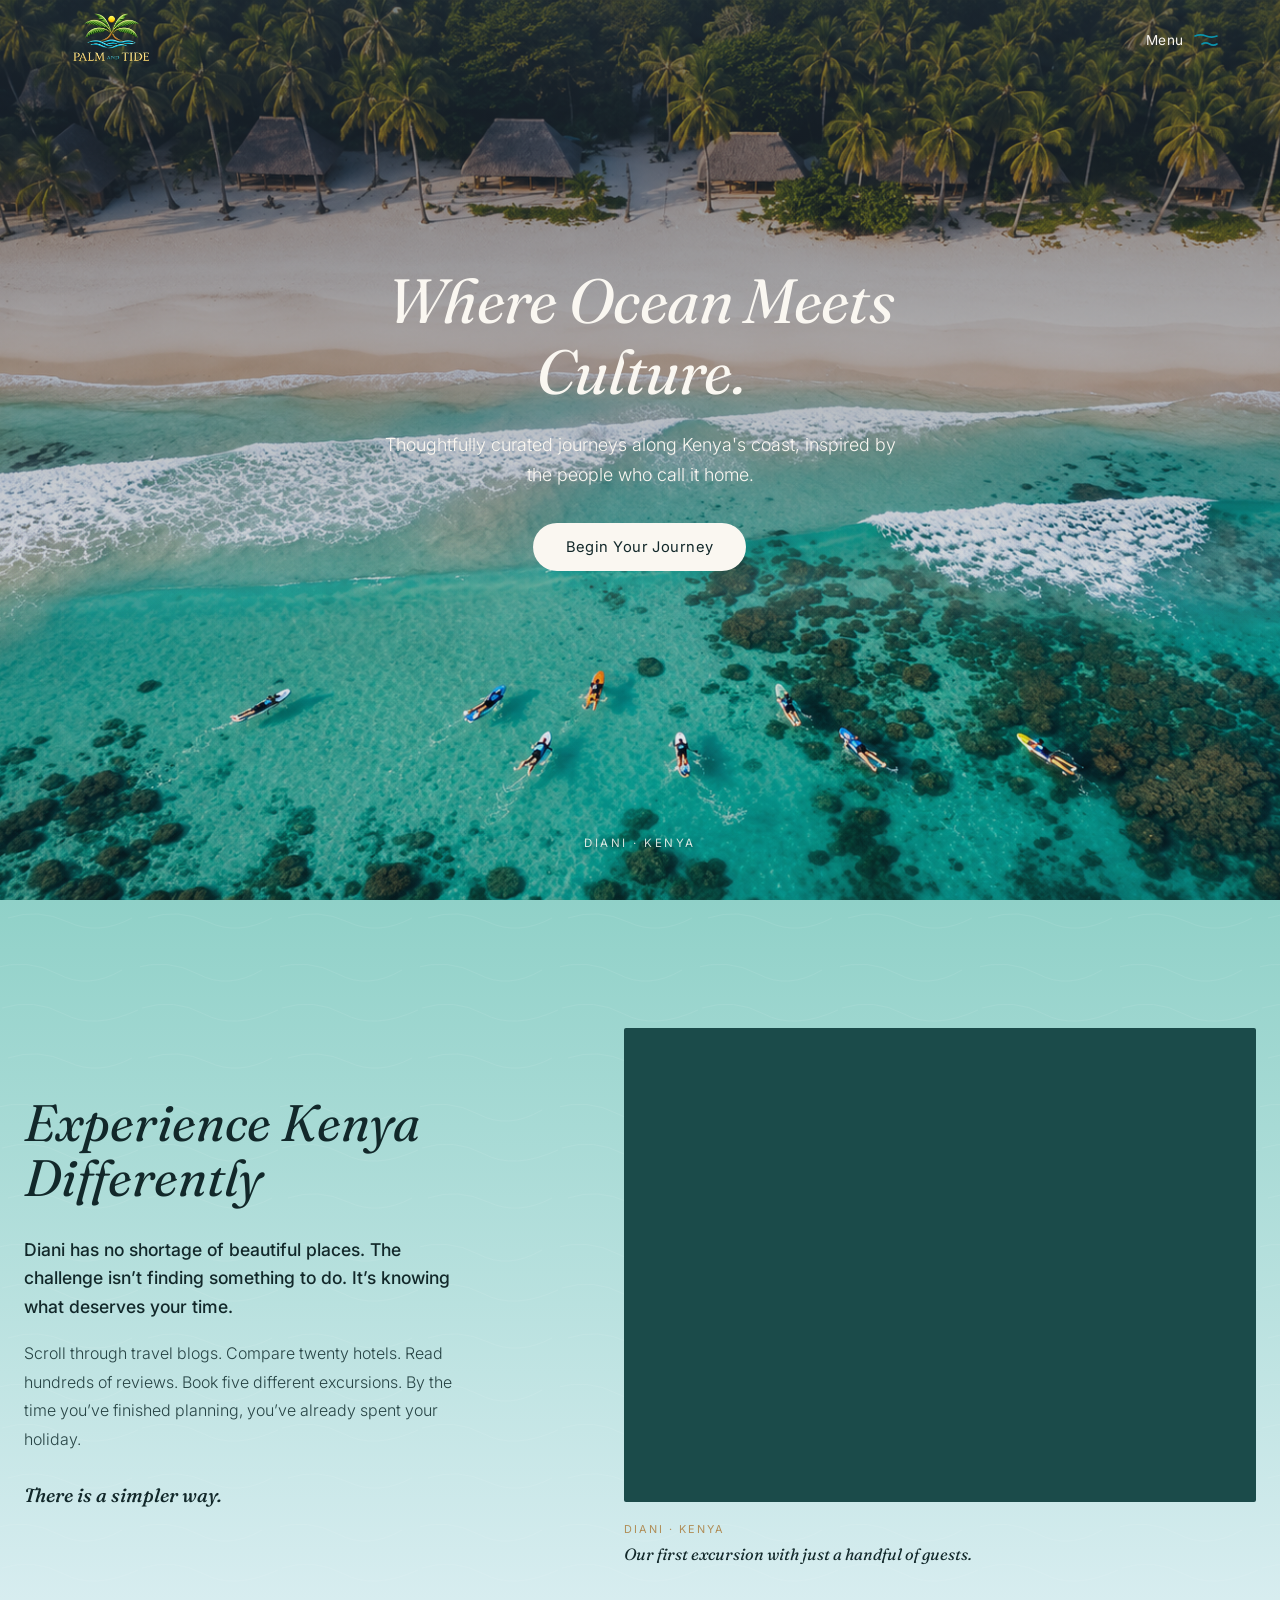
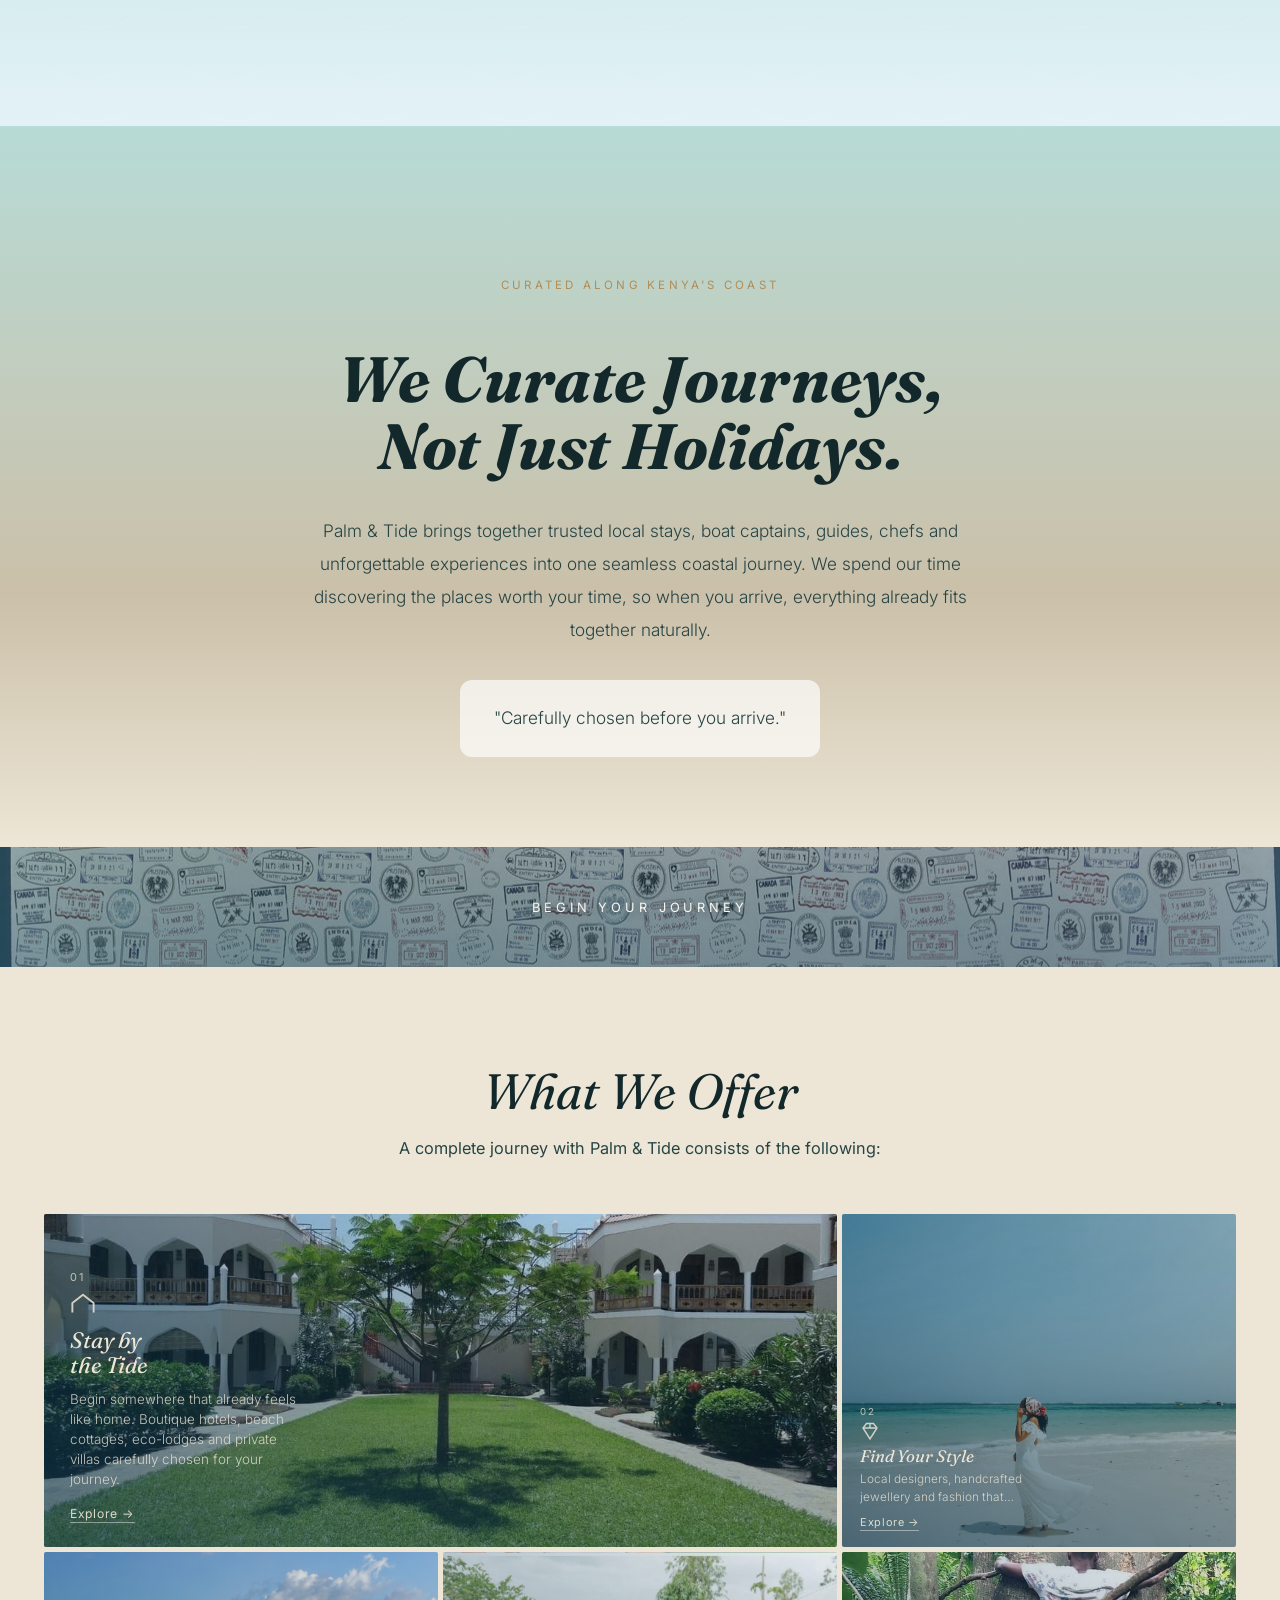
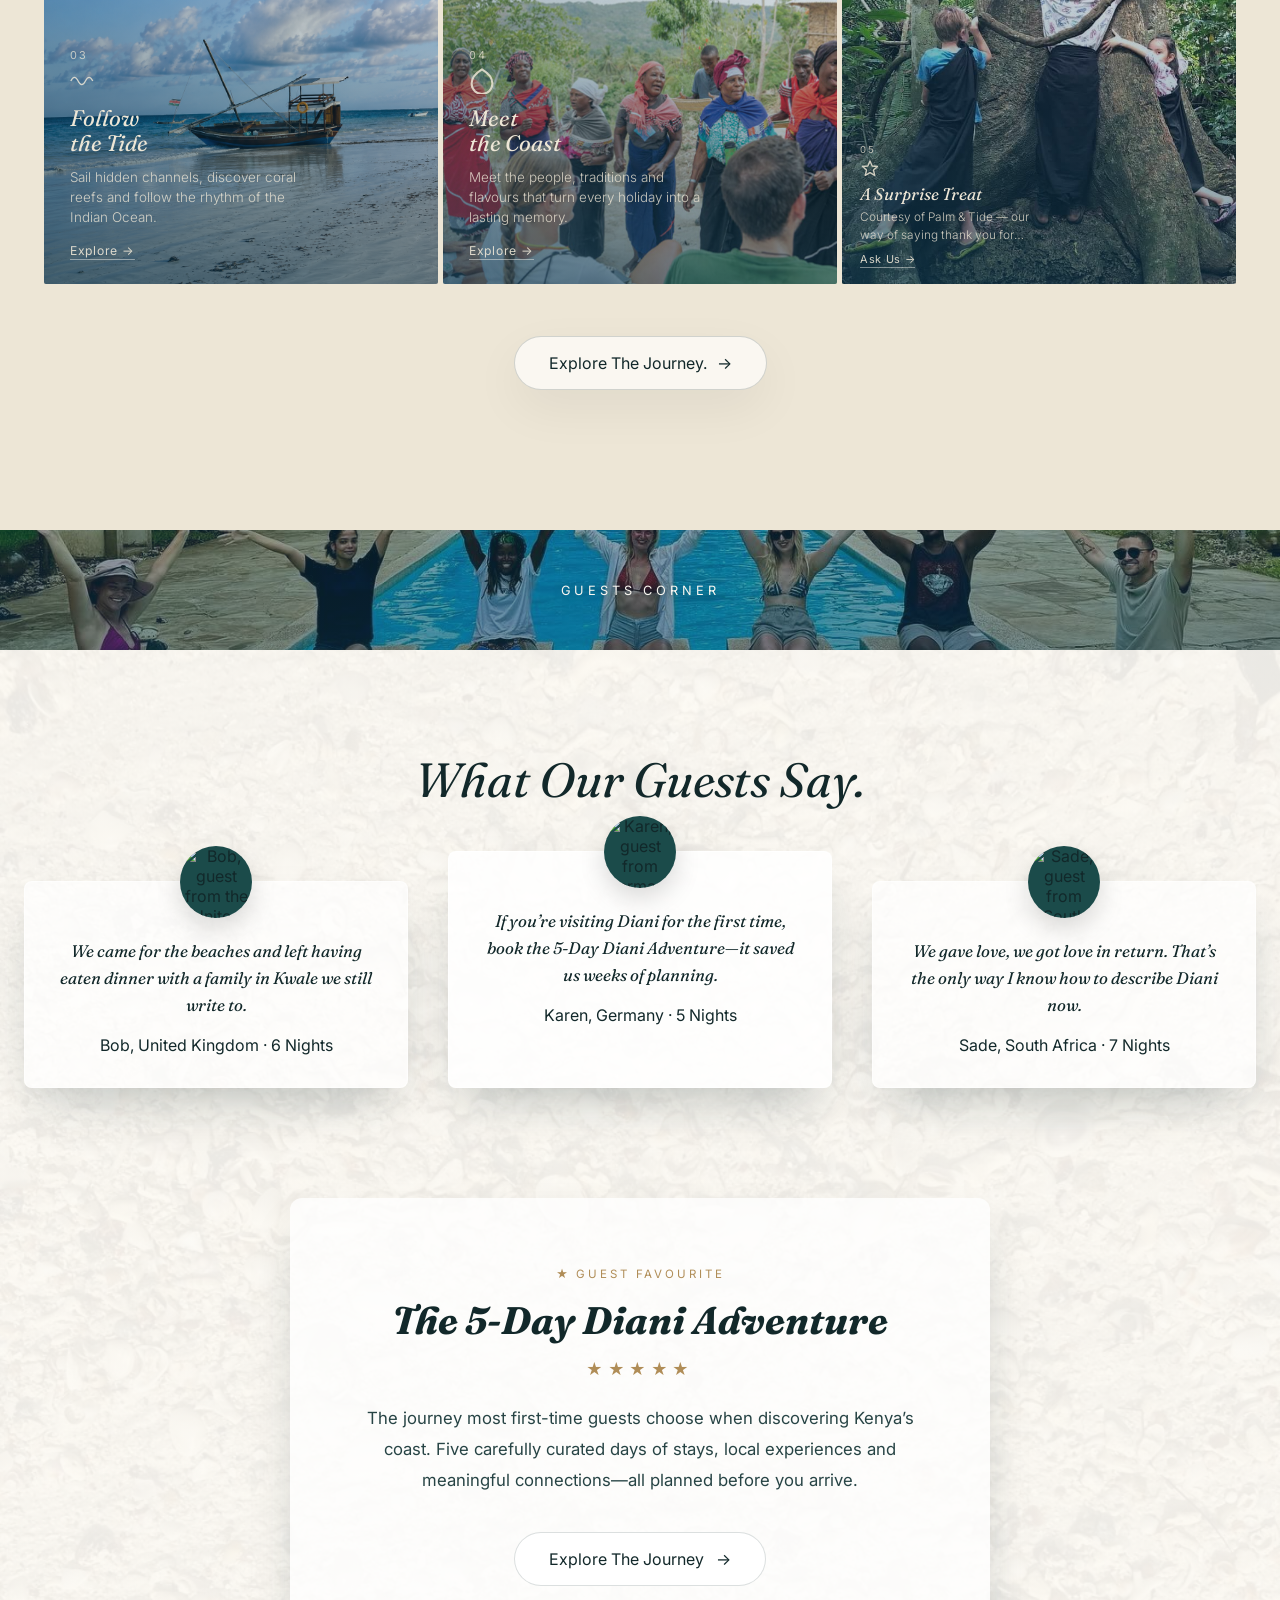
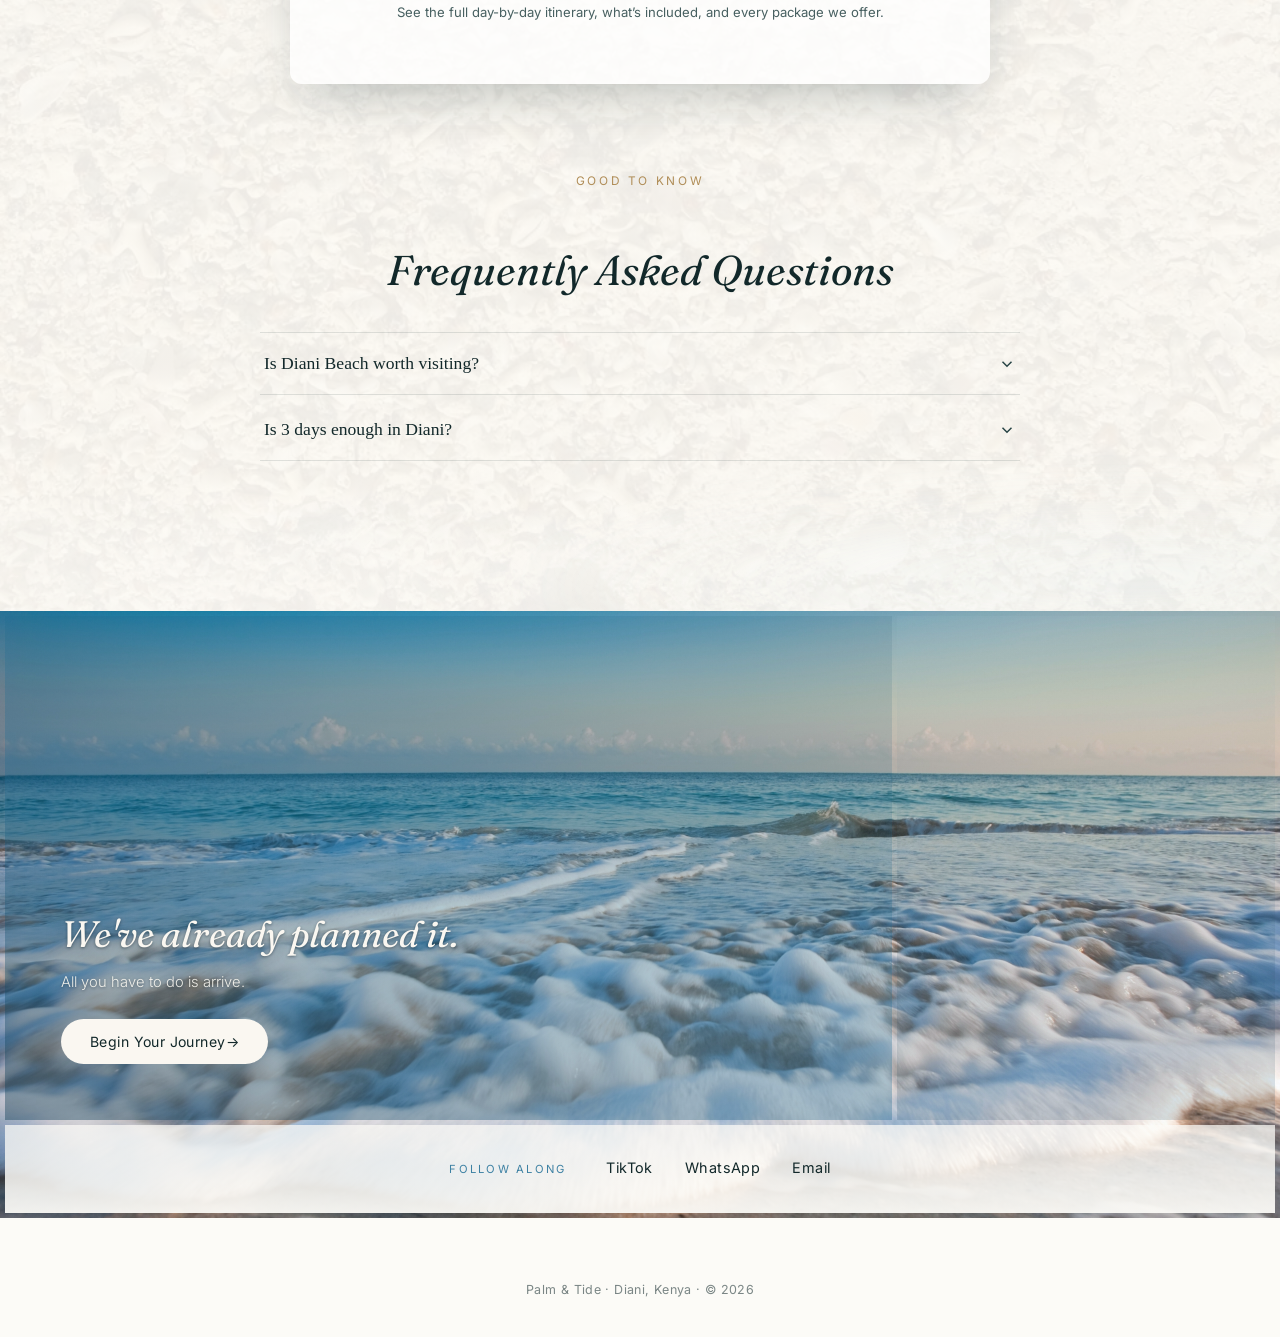
==== commit 47e21f71: "fixed the modal hover and double submission to formspree" ====
--- a/index.html
+++ b/index.html
@@ -2,6 +2,7 @@
 <html lang="en">
 <head>
 <meta charset="UTF-8">
+<meta name="color-scheme" content="light">
 <meta name="viewport" content="width=device-width, initial-scale=1.0">
 <title>Palm & Tide — Experience Kenya Differently</title>
 <meta name="description" content="Curated Diani Beach travel packages — stays, Swahili cuisine and ocean adventures on Kenya's coast, planned for you before you arrive.">
--- a/style.css
+++ b/style.css
@@ -2,6 +2,7 @@
    PALM & TIDE — design tokens
    ========================================================== */
 :root{
+  color-scheme: light;
   --ink:        #12282A;
   --ink-soft:   #274445;
   --sand:       #EDE6D6;
@@ -2506,6 +2507,39 @@
   border-radius: 8px;
   transition: border-color 0.25s ease, background 0.25s ease;
   background: white;
+  position: relative;
+  overflow: hidden;
+  isolation: isolate;
+  z-index: 0;
+}
+
+/* Hover — same rising-water tide fill as .btn-journey (see that
+   rule's comment for why), so hovering a package option always
+   gives clear, on-brand feedback instead of relying on a subtle
+   border/background tint that forced dark-mode color inversion on
+   some devices was washing out entirely. Distinct from the
+   `:checked`/`.is-featured` states above: those mark "selected" and
+   "recommended" respectively and stay brass; this is purely the
+   transient hover affordance, so it works the same on every card
+   regardless of which of those states it's already in. */
+.package-option-card::before{
+  content: "";
+  position: absolute;
+  left: 0;
+  right: 0;
+  bottom: 0;
+  height: 320%;
+  z-index: -1;
+  background: var(--lagoon);
+  opacity: 0.92;
+  -webkit-mask-image: url("data:image/svg+xml,%3Csvg xmlns='http://www.w3.org/2000/svg' viewBox='0 0 400 60' preserveAspectRatio='none'%3E%3Cpath d='M0 30 C60 6 120 54 200 30 C280 6 340 54 400 30 L400 60 L0 60 Z'/%3E%3C/svg%3E");
+  mask-image: url("data:image/svg+xml,%3Csvg xmlns='http://www.w3.org/2000/svg' viewBox='0 0 400 60' preserveAspectRatio='none'%3E%3Cpath d='M0 30 C60 6 120 54 200 30 C280 6 340 54 400 30 L400 60 L0 60 Z'/%3E%3C/svg%3E");
+  -webkit-mask-repeat: no-repeat;
+  mask-repeat: no-repeat;
+  -webkit-mask-size: 100% 100%;
+  mask-size: 100% 100%;
+  transform: translateY(100%);
+  transition: transform 0.5s cubic-bezier(0.22, 0.7, 0.2, 1);
 }
 
 .journey-package-option input:checked + .package-option-card {
@@ -2527,6 +2561,29 @@
 .journey-package-option.is-featured input:checked + .package-option-card {
   border-color: var(--brass);
   background: rgba(176, 141, 87, 0.12);
+}
+
+.journey-package-option:hover .package-option-card,
+.journey-package-option input:focus-visible + .package-option-card {
+  border-color: var(--lagoon);
+}
+
+.journey-package-option:hover .package-option-card::before,
+.journey-package-option input:focus-visible + .package-option-card::before {
+  transform: translateY(0%);
+}
+
+.journey-package-option:hover .package-option-name,
+.journey-package-option:hover .package-option-desc,
+.journey-package-option:hover .package-option-badge,
+.journey-package-option input:focus-visible + .package-option-card .package-option-name,
+.journey-package-option input:focus-visible + .package-option-card .package-option-desc,
+.journey-package-option input:focus-visible + .package-option-card .package-option-badge {
+  color: var(--foam);
+}
+
+@media (prefers-reduced-motion: reduce){
+  .package-option-card::before{ transition: none; }
 }
 
 .package-option-badge {
@@ -2535,15 +2592,18 @@
   letter-spacing: 0.1em;
   text-transform: uppercase;
   color: var(--brass);
+  transition: color 0.25s ease;
 }
 
 .package-option-name {
   font-size: 0.82rem;
   font-weight: 500;
   color: var(--ink);
+  transition: color 0.25s ease;
 }
 
 .package-option-desc {
+  transition: color 0.25s ease;
   font-size: 0.7rem;
   color: var(--ink-soft);
   line-height: 1.4;
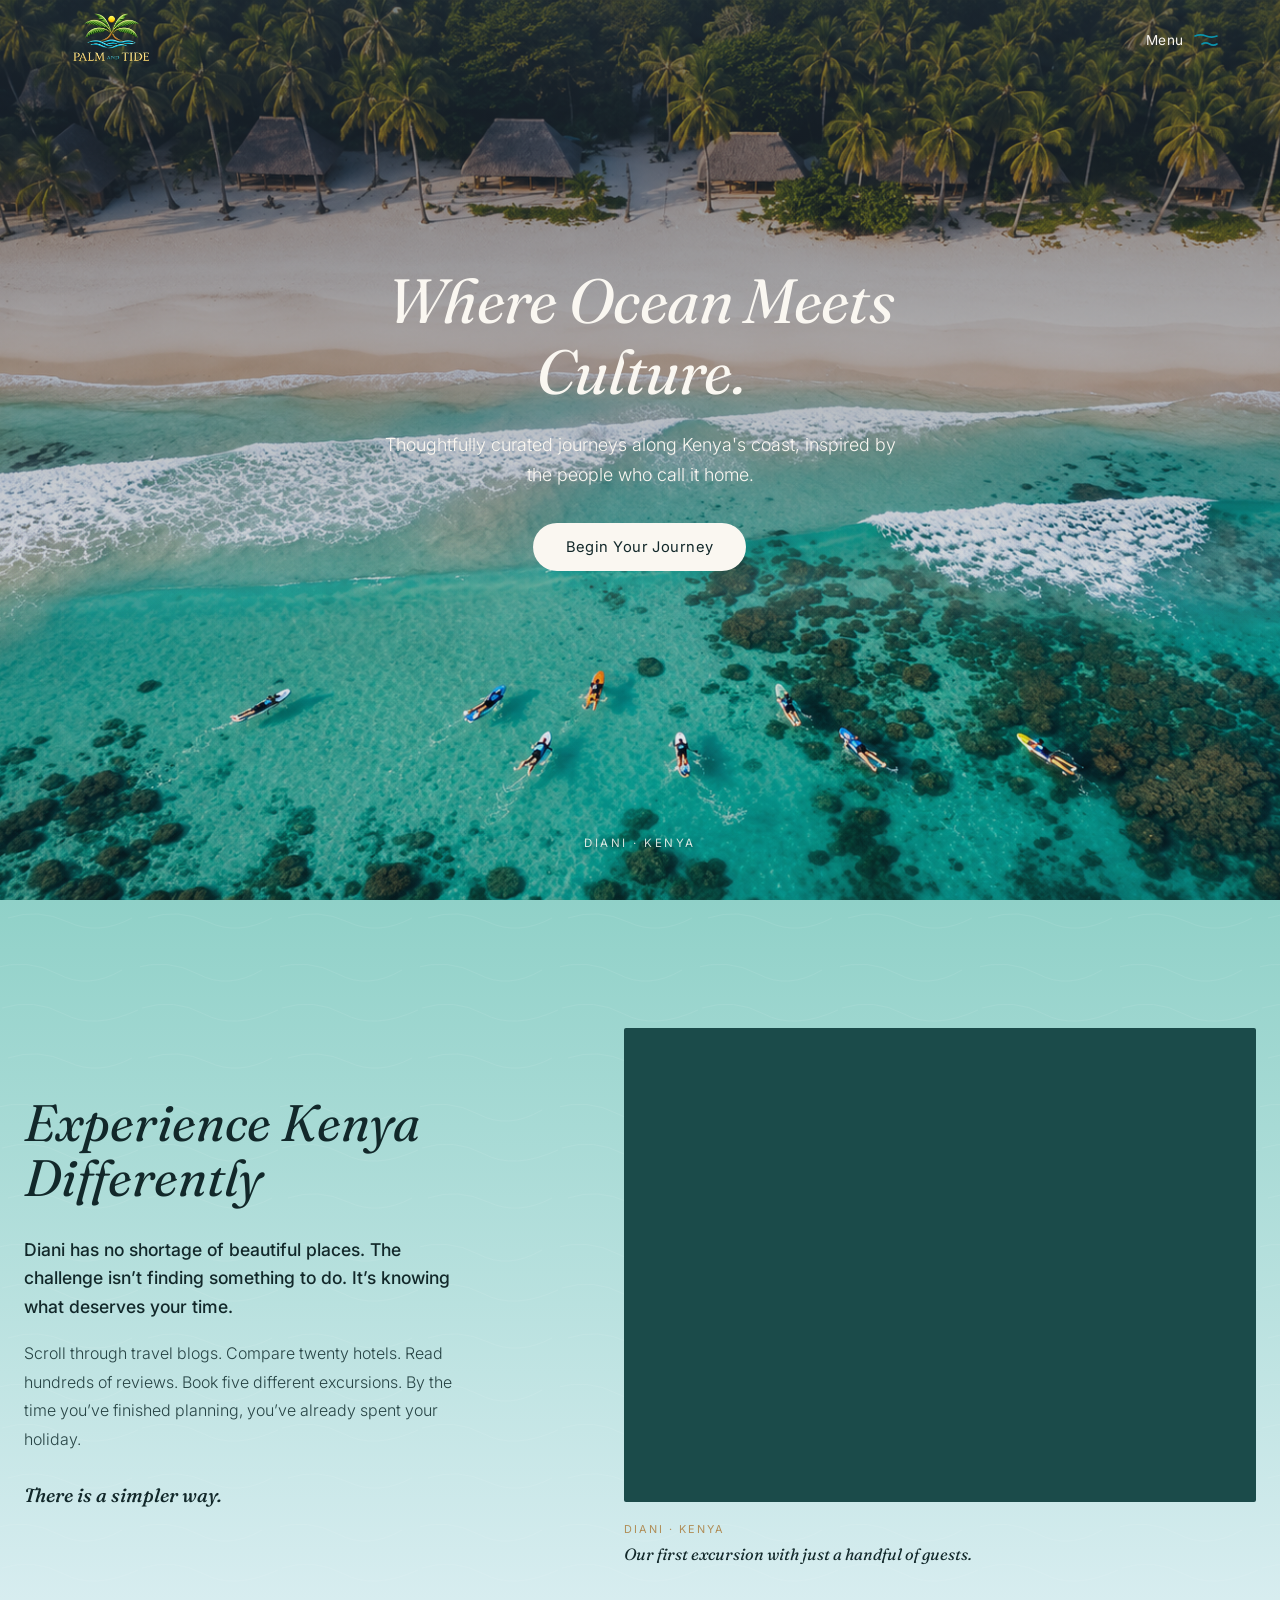
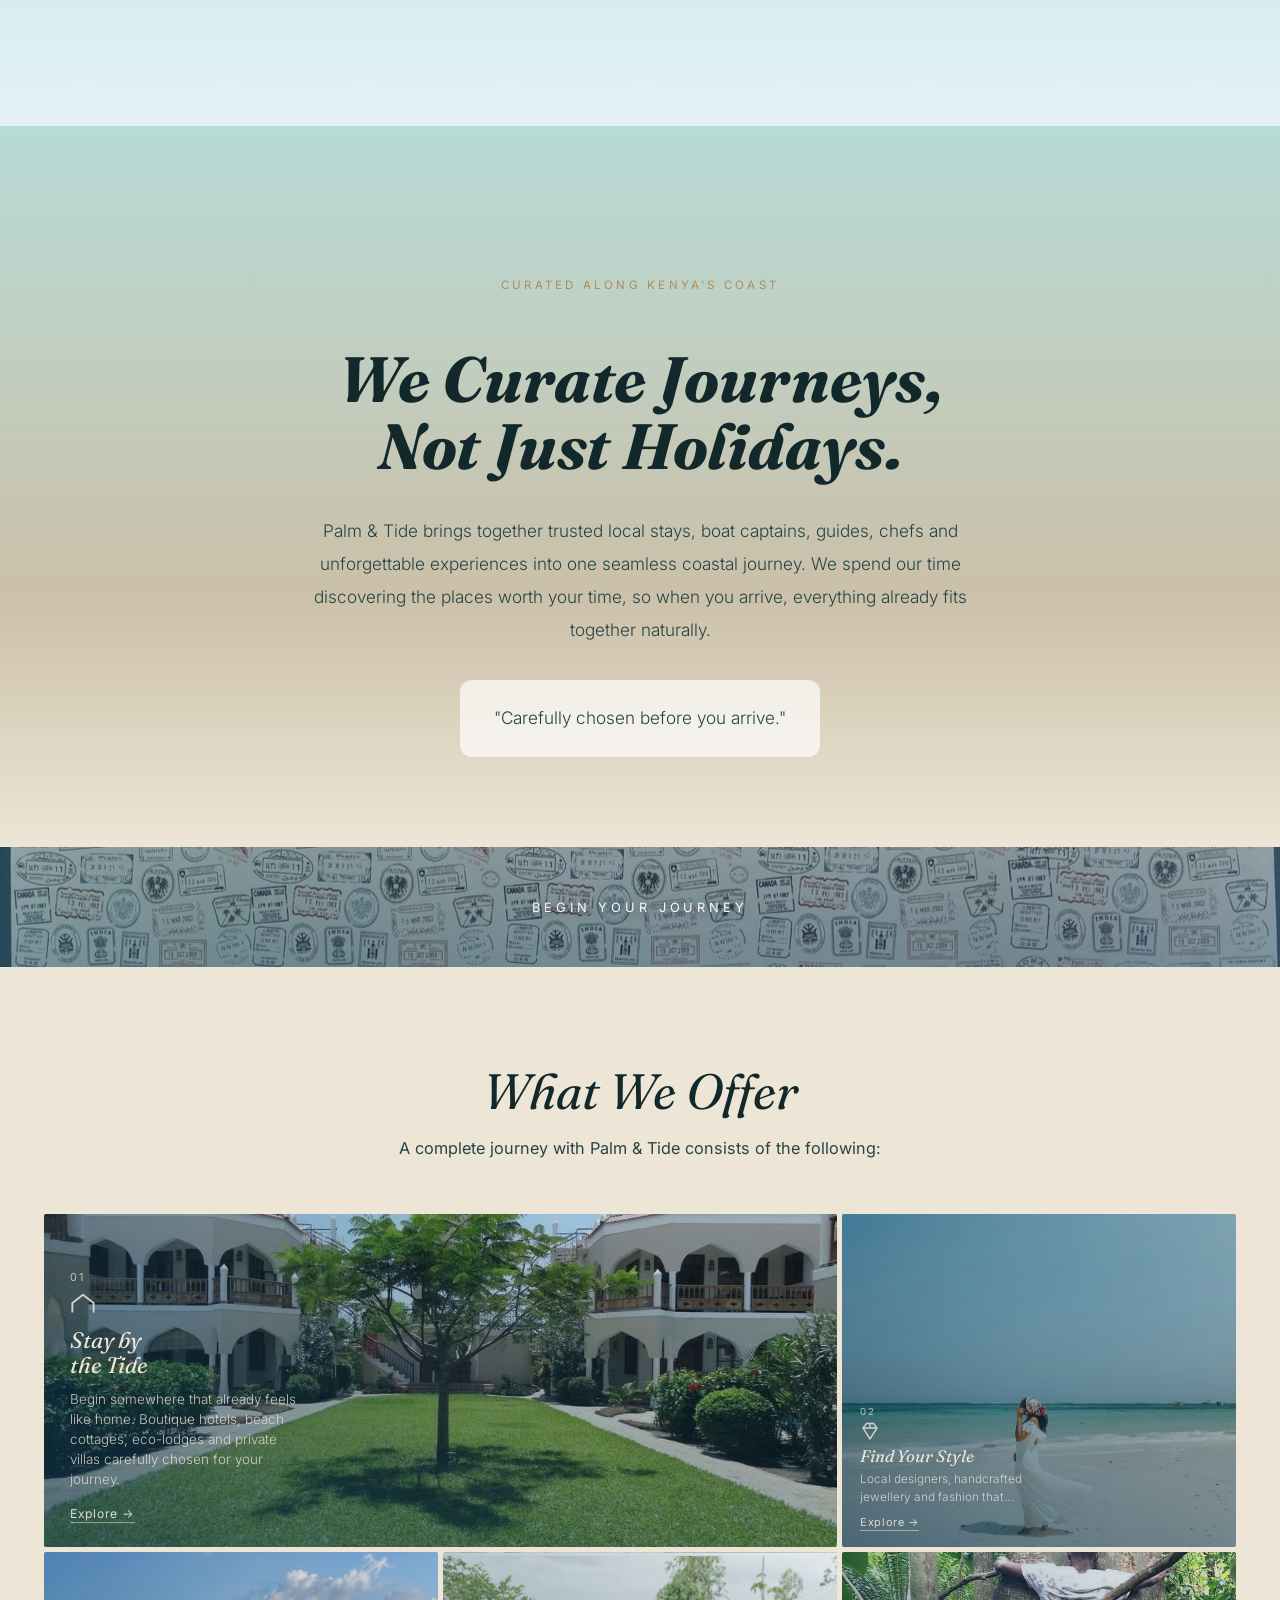
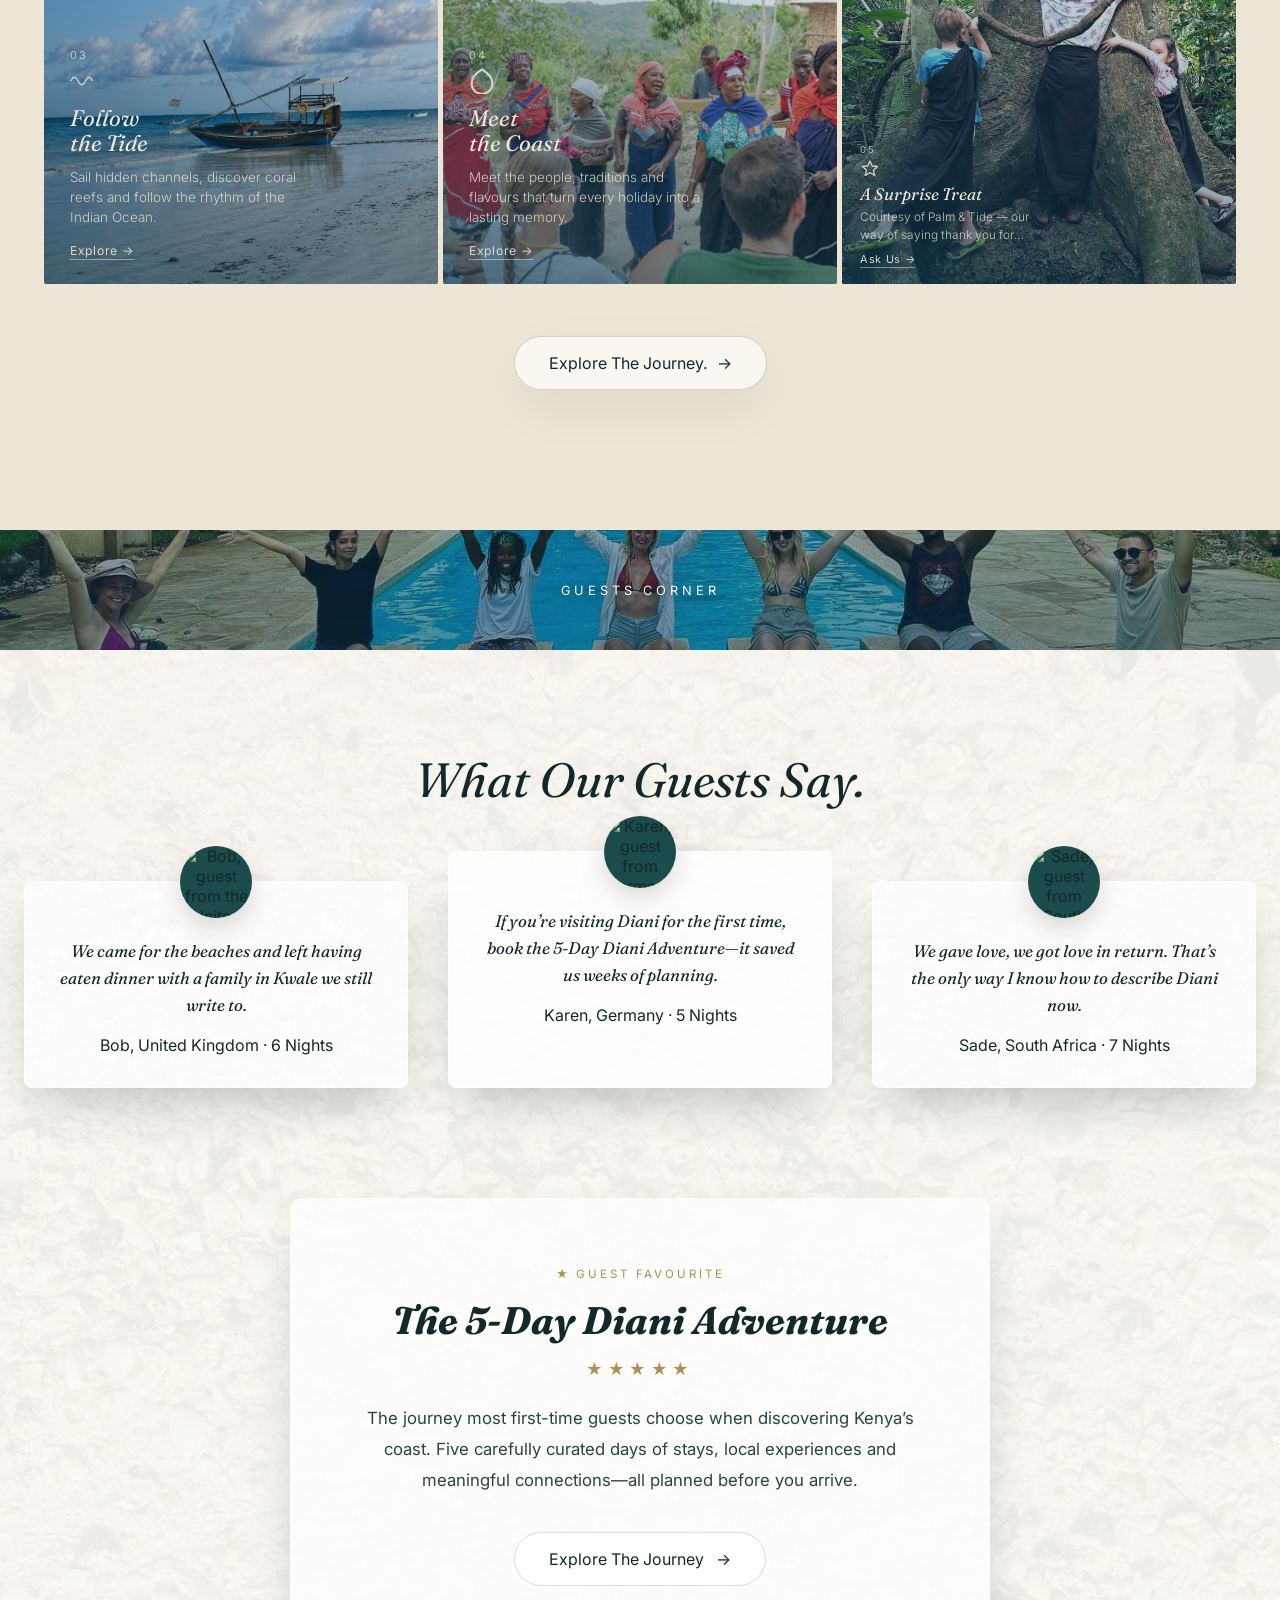
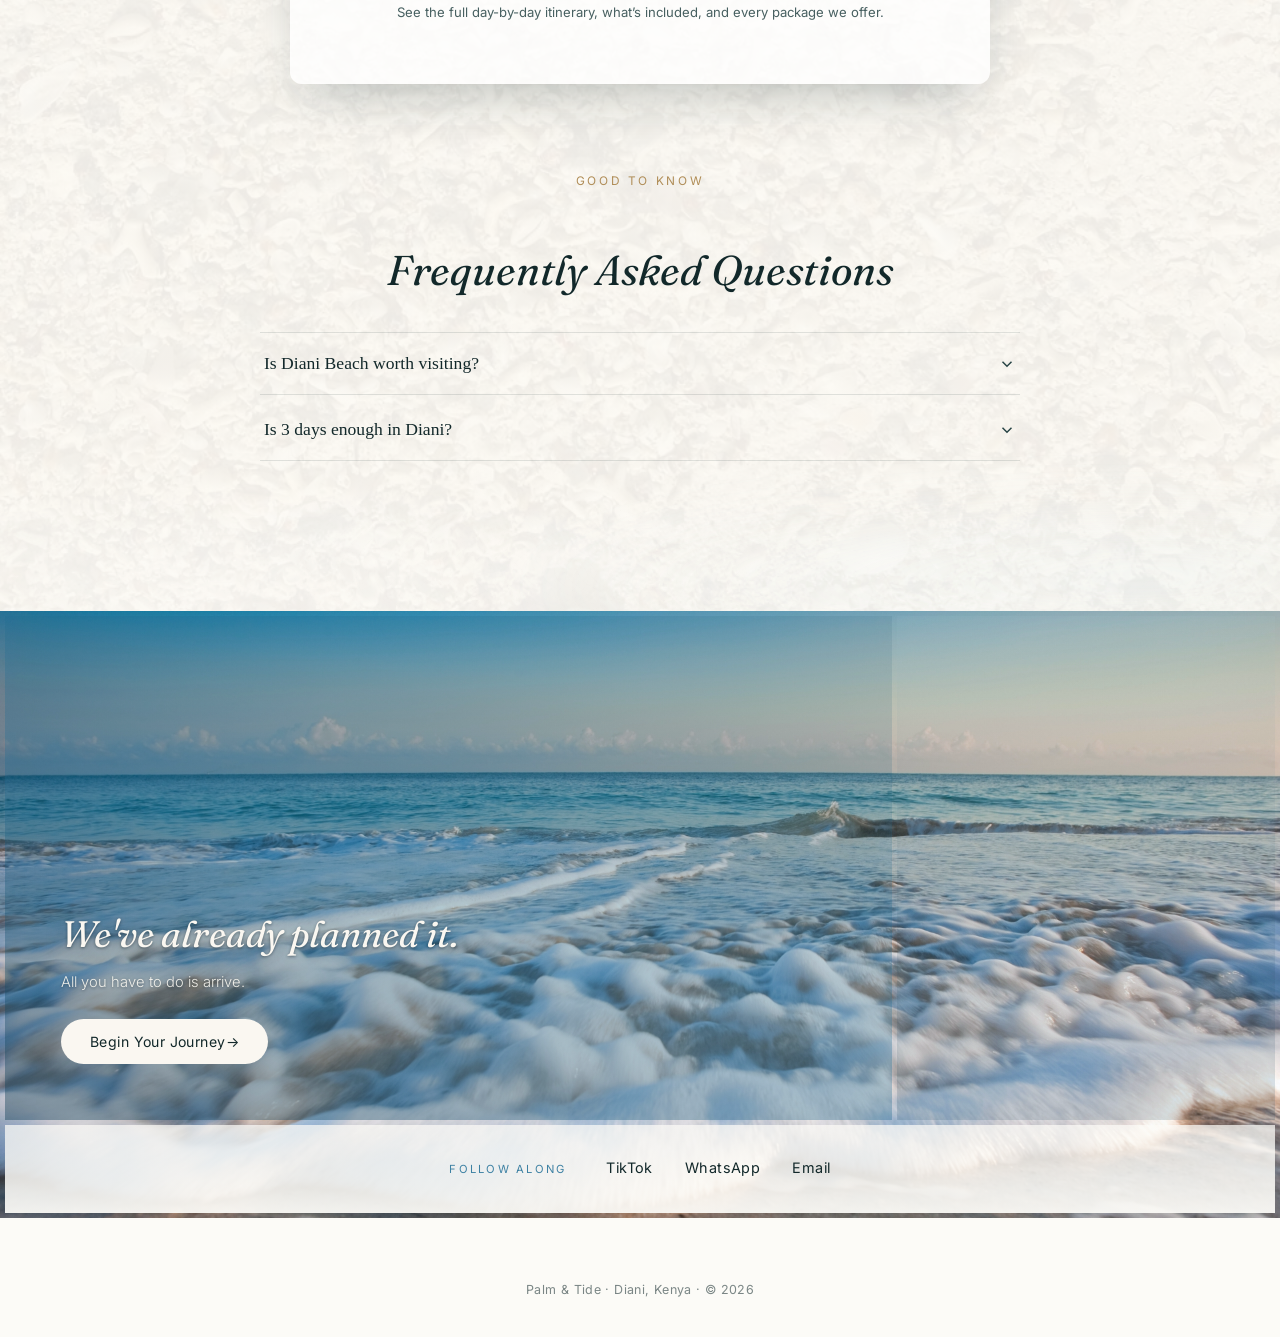
==== commit 1c1f5cd9: "revamped the journey" ====
--- a/index.html
+++ b/index.html
@@ -115,7 +115,7 @@
       <a href="#contact"><span>04</span>Contact</a>
     </nav>
     <div class="menu-footer">
-      <a href="five-day-coast-adventure.html" class="btn btn-journey" data-open-journey>Begin Your Journey</a>
+      <a href="things-to-do-in-diani.html" class="btn btn-journey" data-open-journey>Begin Your Journey</a>
       <p class="menu-meta">Palm &amp; Tide · Diani, Kenya</p>
     </div>
   </aside>
@@ -393,7 +393,7 @@
 
         </div>
     </div>
-    <a href="five-day-coast-adventure.html" class="experiences-explore-button btn-journey">
+    <a href="things-to-do-in-diani.html" class="experiences-explore-button btn-journey">
         Explore The Journey.
         <span aria-hidden="true">→</span>
     </a>
@@ -435,16 +435,16 @@
       </blockquote>
     </div>
 
-    <!-- Guest Favourite: renamed to "The 5-Day Diani Adventure."
-         The explore button now carries a short line underneath
-         explaining exactly what clicking it leads to — the new
-         five-day-coast-adventure.html page. -->
+    <!-- Guest Favourite: "The 5-Day Diani Adventure" is still our
+         flagship package, but the explore button now leads to the
+         things-to-do-in-diani.html packages hub, not a page scoped
+         to this package alone. -->
     <div class="guest-favourite">
       <span class="guest-favourite-label">★ Guest Favourite</span>
       <h3 class="guest-favourite-title">The 5-Day Diani Adventure</h3>
       <div class="guest-stars">★★★★★</div>
       <p class="guest-favourite-copy">The journey most first-time guests choose when discovering Kenya&rsquo;s coast. Five carefully curated days of stays, local experiences and meaningful connections&mdash;all planned before you arrive.</p>
-      <a href="five-day-coast-adventure.html" class="guest-favourite-button">
+      <a href="things-to-do-in-diani.html" class="guest-favourite-button">
         Explore The Journey <span aria-hidden="true">&rarr;</span>
       </a>
       <p class="guest-favourite-note">See the full day-by-day itinerary, what&rsquo;s included, and every package we offer.</p>
@@ -630,7 +630,7 @@
               <label class="journey-package-option is-featured">
                 <input type="radio" name="packageInterest" value="The 5-Day Diani Adventure">
                 <span class="package-option-card">
-                  <span class="package-option-badge">★ You Are Here</span>
+                  <span class="package-option-badge">★ Signature Package</span>
                   <span class="package-option-name">The 5-Day Diani Adventure</span>
                   <span class="package-option-desc">Our signature journey — what we recommend to most first-time visitors.</span>
                 </span>
@@ -656,20 +656,61 @@
                   <span class="package-option-desc">Group retreats built for teams, not tourists.</span>
                 </span>
               </label>
-            </div>
-          </div>
-
-          <!-- Yes/No toggles -->
-          <div class="journey-field">
-            <label>Do you want help finding accommodation?</label>
-            <div class="journey-toggle-group">
-              <label class="journey-toggle">
-                <input type="radio" name="needAccommodation" value="Yes" checked>
-                <span>Yes, please</span>
-              </label>
-              <label class="journey-toggle">
-                <input type="radio" name="needAccommodation" value="No">
-                <span>No, I've got it covered</span>
+              <label class="journey-package-option">
+                <input type="radio" name="packageInterest" value="Romantic Escape">
+                <span class="package-option-card">
+                  <span class="package-option-name">Romantic Escape</span>
+                  <span class="package-option-desc">Reconnect, relax, celebrate — just the two of you.</span>
+                </span>
+              </label>
+            </div>
+          </div>
+
+          <!-- Accommodation preference -->
+          <div class="journey-field" id="accommodationField">
+            <label>Which stay would you prefer? <span class="field-hint">(Pick one, or let us recommend)</span></label>
+            <div class="journey-package-options">
+              <label class="journey-package-option">
+                <input type="radio" name="accommodationType" value="Private Pool Villa">
+                <span class="package-option-card">
+                  <span class="package-option-name">Private Pool Villa</span>
+                  <span class="package-option-desc">Private villa, private pool, garden — from $170/night.</span>
+                </span>
+              </label>
+              <label class="journey-package-option">
+                <input type="radio" name="accommodationType" value="Modern Coastal Suites">
+                <span class="package-option-card">
+                  <span class="package-option-name">Modern Coastal Suites</span>
+                  <span class="package-option-desc">Self-catering, stylish, close to the beach — from $43/night.</span>
+                </span>
+              </label>
+              <label class="journey-package-option">
+                <input type="radio" name="accommodationType" value="Tropical Garden Cottages">
+                <span class="package-option-card">
+                  <span class="package-option-name">Tropical Garden Cottages</span>
+                  <span class="package-option-desc">Peaceful cottages in tropical greenery — from $50/night.</span>
+                </span>
+              </label>
+              <label class="journey-package-option">
+                <input type="radio" name="accommodationType" value="Beachfront Resort">
+                <span class="package-option-card">
+                  <span class="package-option-name">Beachfront Resort</span>
+                  <span class="package-option-desc">Full-service resort, direct beach access — from $70/night.</span>
+                </span>
+              </label>
+              <label class="journey-package-option">
+                <input type="radio" name="accommodationType" value="Beachfront Apartments">
+                <span class="package-option-card">
+                  <span class="package-option-name">Beachfront Apartments</span>
+                  <span class="package-option-desc">Self-catering apartment living on the beach — from $46/night.</span>
+                </span>
+              </label>
+              <label class="journey-package-option is-featured">
+                <input type="radio" name="accommodationType" value="Not sure — recommend one" checked>
+                <span class="package-option-card">
+                  <span class="package-option-name">Not Sure Yet</span>
+                  <span class="package-option-desc">Recommend one for us, or we already have our own stay sorted.</span>
+                </span>
               </label>
             </div>
           </div>
--- a/style.css
+++ b/style.css
@@ -2544,23 +2544,26 @@
 
 .journey-package-option input:checked + .package-option-card {
   border-color: var(--brass);
-  background: rgba(176, 141, 87, 0.04);
+  background: rgba(176, 141, 87, 0.1);
 }
 
 /* Signature package — spans the full row and carries a badge so it
-   reads as the recommended choice among the five options. */
+   reads as the recommended choice among the five options. Border
+   tint only when unchecked — a filled background is reserved for
+   ":checked" so "recommended" and "selected" never look the same
+   card state (a filled-but-unchecked featured card was previously
+   indistinguishable from an actual selection). */
 .journey-package-option.is-featured {
   grid-column: 1 / -1;
 }
 
 .journey-package-option.is-featured .package-option-card {
   border-color: rgba(176, 141, 87, 0.55);
-  background: rgba(176, 141, 87, 0.07);
 }
 
 .journey-package-option.is-featured input:checked + .package-option-card {
   border-color: var(--brass);
-  background: rgba(176, 141, 87, 0.12);
+  background: rgba(176, 141, 87, 0.16);
 }
 
 .journey-package-option:hover .package-option-card,
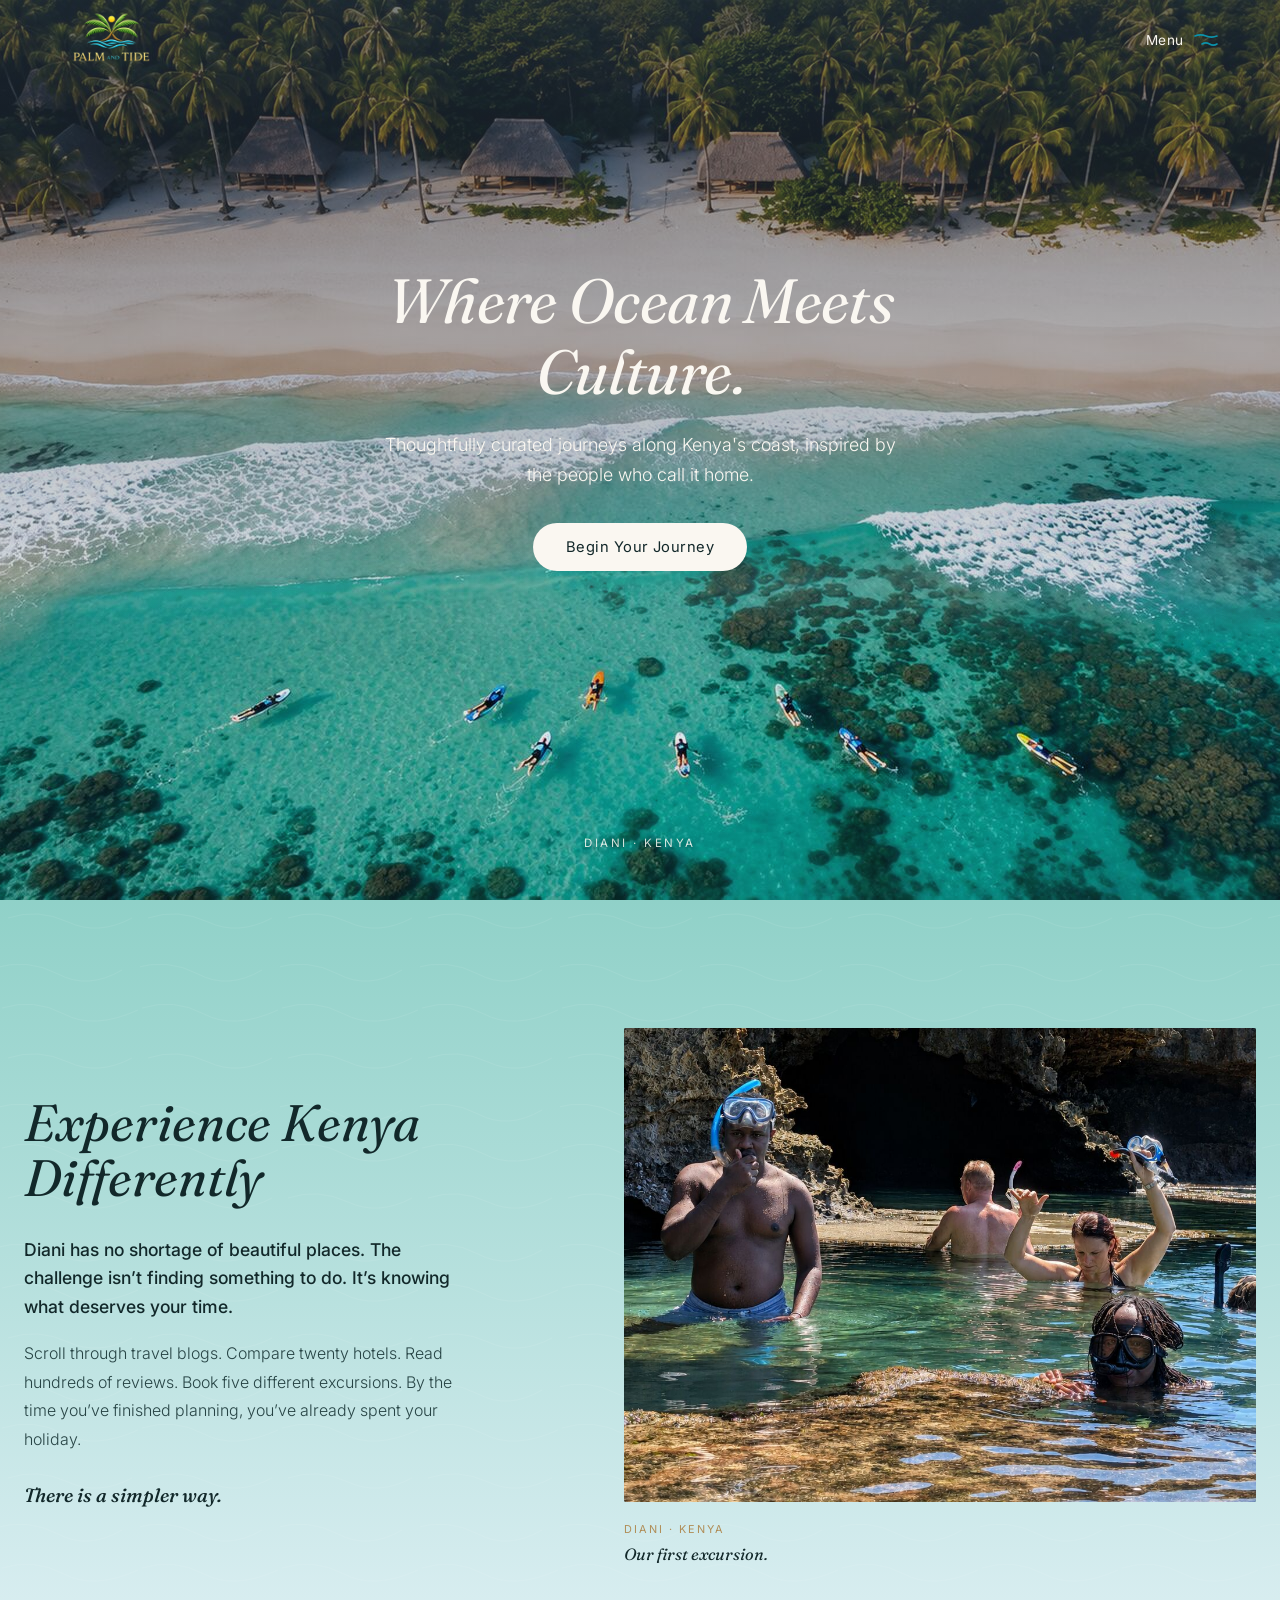
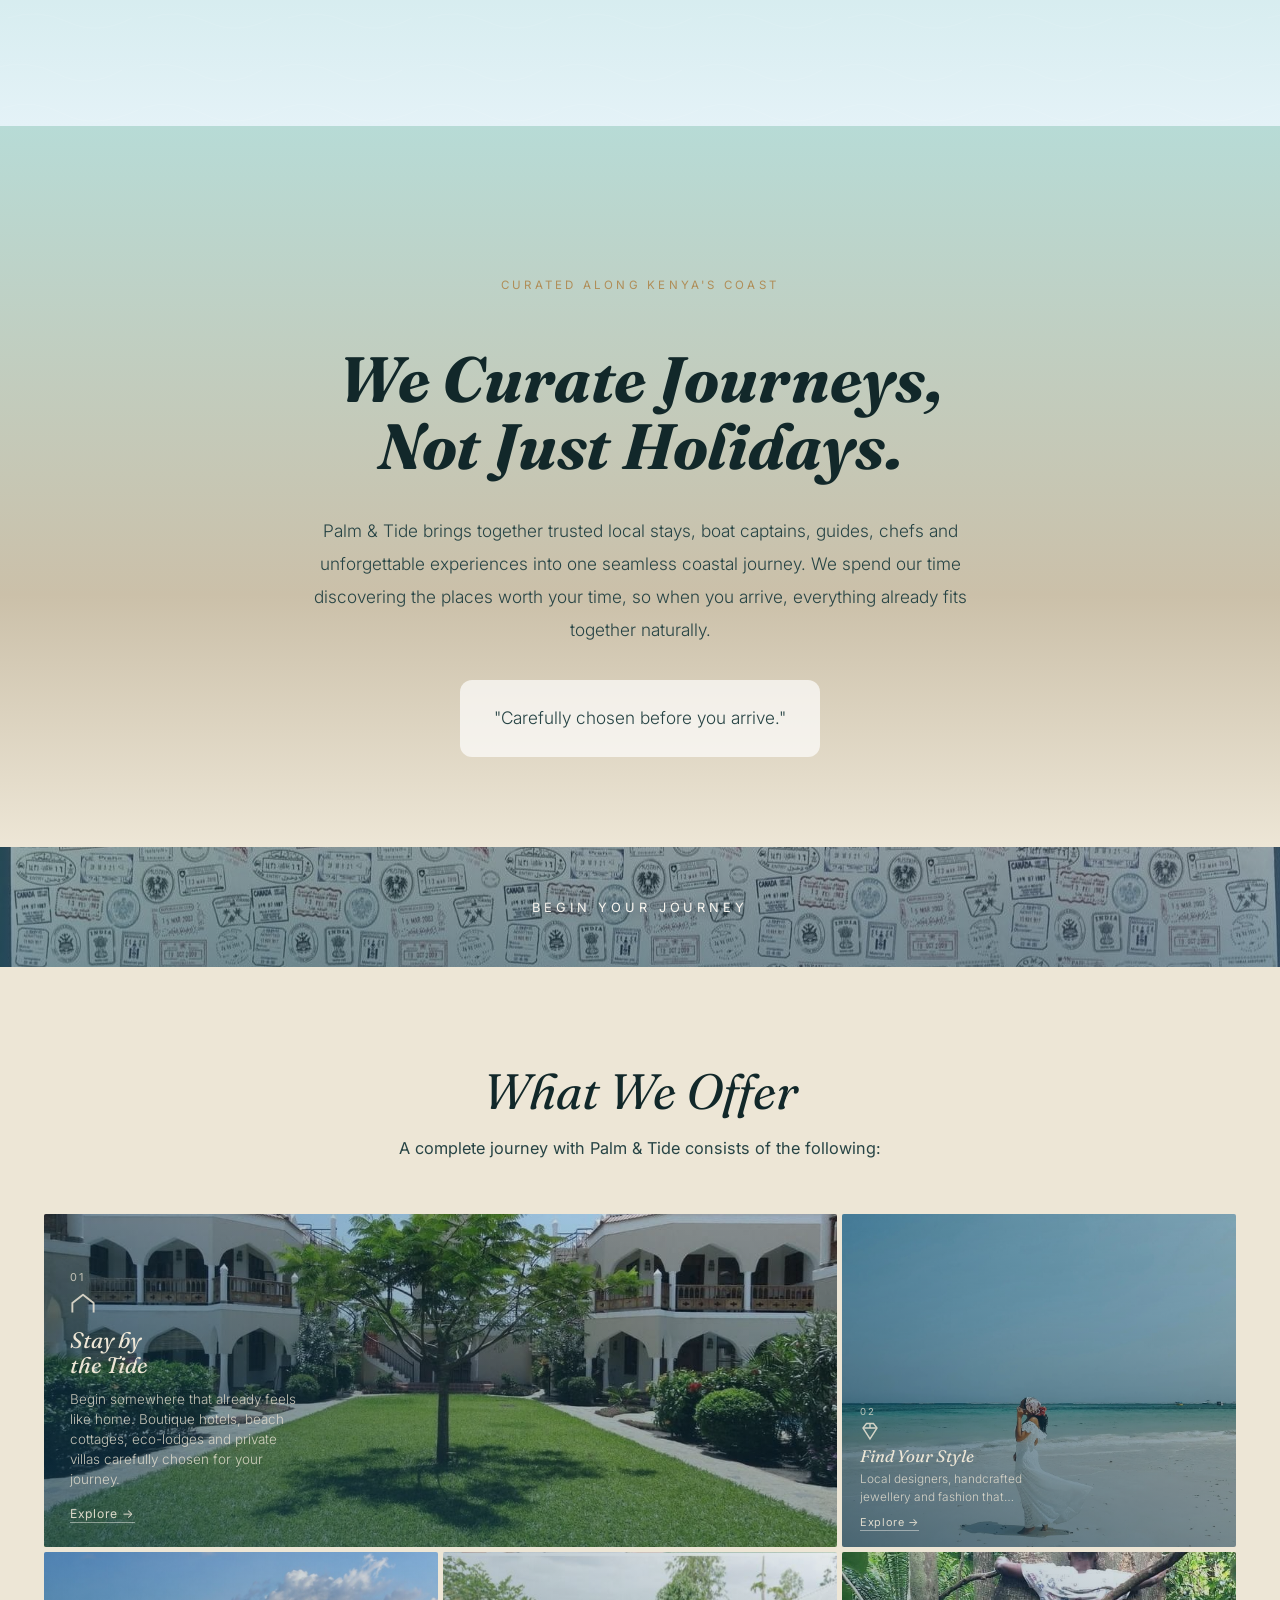
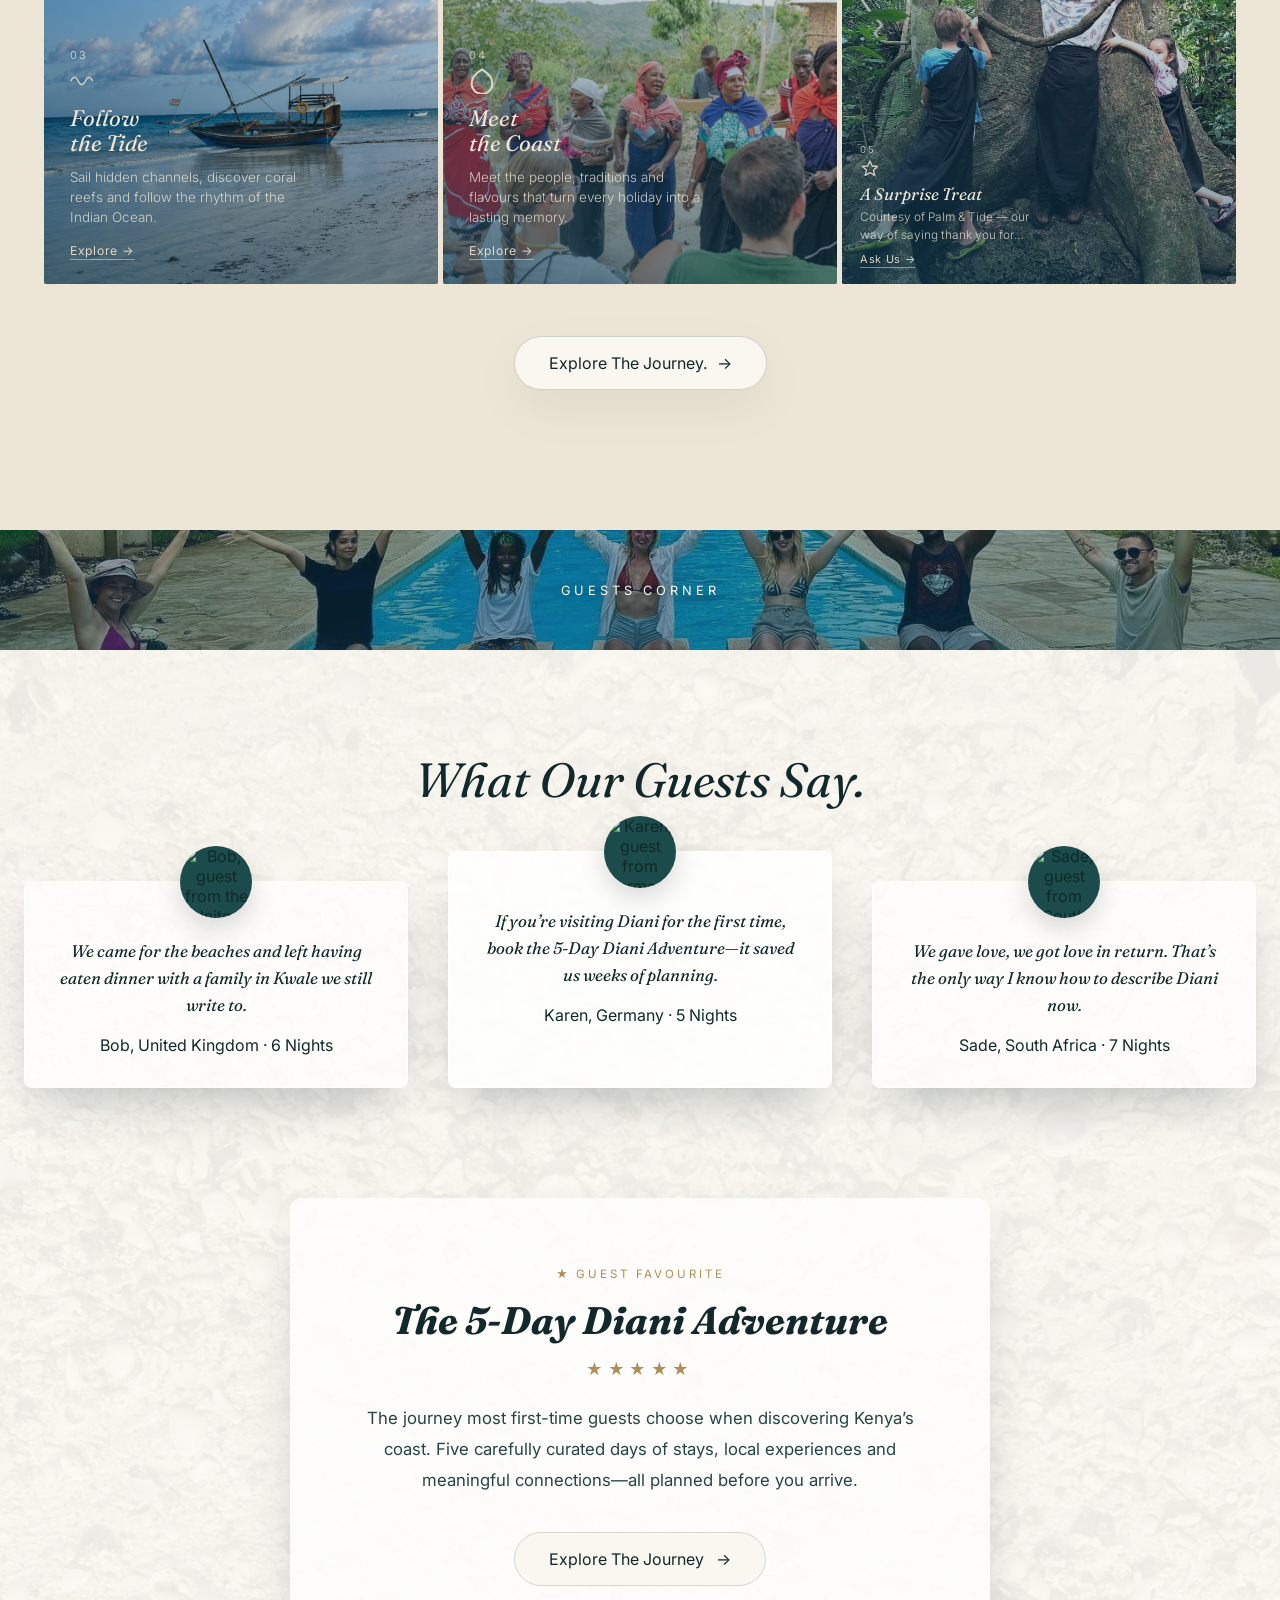
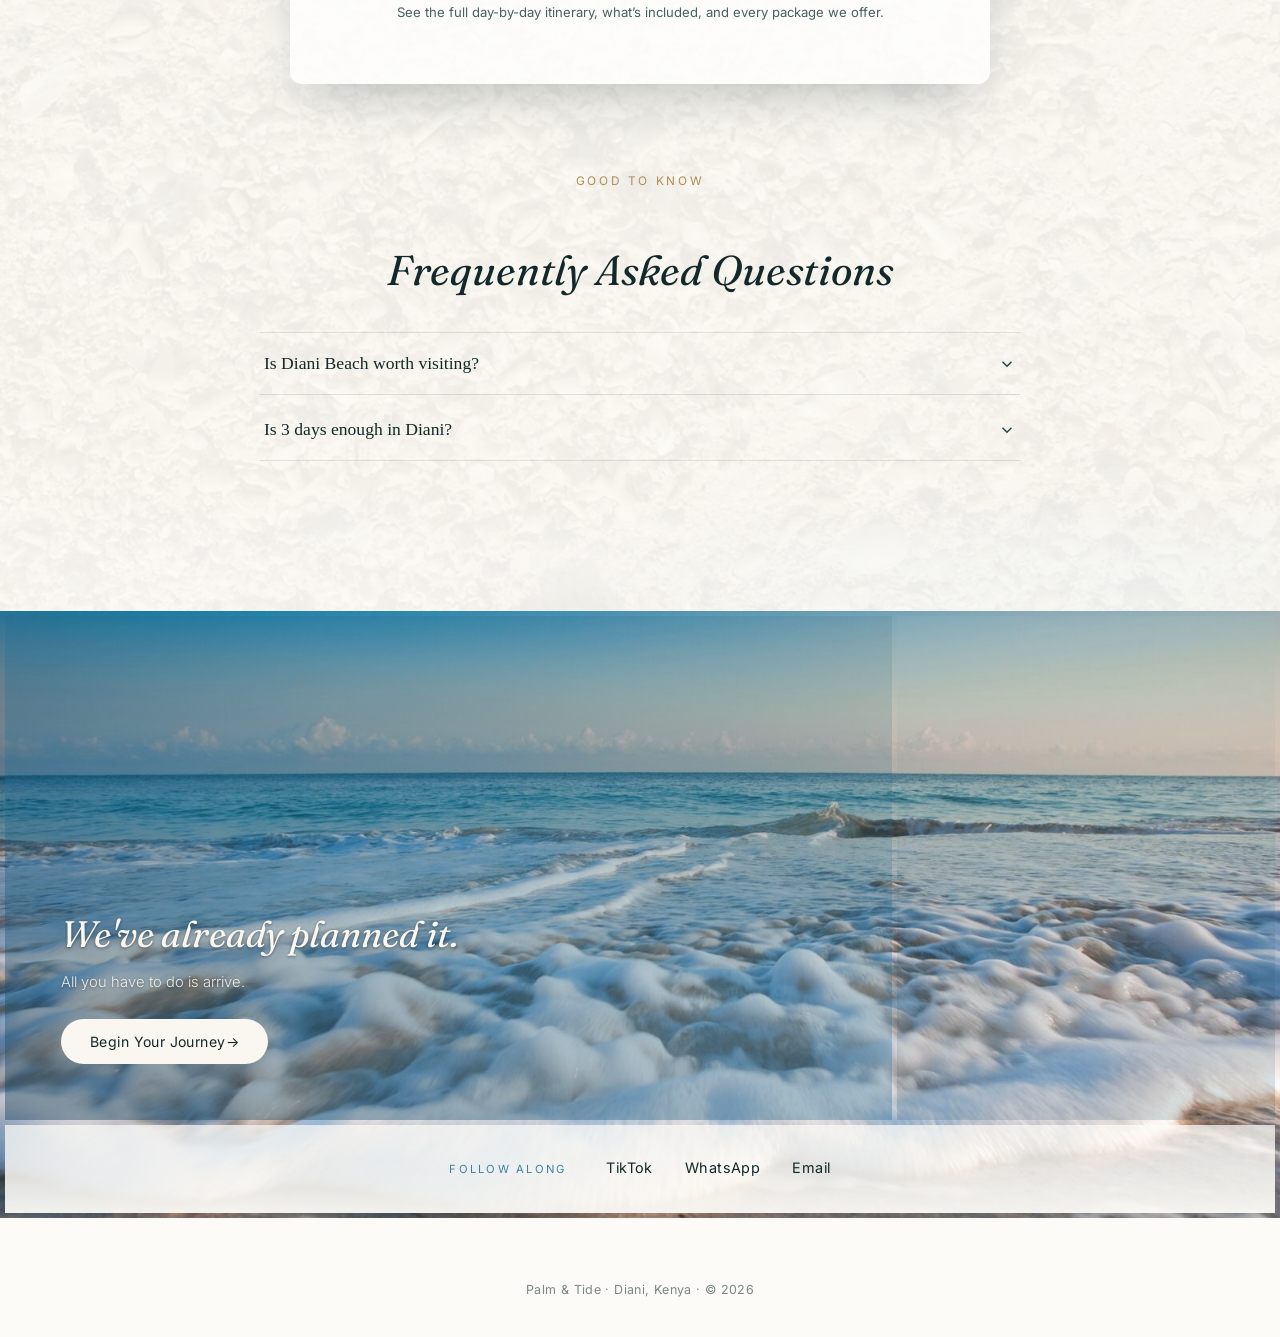
==== commit 7cc09c94: "things to do in diani page" ====
--- a/index.html
+++ b/index.html
@@ -13,17 +13,17 @@
 <meta property="og:title" content="Palm & Tide — Experience Kenya Differently">
 <meta property="og:description" content="Curated Diani Beach travel packages — stays, Swahili cuisine and ocean adventures on Kenya's coast, planned for you before you arrive.">
 <meta property="og:url" content="https://palmandtideexperience.com/">
-<meta property="og:image" content="https://palmandtideexperience.com/assets/images/og.png">
+<meta property="og:image" content="https://palmandtideexperience.com/assets/images/og.jpg">
 <meta property="og:image:width" content="1536">
 <meta property="og:image:height" content="1024">
 <meta name="twitter:card" content="summary_large_image">
 <meta name="twitter:title" content="Palm & Tide — Experience Kenya Differently">
 <meta name="twitter:description" content="Curated Diani Beach travel packages — stays, Swahili cuisine and ocean adventures on Kenya's coast, planned for you before you arrive.">
-<meta name="twitter:image" content="https://palmandtideexperience.com/assets/images/og.png">
-
-<link rel="icon" href="assets/images/favicon.svg" type="image/svg+xml">
+<meta name="twitter:image" content="https://palmandtideexperience.com/assets/images/og.jpg">
+
 <link rel="icon" href="assets/images/favicon-32.png" sizes="32x32" type="image/png">
 <link rel="icon" href="assets/images/favicon-16.png" sizes="16x16" type="image/png">
+<link rel="icon" href="assets/images/favicon-192.png" sizes="192x192" type="image/png">
 <link rel="shortcut icon" href="assets/images/favicon.ico">
 <link rel="apple-touch-icon" href="assets/images/apple-touch-icon.png">
 
@@ -43,7 +43,7 @@
       "name": "Palm & Tide",
       "description": "Curated Diani Beach travel packages — stays, Swahili cuisine and ocean adventures on Kenya's coast, planned for you before you arrive.",
       "url": "https://palmandtideexperience.com/",
-      "image": "https://palmandtideexperience.com/assets/images/hut2.png",
+      "image": "https://palmandtideexperience.com/assets/images/hut2.jpg",
       "telephone": "+254700009988",
       "email": "hello.palmtides@gmail.com",
       "priceRange": "$$",
@@ -129,7 +129,7 @@
     <img fetchpriority="high"
       class="hero-photo"
       id="heroPhoto"
-      src="assets/images/hut2.png"
+      src="assets/images/hut2.jpg"
       alt="Aerial view of a palm-fringed beach in Diani, Kenya — thatched huts along the tree line, white sand meeting turquoise water, and swimmers paddling near a reef"
       onerror="this.style.opacity=0;" decoding="async">
     <div class="hero-overlay" aria-hidden="true"></div>
@@ -161,11 +161,11 @@
 
     <div class="about-visual">
       <div class="about-image">
-        <img loading="lazy" decoding="async" src="assets/images/about.png" alt="Traditional dhow sailing at sunset off Diani, Kenya" onerror="this.style.opacity=0;">
+        <img loading="lazy" decoding="async" src="assets/images/new_about-4x3.jpg" alt="Guests snorkelling in a hidden sea cave, Diani, Kenya" onerror="this.style.opacity=0;">
       </div>
       <p class="about-caption">
         <span class="about-caption-kicker">Diani &middot; Kenya</span>
-        <span class="about-caption-line">Our first excursion with just a handful of guests.</span>
+        <span class="about-caption-line">Our first excursion.</span>
       </p>
     </div>
   </div>
@@ -253,7 +253,7 @@
 
                 <a href="find-your-style.html"
                    class="experience-card card-stack-a lazy-bg"
-                   data-bg="assets/images/wear.png">
+                   data-bg="assets/images/wear.jpg">
 
                     <div class="experience-card-tint"></div>
 
@@ -290,7 +290,7 @@
                 <a href="https://wa.me/254700009988?text=Hi%20Palm%20%26%20Tide%2C%20tell%20me%20more%20about%20the%20surprise%20treat%21"
                    target="_blank" rel="noopener"
                    class="experience-card card-stack-b lazy-bg"
-                   data-bg="assets/images/kaya.png">
+                   data-bg="assets/images/kaya.jpg">
 
                     <div class="experience-card-tint"></div>
 
@@ -326,7 +326,7 @@
             <!-- 03 -->
             <a href="follow-the-tide.html"
                class="experience-card card-square-a lazy-bg"
-               data-bg="assets/images/jahazi2.png">
+               data-bg="assets/images/jahazi2.jpg">
 
                 <div class="experience-card-tint"></div>
 
@@ -360,7 +360,7 @@
             <!-- 04 -->
             <a href="meet-the-coast.html"
                class="experience-card card-square-b lazy-bg"
-               data-bg="assets/images/meet.png">
+               data-bg="assets/images/meet.jpg">
 
                 <div class="experience-card-tint"></div>
 
@@ -444,7 +444,7 @@
       <h3 class="guest-favourite-title">The 5-Day Diani Adventure</h3>
       <div class="guest-stars">★★★★★</div>
       <p class="guest-favourite-copy">The journey most first-time guests choose when discovering Kenya&rsquo;s coast. Five carefully curated days of stays, local experiences and meaningful connections&mdash;all planned before you arrive.</p>
-      <a href="things-to-do-in-diani.html" class="guest-favourite-button">
+      <a href="things-to-do-in-diani.html" class="guest-favourite-button btn-journey">
         Explore The Journey <span aria-hidden="true">&rarr;</span>
       </a>
       <p class="guest-favourite-note">See the full day-by-day itinerary, what&rsquo;s included, and every package we offer.</p>
--- a/style.css
+++ b/style.css
@@ -1370,7 +1370,7 @@
   justify-content: center;
   background-image:
     linear-gradient(180deg, rgba(14,58,82,0.45), rgba(14,58,82,0.55)),
-    url("assets/images/adventure3.png");
+    url("assets/images/adventure3.jpg");
   background-size: cover;
   background-position: center;
 }
@@ -1731,7 +1731,7 @@
 .reef-photo{
   position: absolute;
   inset: 0;
-  background-image: url('assets/images/scum.png');
+  background-image: url('assets/images/scum.jpg');
   background-size: cover;
   background-position: center 70%;
 }
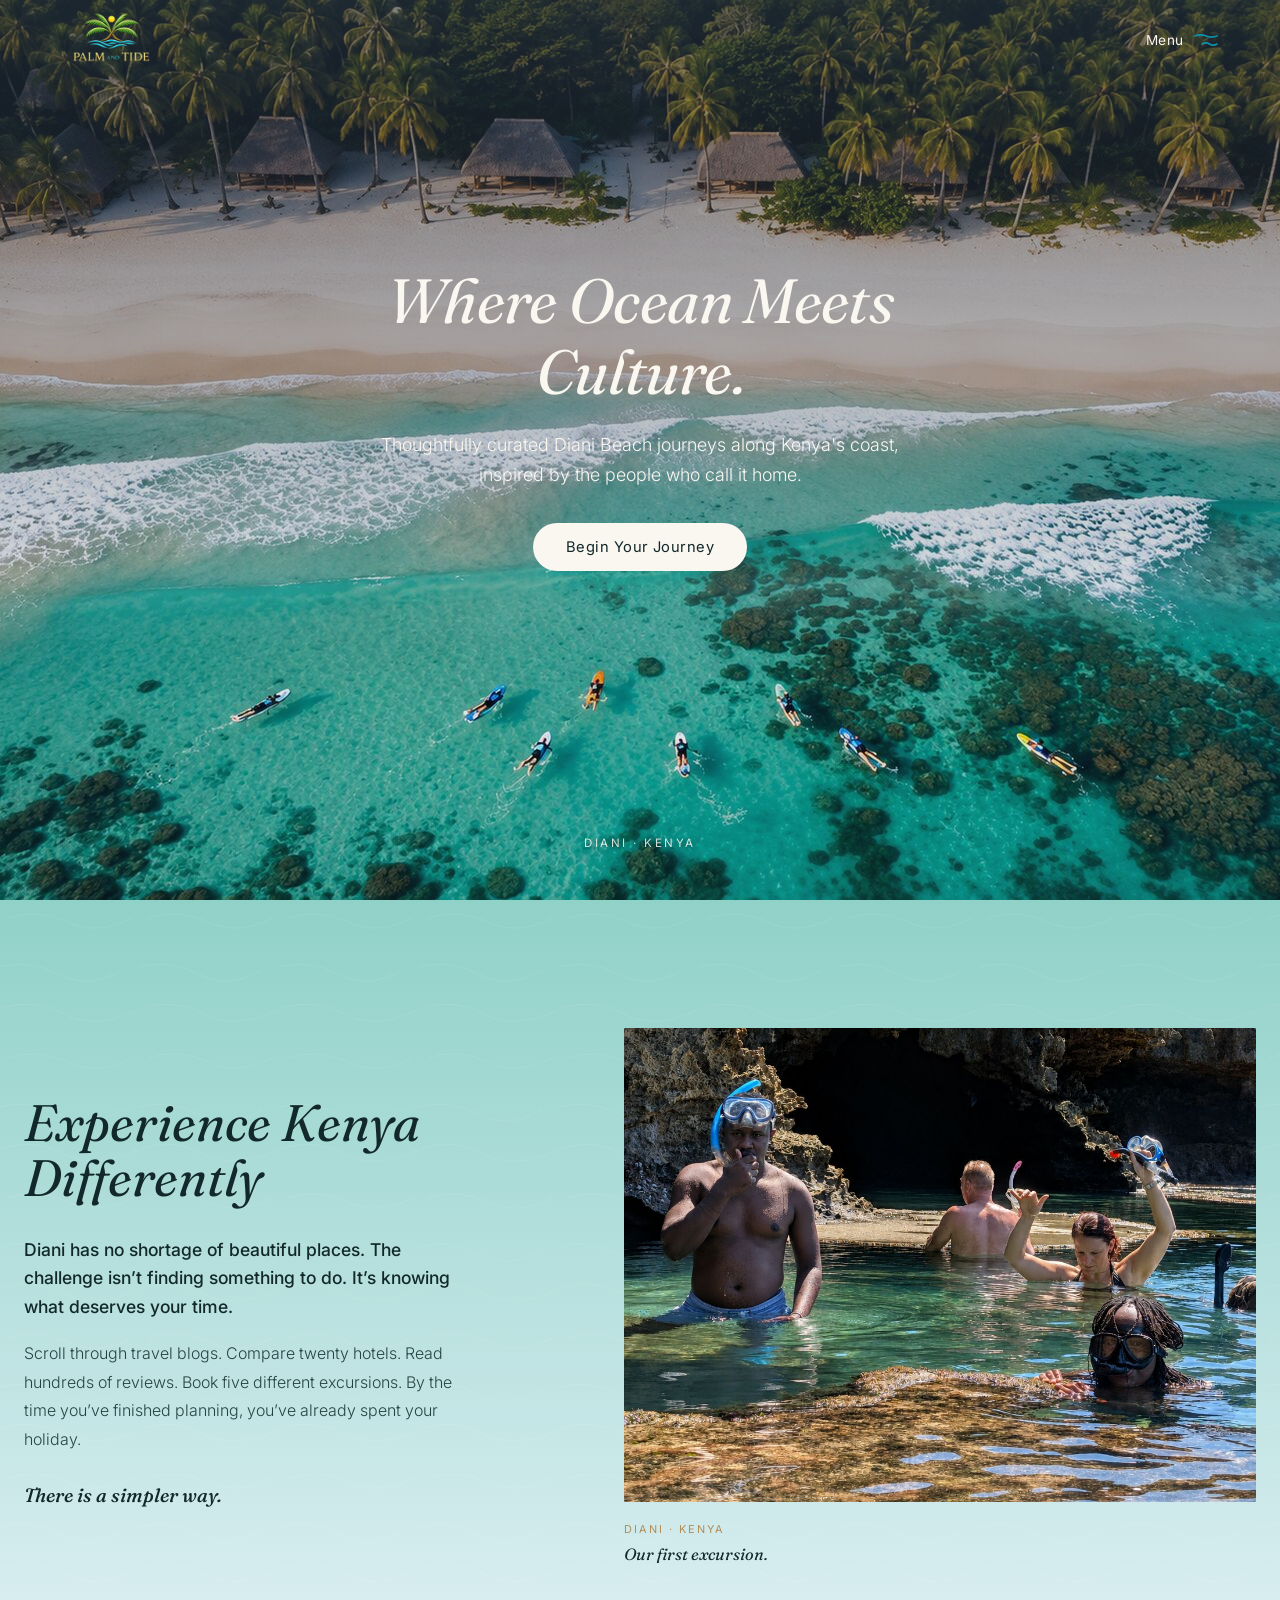
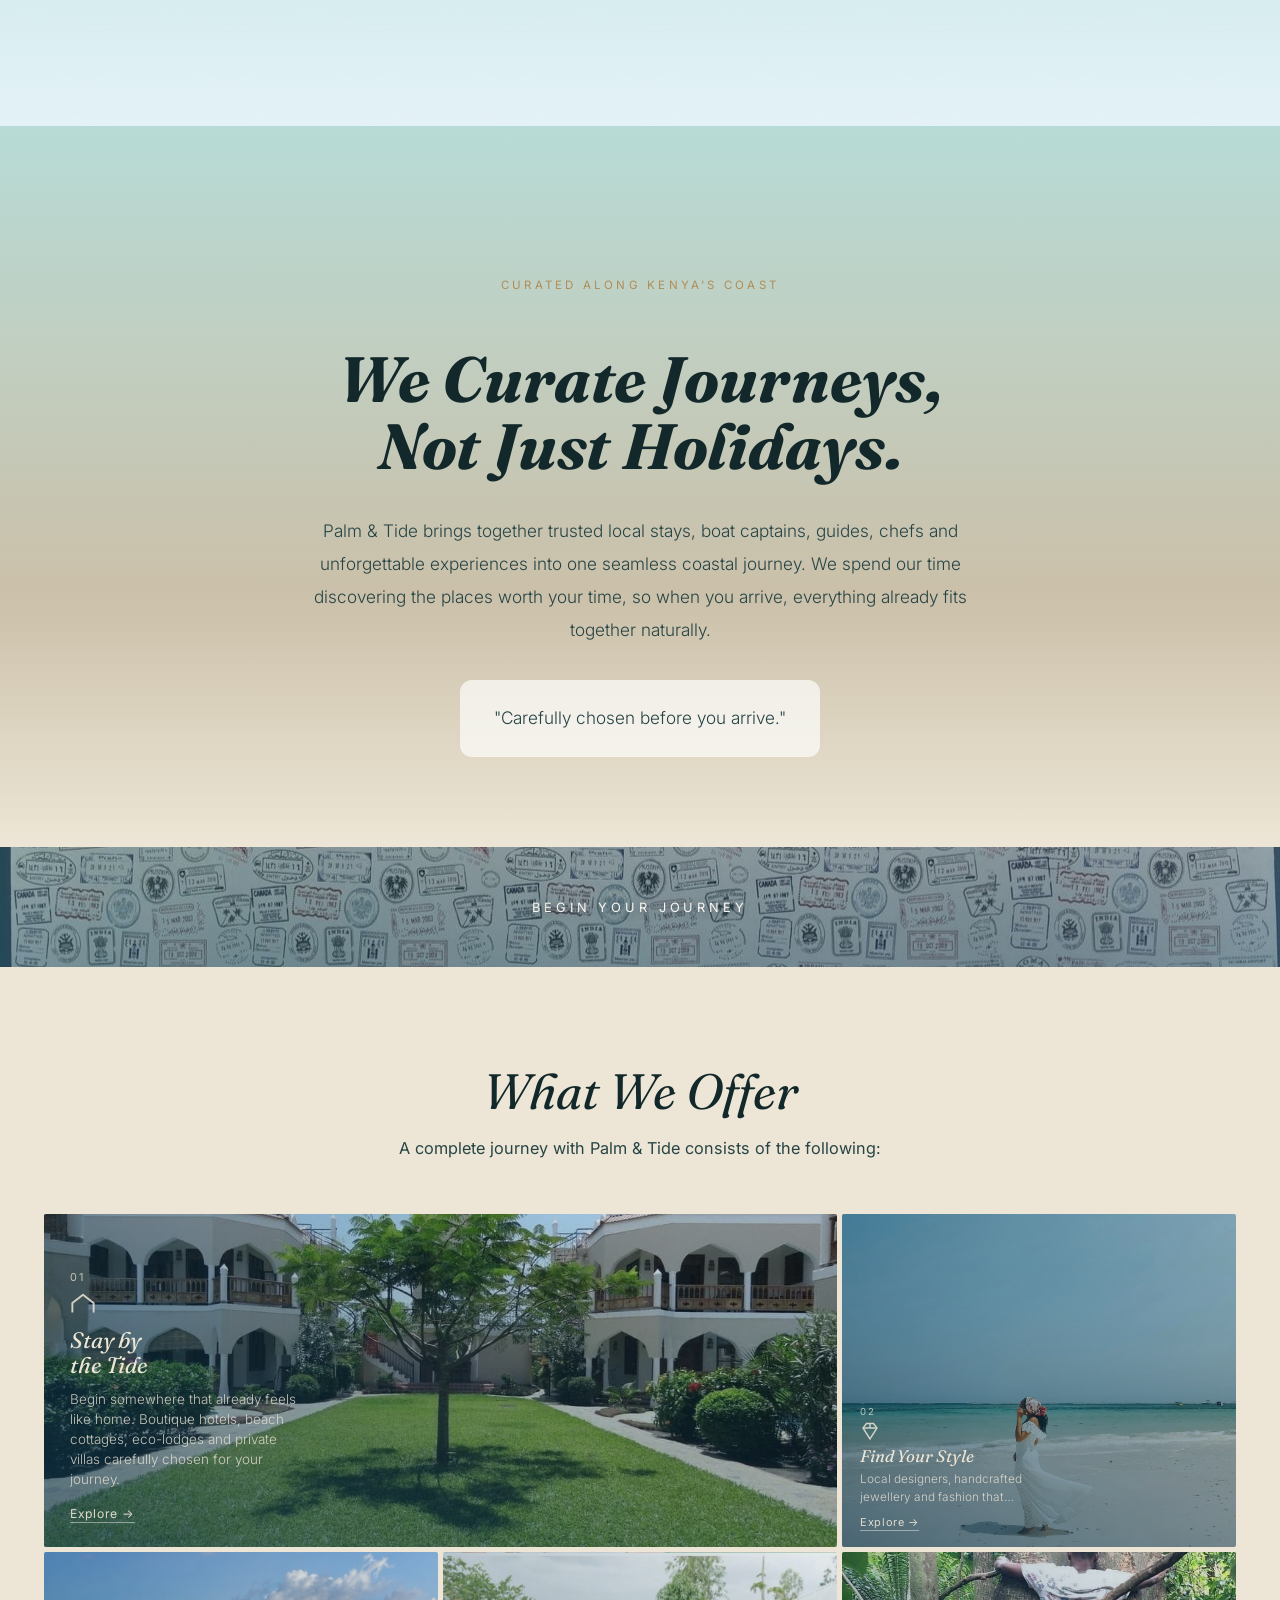
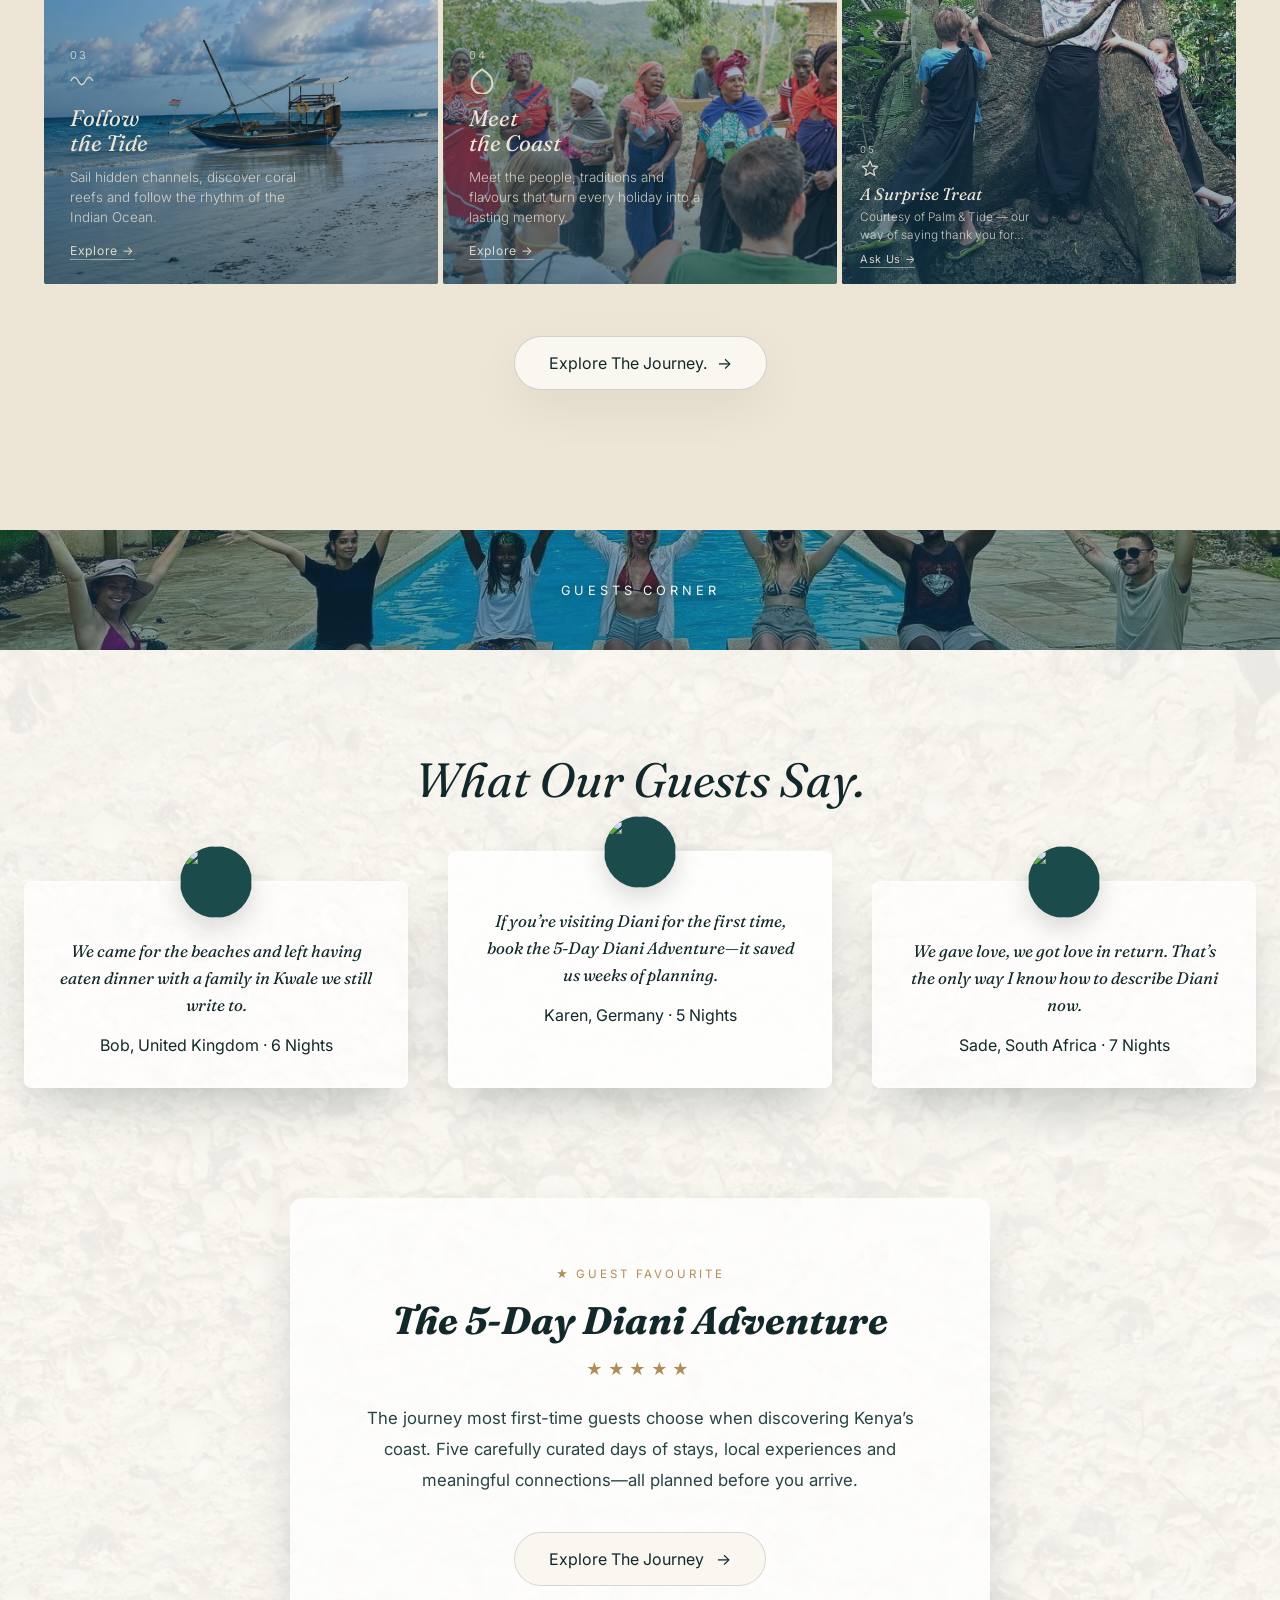
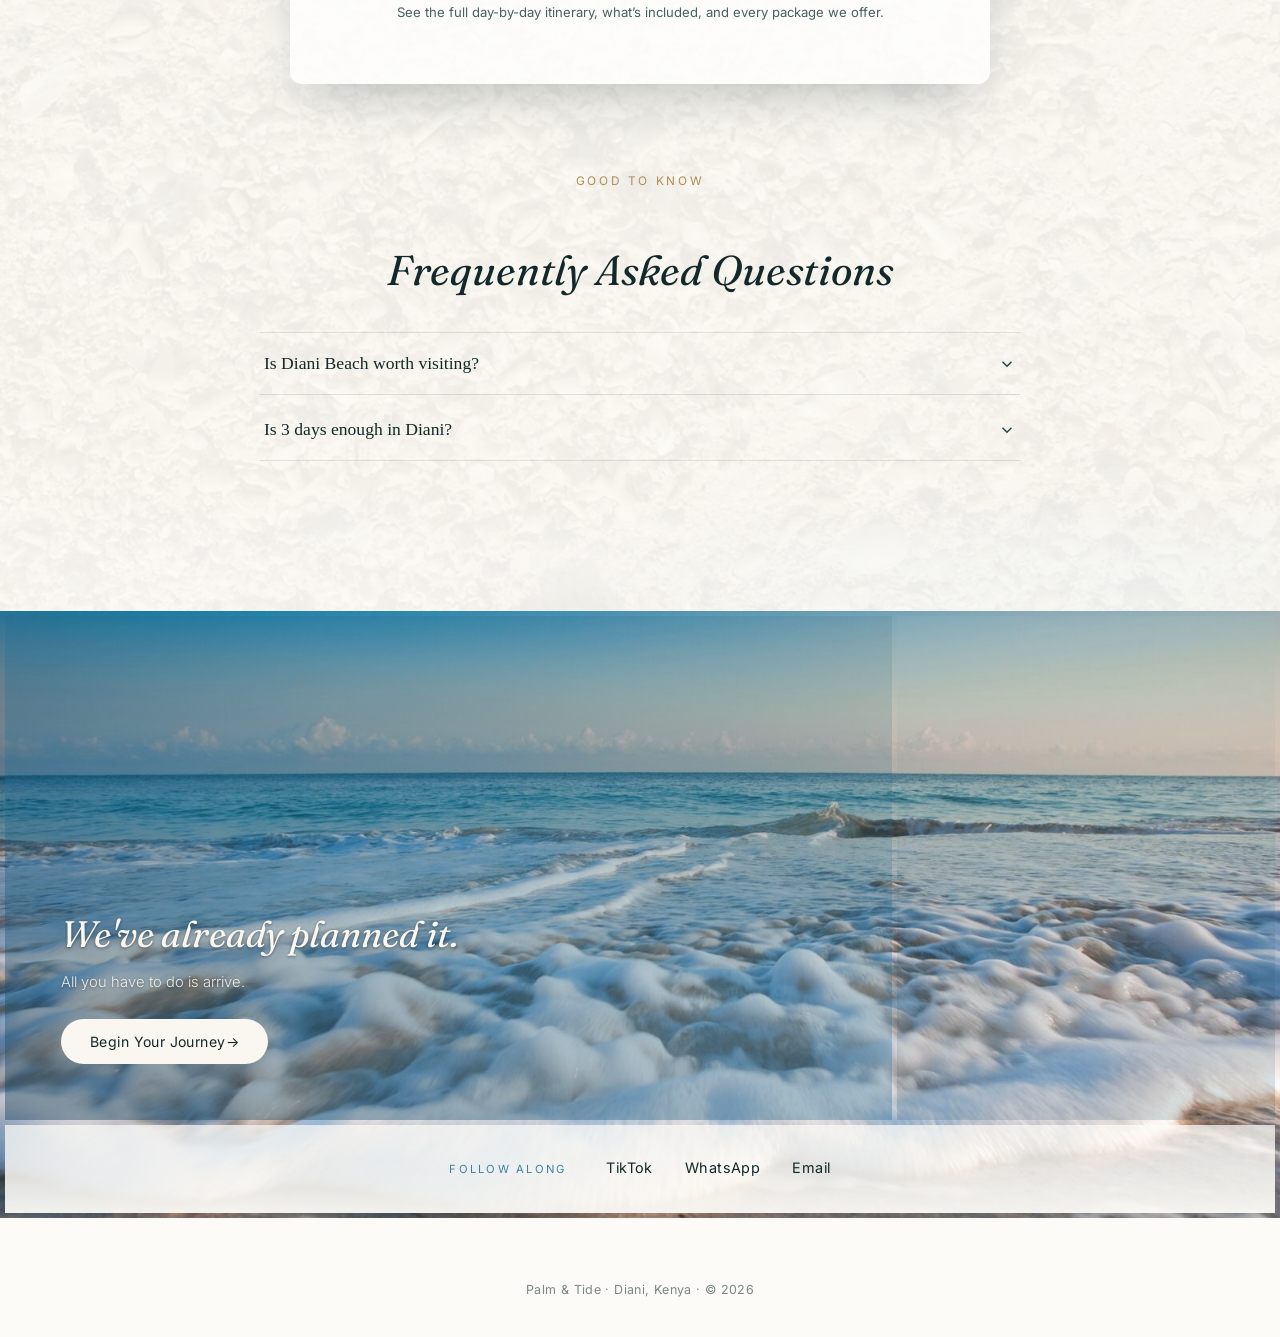
==== commit a6d5cdf5: "Improve SEO metadata, schema, and image accessibility" ====
--- a/index.html
+++ b/index.html
@@ -4,22 +4,27 @@
 <meta charset="UTF-8">
 <meta name="color-scheme" content="light">
 <meta name="viewport" content="width=device-width, initial-scale=1.0">
-<title>Palm & Tide — Experience Kenya Differently</title>
+<title>Diani Beach Travel Packages &amp; Experiences | Palm &amp; Tide</title>
 <meta name="description" content="Curated Diani Beach travel packages — stays, Swahili cuisine and ocean adventures on Kenya's coast, planned for you before you arrive.">
 <link rel="canonical" href="https://palmandtideexperience.com/">
+<meta name="robots" content="index, follow, max-image-preview:large, max-snippet:-1, max-video-preview:-1">
+<meta name="theme-color" content="#0B93AC">
 
 <meta property="og:type" content="website">
 <meta property="og:site_name" content="Palm & Tide">
-<meta property="og:title" content="Palm & Tide — Experience Kenya Differently">
+<meta property="og:locale" content="en_KE">
+<meta property="og:title" content="Diani Beach Travel Packages &amp; Experiences | Palm &amp; Tide">
 <meta property="og:description" content="Curated Diani Beach travel packages — stays, Swahili cuisine and ocean adventures on Kenya's coast, planned for you before you arrive.">
 <meta property="og:url" content="https://palmandtideexperience.com/">
 <meta property="og:image" content="https://palmandtideexperience.com/assets/images/og.jpg">
 <meta property="og:image:width" content="1536">
 <meta property="og:image:height" content="1024">
+<meta property="og:image:alt" content="Palm &amp; Tide coastal travel experiences in Diani Beach, Kenya">
 <meta name="twitter:card" content="summary_large_image">
-<meta name="twitter:title" content="Palm & Tide — Experience Kenya Differently">
+<meta name="twitter:title" content="Diani Beach Travel Packages &amp; Experiences | Palm &amp; Tide">
 <meta name="twitter:description" content="Curated Diani Beach travel packages — stays, Swahili cuisine and ocean adventures on Kenya's coast, planned for you before you arrive.">
 <meta name="twitter:image" content="https://palmandtideexperience.com/assets/images/og.jpg">
+<meta name="twitter:image:alt" content="Palm &amp; Tide coastal travel experiences in Diani Beach, Kenya">
 
 <link rel="icon" href="assets/images/favicon-32.png" sizes="32x32" type="image/png">
 <link rel="icon" href="assets/images/favicon-16.png" sizes="16x16" type="image/png">
@@ -40,10 +45,17 @@
   "@graph": [
     {
       "@type": ["TravelAgency", "LocalBusiness"],
+      "@id": "https://palmandtideexperience.com/#organization",
       "name": "Palm & Tide",
       "description": "Curated Diani Beach travel packages — stays, Swahili cuisine and ocean adventures on Kenya's coast, planned for you before you arrive.",
       "url": "https://palmandtideexperience.com/",
       "image": "https://palmandtideexperience.com/assets/images/hut2.jpg",
+      "logo": {
+        "@type": "ImageObject",
+        "url": "https://palmandtideexperience.com/assets/images/logo2.png",
+        "width": 480,
+        "height": 320
+      },
       "telephone": "+254700009988",
       "email": "hello.palmtides@gmail.com",
       "priceRange": "$$",
@@ -57,6 +69,24 @@
       "sameAs": [
         "https://www.tiktok.com/@palmtideexperience"
       ]
+    },
+    {
+      "@type": "WebSite",
+      "@id": "https://palmandtideexperience.com/#website",
+      "url": "https://palmandtideexperience.com/",
+      "name": "Palm & Tide",
+      "publisher": { "@id": "https://palmandtideexperience.com/#organization" },
+      "inLanguage": "en-KE"
+    },
+    {
+      "@type": "WebPage",
+      "@id": "https://palmandtideexperience.com/#webpage",
+      "url": "https://palmandtideexperience.com/",
+      "name": "Diani Beach Travel Packages & Experiences | Palm & Tide",
+      "description": "Curated Diani Beach travel packages — stays, Swahili cuisine and ocean adventures on Kenya's coast, planned for you before you arrive.",
+      "isPartOf": { "@id": "https://palmandtideexperience.com/#website" },
+      "about": { "@id": "https://palmandtideexperience.com/#organization" },
+      "inLanguage": "en-KE"
     },
     {
       "@type": "FAQPage",
@@ -131,6 +161,7 @@
       id="heroPhoto"
       src="assets/images/hut2.jpg"
       alt="Aerial view of a palm-fringed beach in Diani, Kenya — thatched huts along the tree line, white sand meeting turquoise water, and swimmers paddling near a reef"
+      width="1600" height="900"
       onerror="this.style.opacity=0;" decoding="async">
     <div class="hero-overlay" aria-hidden="true"></div>
     <div class="hero-foam" aria-hidden="true"></div>
@@ -139,7 +170,7 @@
   <div class="hero-viewport">
     <div class="hero-content" id="heroContent">
       <h1 class="hero-tagline">Where Ocean Meets Culture.</h1>
-      <p class="hero-support">Thoughtfully curated journeys along Kenya's coast, inspired by the people who call it home.</p>
+      <p class="hero-support">Thoughtfully curated Diani Beach journeys along Kenya's coast, inspired by the people who call it home.</p>
       <a href="#plan" class="btn btn-journey hero-btn" data-open-journey>Begin Your Journey</a>
     </div>
 
@@ -161,7 +192,7 @@
 
     <div class="about-visual">
       <div class="about-image">
-        <img loading="lazy" decoding="async" src="assets/images/new_about-4x3.jpg" alt="Guests snorkelling in a hidden sea cave, Diani, Kenya" onerror="this.style.opacity=0;">
+        <img loading="lazy" decoding="async" src="assets/images/new_about-4x3.jpg" alt="Guests snorkelling in a hidden sea cave near Diani Beach, Kenya" width="1088" height="816" onerror="this.style.opacity=0;">
       </div>
       <p class="about-caption">
         <span class="about-caption-kicker">Diani &middot; Kenya</span>
@@ -412,7 +443,7 @@
     <div class="guest-corner-grid">
       <blockquote class="guest-card">
         <div class="guest-card-avatar">
-          <img src="https://i.pravatar.cc/160?img=12" alt="Bob, guest from the United Kingdom" loading="lazy">
+          <img src="https://i.pravatar.cc/160?img=12" alt="" width="160" height="160" loading="lazy" decoding="async">
         </div>
         <p>We came for the beaches and left having eaten dinner with a family in Kwale we still write to.</p>
         Bob, United Kingdom &middot; 6 Nights
@@ -420,7 +451,7 @@
 
       <blockquote class="guest-card">
         <div class="guest-card-avatar">
-          <img src="https://i.pravatar.cc/160?img=47" alt="Karen, guest from Germany" loading="lazy">
+          <img src="https://i.pravatar.cc/160?img=47" alt="" width="160" height="160" loading="lazy" decoding="async">
         </div>
         <p>If you&rsquo;re visiting Diani for the first time, book the 5-Day Diani Adventure&mdash;it saved us weeks of planning.</p>
         Karen, Germany &middot; 5 Nights
@@ -428,7 +459,7 @@
 
       <blockquote class="guest-card">
         <div class="guest-card-avatar">
-          <img src="https://i.pravatar.cc/160?img=65" alt="Sade, guest from South Africa" loading="lazy">
+          <img src="https://i.pravatar.cc/160?img=65" alt="" width="160" height="160" loading="lazy" decoding="async">
         </div>
         <p>We gave love, we got love in return. That&rsquo;s the only way I know how to describe Diani now.</p>
         Sade, South Africa &middot; 7 Nights
@@ -500,7 +531,7 @@
     <div class="reef-block reef-block-cta">
       <h3 class="reef-cta-title">We've already planned it.</h3>
       <p class="reef-cta-copy">All you have to do is arrive.</p>
-      <a href="#" class="btn btn-journey" data-open-journey>Begin Your Journey <span aria-hidden="true">&rarr;</span></a>
+      <a href="#plan" class="btn btn-journey" data-open-journey>Begin Your Journey <span aria-hidden="true">&rarr;</span></a>
     </div>
  
     <div class="reef-block reef-block-blank" aria-hidden="true"></div>
@@ -820,4 +851,4 @@
 
 <script src="script.js"></script>
 </body>
-</html>+</html>
